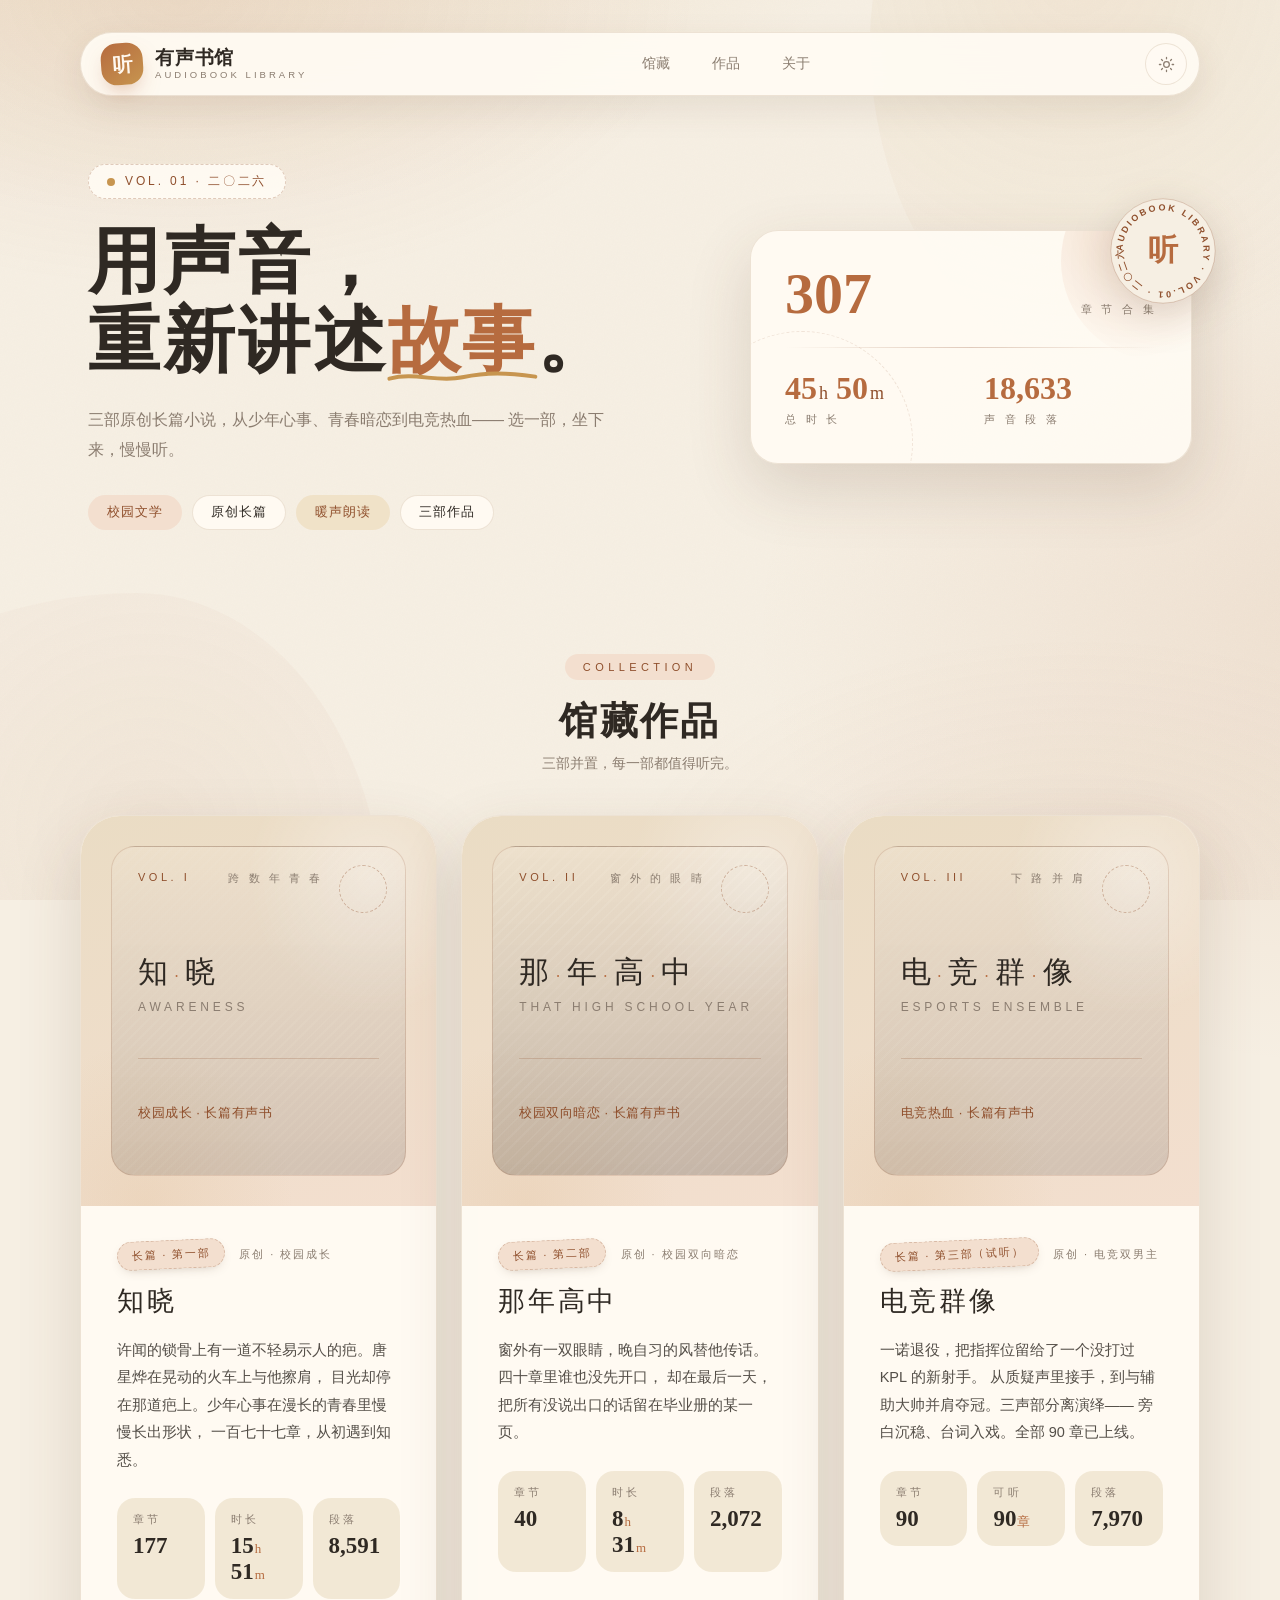
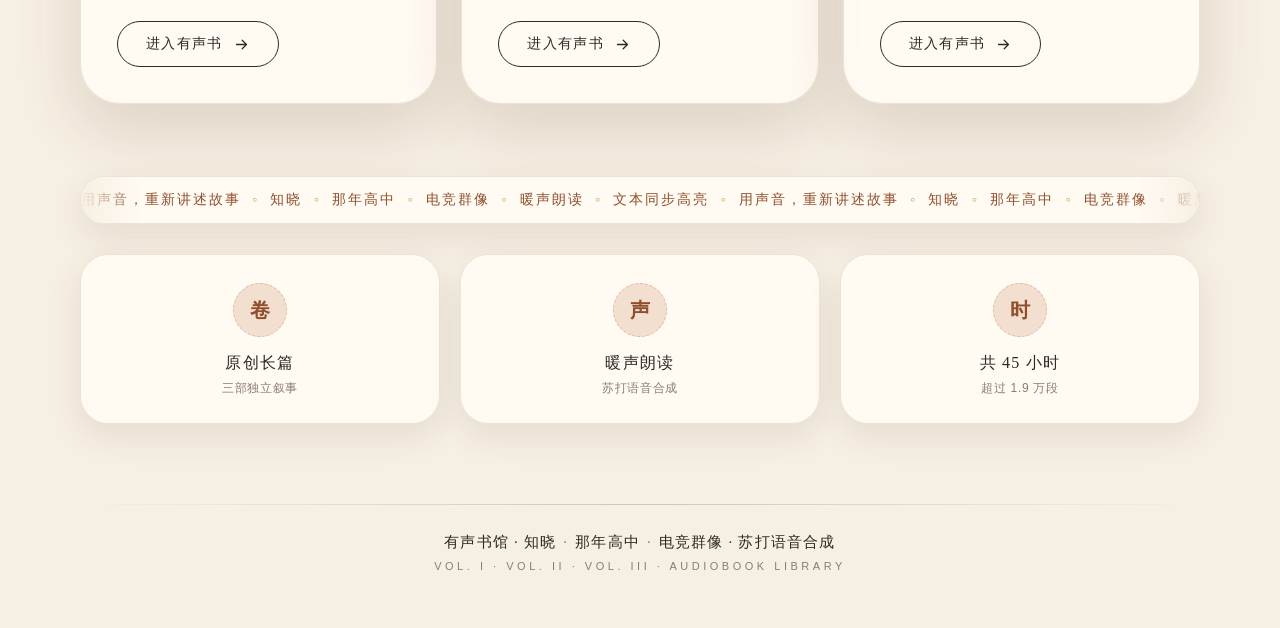
==== index.html @ 6465bcf2 "chore(publish): 自动同步站点镜像 更新 83 个文件（dianjing×82, index.html）；删除 0 个文件（无）。 来源：site-dist（gen_* + sync_s" ====
<!DOCTYPE html>
<html lang="zh-CN" class="light">
<head>
    <meta charset="UTF-8">
    <meta name="viewport" content="width=device-width, initial-scale=1.0, viewport-fit=cover">
    <meta name="description" content="有声书馆 - 免费收听原创长篇有声书，支持文本同步高亮、倍速播放、定时关闭与离线缓存。">
    <meta name="keywords" content="有声书,有声小说,校园文学,原创长篇,电竞,知晓,那年高中,电竞群像">
    <meta name="author" content="有声书馆">
    <meta name="theme-color" content="#b66b3f">

    <!-- Open Graph / Facebook -->
    <meta property="og:type" content="website">
    <meta property="og:url" content="https://audiobook-hub.site/">
    <meta property="og:title" content="有声书馆 - 用声音，重新讲述故事">
    <meta property="og:description" content="免费有声书收听平台，支持文本同步高亮、倍速播放、定时关闭">
    <meta property="og:image" content="https://audiobook-hub.site/og-cover.png">
    <meta property="og:image:width" content="1200">
    <meta property="og:image:height" content="630">

    <!-- Twitter -->
    <meta name="twitter:card" content="summary_large_image">
    <meta name="twitter:url" content="https://audiobook-hub.site/">
    <meta name="twitter:title" content="有声书馆 - 用声音，重新讲述故事">
    <meta name="twitter:description" content="免费有声书收听平台，支持文本同步高亮、倍速播放、定时关闭">
    <meta name="twitter:image" content="https://audiobook-hub.site/og-cover.png">

    <title>有声书馆 · 原创长篇有声书</title>
    <script>/* 主题前置初始化：与播放器共用 audiobook-theme 键，深色用户不见浅色闪屏 */
    try{var t=localStorage.getItem('audiobook-theme');if(t==='dark'||(t!=='light'&&window.matchMedia('(prefers-color-scheme: dark)').matches)){document.documentElement.classList.add('dark');document.documentElement.dataset.theme='dark';}}catch(e){}</script>
    <link rel="icon" type="image/svg+xml" href="data:image/svg+xml;utf8,<svg xmlns='http://www.w3.org/2000/svg' viewBox='0 0 100 100'><rect width='100' height='100' rx='30' fill='%23efe2cc'/><text x='50' y='50' text-anchor='middle' dominant-baseline='central' font-size='56' fill='%23b66b3f' font-family='serif' font-weight='600'>听</text></svg>">

    <!-- 结构化数据 -->
    <script type="application/ld+json">
    {
      "@context": "https://schema.org",
      "@type": "WebSite",
      "name": "有声书馆",
      "url": "https://audiobook-hub.site/",
      "description": "免费有声书收听平台，支持文本同步高亮、倍速播放、定时关闭"
    }
    </script>
        <style>
      .no-scrollbar::-webkit-scrollbar { display: none; }
      .no-scrollbar { -ms-overflow-style: none; scrollbar-width: none; }
      [data-icon] {
        display: inline-flex;
        align-items: center;
        justify-content: center;
        -webkit-mask-size: contain;
        mask-size: contain;
        -webkit-mask-repeat: no-repeat;
        mask-repeat: no-repeat;
        -webkit-mask-position: center;
        mask-position: center;
        background-color: currentColor;
      }
    </style>
</head>
<body>
    <main>
        <div class="page-bg" aria-hidden="true">
            <div class="page-bg__glow"></div>
            <div class="page-bg__blob page-bg__blob--a"></div>
            <div class="page-bg__blob page-bg__blob--b"></div>
            <div class="page-bg__grain"></div>
        </div>

        <div class="container">
            <!-- Topbar -->
            <header class="topbar">
                <a class="brand" href="#top">
                    <span class="brand__mark" aria-hidden="true">听</span>
                    <span class="brand__text">
                        <span class="brand__title">有声书馆</span>
                        <span class="brand__sub">AUDIOBOOK LIBRARY</span>
                    </span>
                </a>
                <nav class="topbar__nav" aria-label="主导航">
                    <a href="#hero">馆藏</a>
                    <a href="#books">作品</a>
                    <a href="#about">关于</a>
                </nav>
                <div class="topbar__actions">
                    <button id="themeToggle" type="button" class="theme-toggle" aria-label="切换主题" aria-pressed="false">
                        <svg class="theme-toggle__sun" width="17" height="17" viewBox="0 0 24 24" fill="none" stroke="currentColor" stroke-width="1.8" stroke-linecap="round" stroke-linejoin="round" aria-hidden="true"><circle cx="12" cy="12" r="4"/><path d="M12 2v2M12 20v2M4.93 4.93l1.41 1.41M17.66 17.66l1.41 1.41M2 12h2M20 12h2M4.93 19.07l1.41-1.41M17.66 6.34l1.41-1.41"/></svg>
                        <svg class="theme-toggle__moon" width="17" height="17" viewBox="0 0 24 24" fill="none" stroke="currentColor" stroke-width="1.8" stroke-linecap="round" stroke-linejoin="round" aria-hidden="true"><path d="M21 12.79A9 9 0 1 1 11.21 3 7 7 0 0 0 21 12.79z"/></svg>
                    </button>
                </div>
            </header>

            <!-- Hero -->
            <section id="hero" class="hero">
                <div class="hero__inner">
                    <div class="hero__eyebrow">
                        <span class="hero__dot"></span>
                        <span>VOL. 01 · 二〇二六</span>
                    </div>
                    <h1 class="hero__title">
                        用声音，<br>重新讲述<span class="hero__accent">故事<svg class="hero__squiggle" viewBox="0 0 220 26" preserveAspectRatio="none" aria-hidden="true"><path d="M5 16 C 42 6, 74 22, 110 14 S 174 7, 215 13"/></svg></span>。
                    </h1>
                    <p class="hero__lede">
                        三部原创长篇小说，从少年心事、青春暗恋到电竞热血——
                        选一部，坐下来，慢慢听。
                    </p>
                    <ul class="hero__tags" aria-label="作品标签">
                        <li class="hero__tag hero__tag--warm">校园文学</li>
                        <li class="hero__tag">原创长篇</li>
                        <li class="hero__tag hero__tag--gold">暖声朗读</li>
                        <li class="hero__tag">三部作品</li>
                    </ul>
                </div>
                <aside class="hero__plate" aria-hidden="true">
                    <div class="hero__plate-deco" aria-hidden="true"></div>
                    <div class="stamp" aria-hidden="true">
                        <svg class="stamp__ring" viewBox="0 0 120 120">
                            <defs>
                                <path id="stamp__path" d="M60,60 m-45,0 a45,45 0 1,1 90,0 a45,45 0 1,1 -90,0"/>
                            </defs>
                            <circle class="stamp__face" cx="60" cy="60" r="58"/>
                            <text class="stamp__text"><textPath href="#stamp__path" startOffset="0">AUDIOBOOK LIBRARY · VOL.01 · 二〇二六 ·</textPath></text>
                        </svg>
                        <span class="stamp__core">听</span>
                    </div>
                    <div class="hero__plate-inner">
                        <div class="hero__plate-row">
                            <span class="hero__plate-num"><!--s:plate-chapters-->307<!--/s--></span>
                            <span class="hero__plate-label">章 节 合 集</span>
                        </div>
                        <div class="hero__plate-divider"></div>
                        <div class="hero__plate-grid">
                            <div class="hero__plate-item">
                                <span class="hero__plate-num hero__plate-num--sm"><!--s:plate-duration-->45<small>h</small> 50<small>m</small><!--/s--></span>
                                <span class="hero__plate-label">总 时 长</span>
                            </div>
                            <div class="hero__plate-item">
                                <span class="hero__plate-num hero__plate-num--sm"><!--s:plate-segments-->18,633<!--/s--></span>
                                <span class="hero__plate-label">声 音 段 落</span>
                            </div>
                        </div>
                    </div>
                </aside>
            </section>

            <!-- Books -->
            <section id="books" class="books">
                <div class="section-head">
                    <span class="section-head__kicker">COLLECTION</span>
                    <h2 class="section-head__title">馆藏作品</h2>
                    <p class="section-head__desc">三部并置，每一部都值得听完。</p>
                </div>

                <div class="books__grid">
                    <!-- Book 1: 知晓 -->
                    <article class="book-card" aria-label="知晓">
                        <div class="book-card__cover" aria-hidden="true">
                            <div class="book-cover">
                                <span class="book-cover__plate">VOL. I</span>
                                <span class="book-cover__title">知<small>·</small>晓</span>
                                <span class="book-cover__sub">AWARENESS</span>
                                <span class="book-cover__year">跨 数 年 青 春</span>
                                <span class="book-cover__rule"></span>
                                <span class="book-cover__tag">校园成长 · 长篇有声书</span>
                            </div>
                        </div>
                        <div class="book-card__body">
                            <div class="book-card__meta">
                                <span class="book-card__badge book-card__badge--sticker">长篇 · 第一部</span>
                                <span class="book-card__author">原创 · 校园成长</span>
                            </div>
                            <h3 class="book-card__title">知晓</h3>
                            <p class="book-card__desc">
                                许闻的锁骨上有一道不轻易示人的疤。唐星烨在晃动的火车上与他擦肩，
                                目光却停在那道疤上。少年心事在漫长的青春里慢慢长出形状，
                                一百七十七章，从初遇到知悉。
                            </p>
                            <dl class="book-card__stats">
                                <div class="book-card__stat">
                                    <dt>章节</dt>
                                    <dd><!--s:zhixiao-ch-->177<!--/s--></dd>
                                </div>
                                <div class="book-card__stat">
                                    <dt>时长</dt>
                                    <dd><!--s:zhixiao-dur-->15<small>h</small> 51<small>m</small><!--/s--></dd>
                                </div>
                                <div class="book-card__stat">
                                    <dt>段落</dt>
                                    <dd><!--s:zhixiao-segs-->8,591<!--/s--></dd>
                                </div>
                            </dl>
                            <a class="book-card__cta" href="zhixiao/index.html">
                                <span>进入有声书</span>
                                <svg class="cta-arrow" width="17" height="17" viewBox="0 0 24 24" fill="none" stroke="currentColor" stroke-width="1.8" stroke-linecap="round" stroke-linejoin="round" aria-hidden="true"><path d="M5 12h14M13 6l6 6-6 6"/></svg>
                            </a>
                        </div>
                    </article>

                    <!-- Book 2: 那年高中 -->
                    <article class="book-card" aria-label="那年高中">
                        <div class="book-card__cover" aria-hidden="true">
                            <div class="book-cover book-cover--alt">
                                <span class="book-cover__plate">VOL. II</span>
                                <span class="book-cover__title">那<small>·</small>年<small>·</small>高<small>·</small>中</span>
                                <span class="book-cover__sub">THAT HIGH SCHOOL YEAR</span>
                                <span class="book-cover__year">窗 外 的 眼 睛</span>
                                <span class="book-cover__rule"></span>
                                <span class="book-cover__tag">校园双向暗恋 · 长篇有声书</span>
                            </div>
                        </div>
                        <div class="book-card__body">
                            <div class="book-card__meta">
                                <span class="book-card__badge book-card__badge--sticker">长篇 · 第二部</span>
                                <span class="book-card__author">原创 · 校园双向暗恋</span>
                            </div>
                            <h3 class="book-card__title">那年高中</h3>
                            <p class="book-card__desc">
                                窗外有一双眼睛，晚自习的风替他传话。四十章里谁也没先开口，
                                却在最后一天，把所有没说出口的话留在毕业册的某一页。
                            </p>
                            <dl class="book-card__stats">
                                <div class="book-card__stat">
                                    <dt>章节</dt>
                                    <dd><!--s:nanian-ch-->40<!--/s--></dd>
                                </div>
                                <div class="book-card__stat">
                                    <dt>时长</dt>
                                    <dd><!--s:nanian-dur-->8<small>h</small> 31<small>m</small><!--/s--></dd>
                                </div>
                                <div class="book-card__stat">
                                    <dt>段落</dt>
                                    <dd><!--s:nanian-segs-->2,072<!--/s--></dd>
                                </div>
                            </dl>
                            <a class="book-card__cta" href="nanian/index.html">
                                <span>进入有声书</span>
                                <svg class="cta-arrow" width="17" height="17" viewBox="0 0 24 24" fill="none" stroke="currentColor" stroke-width="1.8" stroke-linecap="round" stroke-linejoin="round" aria-hidden="true"><path d="M5 12h14M13 6l6 6-6 6"/></svg>
                            </a>
                        </div>
                    </article>

                    <!-- Book 3: 电竞群像 -->
                    <article class="book-card" aria-label="电竞群像">
                        <div class="book-card__cover" aria-hidden="true">
                            <div class="book-cover">
                                <span class="book-cover__plate">VOL. III</span>
                                <span class="book-cover__title">电<small>·</small>竞<small>·</small>群<small>·</small>像</span>
                                <span class="book-cover__sub">ESPORTS ENSEMBLE</span>
                                <span class="book-cover__year">下 路 并 肩</span>
                                <span class="book-cover__rule"></span>
                                <span class="book-cover__tag">电竞热血 · 长篇有声书</span>
                            </div>
                        </div>
                        <div class="book-card__body">
                            <div class="book-card__meta">
                                <span class="book-card__badge book-card__badge--sticker">长篇 · 第三部（试听）</span>
                                <span class="book-card__author">原创 · 电竞双男主</span>
                            </div>
                            <h3 class="book-card__title">电竞群像</h3>
                            <p class="book-card__desc">
                                一诺退役，把指挥位留给了一个没打过 KPL 的新射手。
                                从质疑声里接手，到与辅助大帅并肩夺冠。三声部分离演绎——
                                旁白沉稳、台词入戏。<!--s:dianjing-note-->全部 90 章已上线<!--/s-->。
                            </p>
                            <dl class="book-card__stats">
                                <div class="book-card__stat">
                                    <dt>章节</dt>
                                    <dd><!--s:dianjing-ch-->90<!--/s--></dd>
                                </div>
                                <div class="book-card__stat">
                                    <dt>可听</dt>
                                    <dd><!--s:dianjing-avail-->90<small>章</small><!--/s--></dd>
                                </div>
                                <div class="book-card__stat">
                                    <dt>段落</dt>
                                    <dd><!--s:dianjing-segs-->7,970<!--/s--></dd>
                                </div>
                            </dl>
                            <a class="book-card__cta" href="dianjing/index.html">
                                <span>进入有声书</span>
                                <svg class="cta-arrow" width="17" height="17" viewBox="0 0 24 24" fill="none" stroke="currentColor" stroke-width="1.8" stroke-linecap="round" stroke-linejoin="round" aria-hidden="true"><path d="M5 12h14M13 6l6 6-6 6"/></svg>
                            </a>
                        </div>
                    </article>
                </div>
            </section>

            <!-- 继续收听（由 JS 读取本机播放进度填充；无进度时整节隐藏） -->
            <section id="resume" class="resume" hidden>
                <div class="resume__head">
                    <span class="resume__kicker">CONTINUE</span>
                    <h2 class="resume__title">继续收听</h2>
                </div>
                <div class="resume__list" id="resumeList"></div>
            </section>

            <!-- Marquee -->
            <div class="marquee" aria-hidden="true">
                <div class="marquee__track">
                    <span class="marquee__run">用声音，重新讲述故事 <i>◦</i> 知晓 <i>◦</i> 那年高中 <i>◦</i> 电竞群像 <i>◦</i> 暖声朗读 <i>◦</i> 文本同步高亮 <i>◦</i>&nbsp;</span>
                    <span class="marquee__run">用声音，重新讲述故事 <i>◦</i> 知晓 <i>◦</i> 那年高中 <i>◦</i> 电竞群像 <i>◦</i> 暖声朗读 <i>◦</i> 文本同步高亮 <i>◦</i>&nbsp;</span>
                </div>
            </div>

            <!-- About strip -->
            <section id="about" class="about">
                <div class="about__row">
                    <div class="about__cell">
                        <span class="about__dot" aria-hidden="true">卷</span>
                        <span class="about__label">原创长篇</span>
                        <span class="about__hint">三部独立叙事</span>
                    </div>
                    <div class="about__cell">
                        <span class="about__dot" aria-hidden="true">声</span>
                        <span class="about__label">暖声朗读</span>
                        <span class="about__hint">苏打语音合成</span>
                    </div>
                    <div class="about__cell">
                        <span class="about__dot" aria-hidden="true">时</span>
                        <span class="about__label"><!--s:about-duration-->共 45 小时<!--/s--></span>
                        <span class="about__hint"><!--s:about-segments-->超过 1.9 万段<!--/s--></span>
                    </div>
                </div>
            </section>

            <!-- Footer -->
            <footer class="footer">
                <div class="footer__line"></div>
                <p class="footer__text">
                    有声书馆 · 知晓 <span class="footer__amp">·</span> 那年高中 <span class="footer__amp">·</span> 电竞群像 · 苏打语音合成
                </p>
                <p class="footer__sub">VOL. I · VOL. II · VOL. III · AUDIOBOOK LIBRARY</p>
            </footer>
        </div>
    </main>

    <style id="page-style">
        :root {
            --bg: #f6efe3;
            --bg-deep: #eadcc4;
            --panel: rgba(255, 251, 244, 0.92);
            --ink: #2f2923;
            --muted: #8b7d70;
            --line: rgba(143, 100, 60, 0.16);
            --line-strong: rgba(143, 79, 44, 0.28);
            --accent: #b66b3f;
            --accent-deep: #8f4f2c;
            --accent-soft: #f3dfcf;
            --gold: #c7954f;
            --gold-soft: #f0e2c8;
            --shadow: 0 24px 64px rgba(85, 58, 35, 0.16);
            --shadow-soft: 0 12px 34px rgba(85, 58, 35, 0.10);
            --radius: 40px;
            --radius-inner: 28px;
        }
        html.dark {
            --bg: #1a1715;
            --bg-deep: #252220;
            --panel: rgba(40, 35, 32, 0.92);
            --ink: #e8e0d4;
            --muted: #9a9088;
            --line: rgba(216, 173, 104, 0.14);
            --line-strong: rgba(216, 173, 104, 0.3);
            --accent: #c9974a;
            --accent-deep: #dbb06a;
            --accent-soft: rgba(201, 151, 74, 0.16);
            --gold: #d8ad68;
            --gold-soft: rgba(216, 173, 104, 0.14);
            --shadow: 0 24px 64px rgba(0, 0, 0, 0.32);
            --shadow-soft: 0 12px 34px rgba(0, 0, 0, 0.24);
        }

        html {
            -webkit-text-size-adjust: 100%;
            text-size-adjust: 100%;
            -webkit-tap-highlight-color: transparent;
        }

        body {
            background:
                radial-gradient(1100px 560px at 12% -8%, rgba(199, 149, 79, 0.20), transparent 70%),
                radial-gradient(900px 640px at 108% 28%, rgba(182, 107, 63, 0.12), transparent 70%),
                var(--bg);
            color: var(--ink);
            font-family: "PingFang SC", "Microsoft YaHei", sans-serif;
            margin: 0;
            -webkit-font-smoothing: antialiased;
            transition: background 0.4s ease, color 0.4s ease;
        }

        /* ===== Page background layers ===== */
        .page-bg {
            position: fixed;
            inset: 0;
            z-index: 0;
            pointer-events: none;
            overflow: hidden;
            contain: layout style paint;
        }
        .page-bg__glow {
            position: absolute;
            inset: 0;
            background:
                radial-gradient(58% 46% at 14% 0%, rgba(182, 107, 63, 0.10), transparent 70%),
                radial-gradient(52% 42% at 84% 100%, rgba(182, 107, 63, 0.08), transparent 70%);
        }
        html.dark .page-bg__glow {
            background:
                radial-gradient(58% 46% at 14% 0%, rgba(201, 151, 74, 0.10), transparent 70%),
                radial-gradient(52% 42% at 84% 100%, rgba(201, 151, 74, 0.06), transparent 70%);
        }
        /* 漂浮有机圆形光斑 */
        .page-bg__blob {
            position: absolute;
            width: 46vmax;
            height: 46vmax;
            opacity: 0.55;
        }
        .page-bg__blob--a {
            top: -18vmax;
            right: -14vmax;
            background: radial-gradient(circle at 35% 35%, rgba(199, 149, 79, 0.20), rgba(199, 149, 79, 0.05) 62%, transparent 72%);
            border-radius: 42% 58% 62% 38% / 46% 38% 62% 54%;
            animation: blobFloatA 26s ease-in-out infinite;
        }
        .page-bg__blob--b {
            bottom: -22vmax;
            left: -16vmax;
            background: radial-gradient(circle at 60% 40%, rgba(182, 107, 63, 0.14), rgba(182, 107, 63, 0.04) 60%, transparent 72%);
            border-radius: 58% 42% 38% 62% / 42% 56% 44% 58%;
            animation: blobFloatB 32s ease-in-out infinite;
        }
        html.dark .page-bg__blob--a {
            background: radial-gradient(circle at 35% 35%, rgba(201, 151, 74, 0.12), rgba(201, 151, 74, 0.03) 60%, transparent 72%);
        }
        html.dark .page-bg__blob--b {
            background: radial-gradient(circle at 60% 40%, rgba(220, 153, 104, 0.09), rgba(220, 153, 104, 0.02) 60%, transparent 72%);
        }
        @keyframes blobFloatA {
            0%, 100% { transform: translate(0, 0) rotate(0deg) scale(1); }
            50%      { transform: translate(-4vmax, 3vmax) rotate(24deg) scale(1.08); }
        }
        @keyframes blobFloatB {
            0%, 100% { transform: translate(0, 0) rotate(0deg) scale(1); }
            50%      { transform: translate(3vmax, -3.5vmax) rotate(-20deg) scale(1.06); }
        }
        /* 纸张颗粒 */
        .page-bg__grain {
            position: absolute;
            inset: -50%;
            background-image: url("data:image/svg+xml,%3Csvg xmlns='http://www.w3.org/2000/svg' width='160' height='160'%3E%3Cfilter id='n'%3E%3CfeTurbulence type='fractalNoise' baseFrequency='0.9' numOctaves='2' stitchTiles='stitch'/%3E%3C/filter%3E%3Crect width='160' height='160' filter='url(%23n)' opacity='0.5'/%3E%3C/svg%3E");
            opacity: 0.05;
        }
        html.dark .page-bg__grain { opacity: 0.07; }

        .container {
            position: relative;
            z-index: 1;
            max-width: 1120px;
            margin: 0 auto;
            padding: 32px 28px 56px;
            contain: layout style;
        }

        /* ===== Topbar：胶囊浮岛 ===== */
        .topbar {
            display: flex;
            align-items: center;
            justify-content: space-between;
            gap: 20px;
            padding: 10px 12px 10px 20px;
            background: var(--panel);
            border: 1px solid var(--line);
            border-radius: 999px;
            box-shadow: var(--shadow-soft);
            backdrop-filter: blur(14px);
            -webkit-backdrop-filter: blur(14px);
        }
        .brand {
            display: inline-flex;
            align-items: center;
            gap: 12px;
            text-decoration: none;
            color: var(--ink);
        }
        .brand__mark {
            width: 42px;
            height: 42px;
            display: grid;
            place-items: center;
            border-radius: 16px;
            font-family: "Noto Serif SC", "Source Han Serif SC", "Songti SC", SimSun, serif;
            font-size: 20px;
            font-weight: 700;
            color: #fff8ef;
            background: linear-gradient(145deg, var(--accent), var(--gold));
            box-shadow: 0 10px 22px -8px rgba(182, 107, 63, 0.55);
            transform: rotate(-4deg);
            transition: transform 0.35s cubic-bezier(.22,.61,.36,1);
        }
        .brand:hover .brand__mark { transform: rotate(4deg) scale(1.05); }
        .brand__text { display: inline-flex; flex-direction: column; line-height: 1.05; }
        .brand__title {
            font-family: "Noto Serif SC", "Source Han Serif SC", "Songti SC", SimSun, serif;
            font-size: 19px;
            font-weight: 700;
            letter-spacing: 0.04em;
        }
        .brand__sub {
            font-size: 9.5px;
            letter-spacing: 0.32em;
            color: var(--muted);
            margin-top: 3px;
        }
        .topbar__nav {
            display: flex;
            gap: 6px;
            font-size: 14px;
        }
        .topbar__nav a {
            color: var(--muted);
            text-decoration: none;
            padding: 8px 18px;
            border-radius: 999px;
            transition: color 0.25s, background 0.25s, transform 0.25s cubic-bezier(.22,.61,.36,1);
        }
        .topbar__nav a:hover {
            color: var(--accent-deep);
            background: var(--accent-soft);
            transform: translateY(-1px);
        }

        .theme-toggle {
            position: relative;
            width: 42px;
            height: 42px;
            border: 1px solid var(--line);
            border-radius: 999px;
            background: var(--panel);
            cursor: pointer;
            display: inline-flex;
            align-items: center;
            justify-content: center;
            color: var(--muted);
            transition: color 0.25s, border-color 0.25s, transform 0.3s cubic-bezier(.22,.61,.36,1), box-shadow 0.25s;
        }
        .theme-toggle:hover {
            color: var(--accent);
            border-color: var(--line-strong);
            transform: rotate(18deg) scale(1.05);
            box-shadow: 0 8px 18px -10px rgba(182, 107, 63, 0.5);
        }
        .theme-toggle__sun, .theme-toggle__moon {
            width: 17px;
            height: 17px;
        }
        .theme-toggle__moon { display: none; }
        html.dark .theme-toggle__sun { display: none; }
        html.dark .theme-toggle__moon { display: inline-block; color: var(--gold); }

        /* ===== Hero ===== */
        .hero {
            display: grid;
            grid-template-columns: 1.25fr 0.9fr;
            gap: 48px;
            align-items: center;
            padding: 68px 8px 60px;
        }
        .hero__inner { max-width: 640px; }
        .hero__eyebrow {
            display: inline-flex;
            align-items: center;
            gap: 10px;
            font-size: 12px;
            letter-spacing: 0.24em;
            color: var(--accent-deep);
            margin-bottom: 24px;
            padding: 8px 18px;
            border-radius: 999px;
            border: 1px dashed var(--line-strong);
            background: var(--panel);
        }
        .hero__dot {
            width: 8px;
            height: 8px;
            border-radius: 999px;
            background: var(--gold);
            box-shadow: 0 0 0 0 rgba(199, 149, 79, 0.5);
            animation: dotPulse 2.4s ease-out infinite;
        }
        @keyframes dotPulse {
            0%   { box-shadow: 0 0 0 0 rgba(199, 149, 79, 0.55); }
            70%  { box-shadow: 0 0 0 9px rgba(199, 149, 79, 0); }
            100% { box-shadow: 0 0 0 0 rgba(199, 149, 79, 0); }
        }
        .hero__title {
            font-family: "Noto Serif SC", "Source Han Serif SC", "Songti SC", SimSun, serif;
            font-size: clamp(40px, 6.4vw, 72px);
            line-height: 1.1;
            letter-spacing: 0.04em;
            font-weight: 600;
            margin: 0 0 24px;
            color: var(--ink);
        }
        .hero__accent {
            position: relative;
            display: inline-block;
            color: var(--accent);
        }
        .hero__squiggle {
            position: absolute;
            left: -1%;
            bottom: -0.06em;
            width: 102%;
            height: 0.24em;
            color: var(--gold);
            overflow: visible;
        }
        .hero__squiggle path {
            fill: none;
            stroke: currentColor;
            stroke-width: 6;
            stroke-linecap: round;
            stroke-dasharray: 260;
            stroke-dashoffset: 260;
            animation: squiggleDraw 1.1s 0.55s cubic-bezier(.22,.61,.36,1) forwards;
        }
        @keyframes squiggleDraw {
            to { stroke-dashoffset: 0; }
        }
        .hero__lede {
            font-size: 16px;
            line-height: 1.85;
            color: var(--muted);
            margin: 0 0 30px;
            max-width: 520px;
        }
        .hero__tags {
            list-style: none;
            margin: 0; padding: 0;
            display: flex; flex-wrap: wrap; gap: 10px;
        }
        .hero__tag {
            font-size: 12.5px;
            letter-spacing: 0.08em;
            padding: 8px 18px;
            border: 1px solid var(--line);
            border-radius: 999px;
            color: var(--ink);
            background: var(--panel);
            transition: transform 0.3s cubic-bezier(.22,.61,.36,1), background 0.3s;
        }
        .hero__tag:hover { transform: translateY(-2px); }
        .hero__tag--warm { background: var(--accent-soft); border-color: transparent; color: var(--accent-deep); }
        .hero__tag--gold { background: var(--gold-soft); border-color: transparent; color: var(--accent-deep); }
        html.dark .hero__tag--warm, html.dark .hero__tag--gold { color: var(--gold); }

        /* ===== Hero 数据牌：大圆角卡片 + 旋转印章 ===== */
        .hero__plate {
            position: relative;
            padding: 34px 34px 36px;
            background: var(--panel);
            border: 1px solid var(--line);
            border-radius: var(--radius-inner);
            box-shadow: var(--shadow);
            backdrop-filter: blur(12px);
            -webkit-backdrop-filter: blur(12px);
        }
        .hero__plate-deco {
            position: absolute;
            inset: 0;
            border-radius: inherit;
            overflow: hidden;
            pointer-events: none;
        }
        .hero__plate-deco::before {
            content: "";
            position: absolute;
            top: -70px;
            right: -70px;
            width: 200px;
            height: 200px;
            border-radius: 999px;
            background: radial-gradient(circle at 35% 35%, var(--accent-soft), transparent 70%);
        }
        .hero__plate-deco::after {
            content: "";
            position: absolute;
            bottom: -90px;
            left: -60px;
            width: 220px;
            height: 220px;
            border-radius: 999px;
            border: 1.5px dashed var(--line-strong);
            opacity: 0.5;
        }
        .hero__plate-inner { position: relative; z-index: 1; }
        .hero__plate-grid {
            display: grid;
            grid-template-columns: 1fr 1fr;
            gap: 26px;
        }
        .hero__plate-item {
            display: flex;
            flex-direction: column;
            gap: 8px;
        }
        .hero__plate-row {
            display: flex;
            align-items: baseline;
            justify-content: space-between;
            gap: 12px;
        }
        .hero__plate-num {
            font-family: "Noto Serif SC", "Source Han Serif SC", "Songti SC", SimSun, serif;
            font-size: 58px;
            font-weight: 700;
            color: var(--accent);
            line-height: 1;
        }
        .hero__plate-num small {
            font-size: 18px;
            font-weight: 500;
            margin-left: 2px;
            color: var(--accent-deep);
        }
        .hero__plate-num--sm {
            font-size: 32px;
            display: block;
            line-height: 1;
        }
        .hero__plate-label {
            font-size: 11px;
            letter-spacing: 0.3em;
            color: var(--muted);
        }
        .hero__plate-divider {
            height: 1px;
            background: linear-gradient(90deg, transparent, var(--line-strong), transparent);
            margin: 24px 0;
        }

        /* 旋转印章 */
        .stamp {
            position: absolute;
            top: -34px;
            right: -26px;
            width: 108px;
            height: 108px;
            z-index: 2;
            filter: drop-shadow(0 10px 20px rgba(85, 58, 35, 0.18));
        }
        .stamp__ring { width: 100%; height: 100%; display: block; }
        .stamp__ring { animation: spin 28s linear infinite; }
        @keyframes spin { to { transform: rotate(360deg); } }
        .stamp__face {
            fill: var(--bg);
            stroke: var(--line-strong);
            stroke-width: 1;
        }
        .stamp__text {
            font-family: var(--font-sans, sans-serif);
            font-size: 10px;
            font-weight: 700;
            letter-spacing: 2.6px;
            fill: var(--accent-deep);
        }
        .stamp__core {
            position: absolute;
            inset: 0;
            display: grid;
            place-items: center;
            font-family: "Noto Serif SC", "Source Han Serif SC", "Songti SC", SimSun, serif;
            font-size: 30px;
            font-weight: 700;
            color: var(--accent);
        }

        /* ===== Section head ===== */
        .section-head {
            text-align: center;
            margin: 64px 0 42px;
        }
        .section-head__kicker {
            display: inline-block;
            font-size: 11px;
            letter-spacing: 0.4em;
            color: var(--accent-deep);
            padding: 7px 18px;
            border-radius: 999px;
            background: var(--accent-soft);
        }
        .section-head__title {
            font-family: "Noto Serif SC", "Source Han Serif SC", "Songti SC", SimSun, serif;
            font-size: clamp(28px, 3.4vw, 38px);
            margin: 16px 0 8px;
            letter-spacing: 0.06em;
            color: var(--ink);
        }
        .section-head__desc {
            font-size: 14px;
            color: var(--muted);
            margin: 0;
        }

        /* ===== Books ===== */
        /* 三部作品：窄屏单列纵排，≥960px 三列并置（避免 2 列网格出现 1 张孤卡） */
        .books__grid {
            display: grid;
            grid-template-columns: 1fr;
            grid-auto-rows: 1fr;
            align-items: stretch;
            gap: 30px;
        }
        @media (min-width: 960px) {
            .books__grid { grid-template-columns: repeat(3, 1fr); gap: 24px; }
            .book-cover { min-height: 240px; padding: 20px 22px; }
            .book-card__body { padding: 28px 26px 30px; }
            .book-card__stat { padding: 12px 12px; }
            .book-card__stat dd { font-size: 20px; }
        }
        .book-card {
            display: grid;
            grid-template-rows: auto 1fr;
            background: var(--panel);
            border: 1px solid var(--line);
            border-radius: var(--radius);
            overflow: hidden;
            box-shadow: var(--shadow);
            transition: transform 0.4s cubic-bezier(.22,.61,.36,1), box-shadow 0.4s ease;
        }
        .book-card:hover {
            transform: translateY(-8px) rotate(-0.4deg);
            box-shadow: 0 34px 80px rgba(85, 58, 35, 0.20);
        }
        html.dark .book-card:hover {
            box-shadow: 0 34px 80px rgba(0, 0, 0, 0.44);
        }

        .book-card__cover {
            position: relative;
            padding: 30px;
            background: linear-gradient(160deg, var(--bg-deep), var(--accent-soft));
            color: var(--ink);
            overflow: hidden;
            isolation: isolate;
        }
        .book-card__cover::before {
            content: "";
            position: absolute;
            inset: 0;
            z-index: -1;
            background:
                radial-gradient(50% 50% at 82% 16%, rgba(255, 255, 255, 0.35), transparent 70%),
                radial-gradient(60% 60% at 18% 100%, rgba(199, 149, 79, 0.12), transparent 70%);
            pointer-events: none;
        }
        .book-cover {
            position: relative;
            display: grid;
            grid-template-areas:
                "plate year"
                "title title"
                "sub sub"
                "rule rule"
                "tag tag";
            gap: 12px;
            padding: 24px 26px;
            min-height: 280px;
            border: 1px solid rgba(143, 79, 44, 0.18);
            border-radius: 24px;
            background:
                repeating-linear-gradient(135deg, rgba(255, 255, 255, 0.04) 0 2px, transparent 2px 7px),
                linear-gradient(180deg, rgba(255, 255, 255, 0.10), rgba(0, 0, 0, 0.12));
            transition: transform 0.45s cubic-bezier(.22,.61,.36,1);
        }
        .book-card:hover .book-cover { transform: translateY(-4px) rotate(0.5deg); }
        .book-cover::after {
            content: "";
            position: absolute;
            top: 18px;
            right: 18px;
            width: 46px;
            height: 46px;
            border-radius: 999px;
            border: 1.5px dashed rgba(143, 79, 44, 0.35);
            pointer-events: none;
        }
        .book-cover--alt {
            background:
                repeating-linear-gradient(135deg, rgba(255, 255, 255, 0.05) 0 2px, transparent 2px 8px),
                linear-gradient(180deg, rgba(255, 255, 255, 0.12), rgba(0, 0, 0, 0.18));
        }
        .book-cover__plate {
            grid-area: plate;
            font-size: 11px;
            letter-spacing: 0.32em;
            color: var(--accent-deep);
            align-self: start;
        }
        .book-cover__year {
            grid-area: year;
            font-size: 11px;
            letter-spacing: 0.28em;
            color: var(--muted);
            text-align: right;
            margin-right: 56px;
        }
        .book-cover__title {
            grid-area: title;
            font-family: "Noto Serif SC", "Source Han Serif SC", "Songti SC", SimSun, serif;
            font-size: clamp(28px, 3.6vw, 40px);
            font-weight: 500;
            letter-spacing: 0.18em;
            line-height: 1.1;
            color: var(--ink);
            align-self: end;
        }
        .book-cover__title small {
            font-size: 0.55em;
            margin: 0 3px;
            color: var(--accent);
            font-weight: 400;
        }
        .book-cover__sub {
            grid-area: sub;
            font-size: 12px;
            letter-spacing: 0.32em;
            color: var(--muted);
        }
        .book-cover__rule {
            grid-area: rule;
            height: 1px;
            background: rgba(143, 79, 44, 0.22);
            margin: 4px 0;
        }
        .book-cover__tag {
            grid-area: tag;
            font-size: 13px;
            letter-spacing: 0.04em;
            color: var(--accent-deep);
        }

        .book-card__body {
            padding: 34px 36px 36px;
            display: flex;
            flex-direction: column;
            gap: 14px;
        }
        .book-card__meta {
            display: flex;
            align-items: center;
            gap: 14px;
            font-size: 11px;
            letter-spacing: 0.18em;
            color: var(--muted);
            text-transform: uppercase;
        }
        .book-card__badge {
            padding: 6px 14px;
            border-radius: 999px;
            background: var(--accent-soft);
            color: var(--accent-deep);
            letter-spacing: 0.16em;
        }
        .book-card__badge--sticker {
            transform: rotate(-2.5deg);
            border: 1px dashed var(--line-strong);
            box-shadow: 0 4px 12px -6px rgba(85, 58, 35, 0.35);
            transition: transform 0.3s cubic-bezier(.22,.61,.36,1);
        }
        .book-card:hover .book-card__badge--sticker { transform: rotate(2deg) scale(1.04); }
        html.dark .book-card__badge {
            color: var(--gold);
            background: var(--accent-soft);
        }
        .book-card__title {
            font-family: "Noto Serif SC", "Source Han Serif SC", "Songti SC", SimSun, serif;
            font-size: 27px;
            font-weight: 500;
            letter-spacing: 0.1em;
            margin: 0;
            color: var(--ink);
        }
        .book-card__desc {
            margin: 4px 0 6px;
            font-size: 14.5px;
            line-height: 1.9;
            color: var(--ink);
            opacity: 0.82;
        }
        .book-card__stats {
            margin: 4px 0 8px;
            display: grid;
            grid-template-columns: repeat(3, 1fr);
            gap: 10px;
        }
        .book-card__stat {
            background: color-mix(in srgb, var(--bg-deep) 60%, transparent);
            border-radius: 18px;
            padding: 14px 16px;
            transition: transform 0.3s cubic-bezier(.22,.61,.36,1);
        }
        .book-card:hover .book-card__stat { transform: translateY(-2px); }
        .book-card__stat dt {
            font-size: 11px;
            letter-spacing: 0.28em;
            color: var(--muted);
            margin-bottom: 6px;
        }
        .book-card__stat dd {
            margin: 0;
            font-family: "Noto Serif SC", "Source Han Serif SC", "Songti SC", SimSun, serif;
            font-size: 23px;
            font-weight: 700;
            color: var(--ink);
        }
        .book-card__stat dd small {
            font-size: 13px;
            font-weight: 500;
            margin: 0 1px;
            color: var(--accent);
        }
        .book-card__cta {
            align-self: flex-start;
            margin-top: auto;
            box-sizing: border-box;
            display: inline-flex;
            align-items: center;
            gap: 10px;
            padding: 13px 28px;
            border-radius: 999px;
            background: transparent;
            border: 1.5px solid var(--ink);
            color: var(--ink);
            text-decoration: none;
            font-size: 13.5px;
            letter-spacing: 0.1em;
            transition: background 0.3s ease, color 0.3s ease, border-color 0.3s ease, transform 0.3s cubic-bezier(.22,.61,.36,1), box-shadow 0.3s ease;
        }
        .book-card__cta .cta-arrow { transition: transform 0.3s ease; }
        .book-card__cta:hover {
            background: var(--ink);
            color: var(--bg);
            border-color: var(--ink);
            transform: translateY(-2px);
            box-shadow: 0 14px 28px -14px rgba(85, 58, 35, 0.55);
        }
        .book-card__cta:hover .cta-arrow { transform: translateX(6px); }
        .book-card__cta:active { transform: translateY(0) scale(0.97); }

        /* ===== 继续收听 ===== */
        .resume { margin-top: 64px; }
        .resume__head { display: flex; align-items: baseline; gap: 14px; margin-bottom: 18px; }
        .resume__kicker { font-size: 11px; letter-spacing: 0.4em; color: var(--accent-deep); }
        .resume__title {
            font-family: "Noto Serif SC", "Source Han Serif SC", "Songti SC", SimSun, serif;
            font-size: 24px; letter-spacing: 0.08em; margin: 0; color: var(--ink);
        }
        .resume__list { display: grid; gap: 12px; }
        .resume__row {
            display: flex; align-items: center; gap: 16px;
            padding: 16px 22px; border: 1px solid var(--line); border-radius: 18px;
            background: var(--panel); box-shadow: var(--shadow-soft);
            text-decoration: none; color: var(--ink);
            transition: transform .3s cubic-bezier(.22,.61,.36,1), box-shadow .3s ease, border-color .3s ease;
        }
        .resume__row:hover { transform: translateY(-2px); border-color: var(--line-strong); box-shadow: var(--shadow); }
        .resume__row:active { transform: scale(.99); }
        .resume__dot {
            width: 40px; height: 40px; border-radius: 12px; flex-shrink: 0;
            display: grid; place-items: center;
            font-family: "Noto Serif SC", "Source Han Serif SC", SimSun, serif;
            font-weight: 700; font-size: 17px; color: #fff8ef;
            background: linear-gradient(145deg, var(--accent), var(--gold));
        }
        .resume__meta { flex: 1; min-width: 0; display: flex; flex-direction: column; gap: 3px; }
        .resume__book {
            font-family: "Noto Serif SC", "Source Han Serif SC", SimSun, serif;
            font-size: 16px; letter-spacing: 0.06em;
        }
        .resume__info { font-size: 12.5px; color: var(--muted); }
        .resume__time { font-size: 11.5px; letter-spacing: 0.12em; color: var(--muted); flex-shrink: 0; }
        .resume__go {
            width: 34px; height: 34px; border-radius: 999px; flex-shrink: 0;
            border: 1.5px solid var(--ink); display: grid; place-items: center; color: var(--ink);
            transition: background .25s ease, color .25s ease;
        }
        .resume__row:hover .resume__go { background: var(--ink); color: var(--bg); }
        @media (max-width: 720px) {
            .resume { margin-top: 44px; }
            .resume__time { display: none; }
        }

        /* ===== Marquee 滚动带 ===== */
        .marquee {
            margin-top: 72px;
            border: 1px solid var(--line);
            border-radius: 999px;
            background: var(--panel);
            box-shadow: var(--shadow-soft);
            overflow: hidden;
            position: relative;
        }
        .marquee::before, .marquee::after {
            content: "";
            position: absolute;
            top: 0;
            bottom: 0;
            width: 60px;
            z-index: 1;
            pointer-events: none;
        }
        .marquee::before { left: 0; background: linear-gradient(90deg, var(--bg), transparent); border-radius: 999px 0 0 999px; }
        .marquee::after { right: 0; background: linear-gradient(-90deg, var(--bg), transparent); border-radius: 0 999px 999px 0; }
        .marquee__track {
            display: flex;
            width: max-content;
            padding: 14px 0;
            animation: marqueeSlide 30s linear infinite;
        }
        .marquee:hover .marquee__track { animation-play-state: paused; }
        .marquee__run {
            font-family: "Noto Serif SC", "Source Han Serif SC", "Songti SC", SimSun, serif;
            font-size: 14px;
            letter-spacing: 0.14em;
            color: var(--accent-deep);
            white-space: nowrap;
        }
        .marquee__run i {
            font-style: normal;
            color: var(--gold);
            margin: 0 6px;
        }
        @keyframes marqueeSlide {
            from { transform: translateX(0); }
            to   { transform: translateX(-50%); }
        }

        /* ===== About ===== */
        .about {
            margin-top: 30px;
        }
        .about__row {
            display: grid;
            grid-template-columns: repeat(3, 1fr);
            gap: 20px;
        }
        .about__cell {
            display: flex;
            flex-direction: column;
            align-items: center;
            text-align: center;
            gap: 6px;
            padding: 28px 18px 26px;
            background: var(--panel);
            border: 1px solid var(--line);
            border-radius: var(--radius-inner);
            box-shadow: var(--shadow-soft);
            transition: transform 0.35s cubic-bezier(.22,.61,.36,1), box-shadow 0.35s ease;
        }
        .about__cell:hover {
            transform: translateY(-4px);
            box-shadow: var(--shadow);
        }
        .about__dot {
            width: 52px;
            height: 52px;
            display: grid;
            place-items: center;
            margin-bottom: 10px;
            border-radius: 999px;
            font-family: "Noto Serif SC", "Source Han Serif SC", "Songti SC", SimSun, serif;
            font-size: 20px;
            font-weight: 700;
            color: var(--accent-deep);
            background: var(--accent-soft);
            border: 1px dashed var(--line-strong);
        }
        html.dark .about__dot { color: var(--gold); }
        .about__label {
            font-family: "Noto Serif SC", "Source Han Serif SC", "Songti SC", SimSun, serif;
            font-size: 16px;
            color: var(--ink);
            letter-spacing: 0.08em;
        }
        .about__hint {
            font-size: 12px;
            color: var(--muted);
            letter-spacing: 0.06em;
        }

        /* ===== Footer ===== */
        .footer {
            margin-top: 80px;
            text-align: center;
        }
        .footer__line {
            height: 1px;
            background: linear-gradient(90deg, transparent, var(--line-strong), transparent);
            margin-bottom: 28px;
        }
        .footer__text {
            font-family: "Noto Serif SC", "Source Han Serif SC", "Songti SC", SimSun, serif;
            font-size: 15px;
            color: var(--ink);
            letter-spacing: 0.08em;
            margin: 0 0 8px;
        }
        .footer__amp {
            color: var(--muted);
            margin: 0 2px;
        }
        .footer__sub {
            font-size: 11px;
            letter-spacing: 0.32em;
            color: var(--muted);
            margin: 0;
        }

        /* ===== Loading Animation ===== */
        @keyframes fadeInUp {
            from {
                opacity: 0;
                transform: translateY(30px);
            }
            to {
                opacity: 1;
                transform: translateY(0);
            }
        }

        @keyframes pulse {
            0%, 100% {
                opacity: 1;
            }
            50% {
                opacity: 0.5;
            }
        }

        .loading {
            animation: pulse 1.5s ease-in-out infinite;
        }

        .fade-in-up {
            animation: fadeInUp 0.6s ease-out forwards;
        }

        /* ===== Reduced Motion ===== */
        @media (prefers-reduced-motion: reduce) {
            *, *::before, *::after {
                animation-duration: 0.01ms !important;
                animation-iteration-count: 1 !important;
                transition-duration: 0.01ms !important;
                scroll-behavior: auto !important;
            }
            .hero__squiggle path { stroke-dashoffset: 0; }
        }

        /* ===== Focus Visible ===== */
        *:focus-visible {
            outline: 2px solid var(--accent);
            outline-offset: 2px;
        }

        /* ===== Selection ===== */
        ::selection {
            background: var(--accent);
            color: var(--bg);
        }

        /* ===== Scrollbar ===== */
        ::-webkit-scrollbar {
            width: 10px;
            height: 10px;
        }
        ::-webkit-scrollbar-track {
            background: transparent;
        }
        ::-webkit-scrollbar-thumb {
            background: color-mix(in srgb, var(--accent) 55%, var(--bg-deep));
            border-radius: 999px;
            border: 2px solid var(--bg);
        }
        ::-webkit-scrollbar-thumb:hover {
            background: var(--accent-deep);
        }

        /* ===== Responsive ===== */
        @media (max-width: 960px) {
            .hero {
                grid-template-columns: 1fr;
                gap: 32px;
                padding: 52px 0 44px;
            }
            .hero__plate { max-width: 520px; }
        }
        @media (max-width: 720px) {
            .container { padding: 18px 16px 40px; }
            .topbar {
                flex-wrap: wrap;
                border-radius: 28px;
                padding: 12px 14px;
                gap: 10px;
            }
            .topbar__nav {
                order: 3;
                width: 100%;
                justify-content: space-around;
                gap: 0;
                font-size: 13px;
            }
            .hero { padding: 38px 0 34px; }
            .hero__title { font-size: clamp(34px, 9vw, 48px); }
            .hero__lede { font-size: 15px; }
            .stamp { width: 88px; height: 88px; top: -24px; right: -14px; }
            .stamp__core { font-size: 24px; }
            .book-card__body { padding: 24px 22px 26px; }
            .book-card__title { font-size: 25px; }
            .book-card__stats { gap: 8px; }
            .book-card__stat { border-radius: 16px; padding: 12px 12px; }
            .book-card__stat dd { font-size: 19px; }
            .book-card__cta { width: 100%; justify-content: center; padding: 14px 20px; }
            /* About：移动端保持三列紧凑（缩小圆点/字号，避免三级堆叠拉长页面） */
            .about__row { grid-template-columns: repeat(3, 1fr); gap: 10px; }
            .about__cell { padding: 18px 8px 16px; gap: 5px; border-radius: 20px; }
            .about__dot { width: 40px; height: 40px; font-size: 16px; margin-bottom: 8px; }
            .about__label { font-size: 13.5px; }
            .about__hint { font-size: 10.5px; }
            /* 内容节奏收紧 */
            .books__grid { gap: 20px; }
            .section-head { margin: 44px 0 32px; }
            .hero__tags { gap: 8px; }
            .hero__tag { padding: 7px 15px; font-size: 12px; }
            .marquee { margin-top: 44px; }
            /* 移动端性能：背景光斑静止化 + 降透明度，毛玻璃降档 */
            .page-bg__blob { animation: none; opacity: 0.35; }
            .topbar, .hero__plate, .marquee, .about__cell {
                backdrop-filter: blur(10px);
                -webkit-backdrop-filter: blur(10px);
            }
            .marquee { border-radius: 24px; }
            .marquee::before, .marquee::after { border-radius: 24px 0 0 24px; }
            .marquee::after { border-radius: 0 24px 24px 0; }
        }
        @media (max-width: 420px) {
            .hero__plate { padding: 26px 22px 28px; border-radius: 22px; }
            .hero__plate-num { font-size: 44px; }
            .hero__plate-num--sm { font-size: 22px; }
            .hero__plate-num small { font-size: 14px; }
            .stamp { display: none; }
            .book-cover { padding: 18px; min-height: 180px; border-radius: 18px; }
            .book-cover__title { font-size: 34px; }
            .book-cover__sub { font-size: 10px; }
            .book-card__stat dd { font-size: 17px; }
        }
        @media (max-width: 360px) {
            /* 小屏顶栏：隐藏英文副标，避免品牌区挤压导航 */
            .brand__sub { display: none; }
            /* 统计数字缩小，杜绝 "15h 51m" 折行 */
            .book-card__stat { padding: 10px 8px; border-radius: 14px; }
            .book-card__stat dd { font-size: 16px; }
            .book-card__stat dd small { font-size: 11px; }
            .book-card__cta { padding: 13px 16px; }
            .about__cell { padding: 14px 6px 14px; }
            .about__dot { width: 34px; height: 34px; font-size: 14px; }
            .about__label { font-size: 12px; letter-spacing: 0.02em; }
            .about__hint { font-size: 9.5px; }
        }

        /* ── 触摸设备优化 ── */
        @media (hover: none) and (pointer: coarse) {
            .book-card:hover { transform: none; box-shadow: var(--shadow); }
            .book-card:active { transform: scale(0.98); transition: transform .1s; }
            .book-card:hover .book-cover { transform: none; }
            .book-card__cta:hover { background: transparent; color: var(--ink); border-color: var(--ink); transform: none; box-shadow: none; }
            .book-card__cta:hover .cta-arrow { transform: none; }
            .book-card__cta:active { background: var(--ink); color: var(--bg); }
            .topbar__nav a:hover { color: var(--muted); background: transparent; transform: none; }
            .topbar__nav a:active { color: var(--accent); background: var(--accent-soft); }
            .theme-toggle:hover { color: var(--muted); transform: none; box-shadow: none; }
            .about__cell:hover { transform: none; box-shadow: var(--shadow-soft); }
            .marquee:hover .marquee__track { animation-play-state: running; }
        }

        /* ── 安全区域适配（刘海屏/底部横条） ── */
        @supports (padding-bottom: env(safe-area-inset-bottom)) {
            .container { padding-top: calc(32px + env(safe-area-inset-top)); padding-bottom: calc(56px + env(safe-area-inset-bottom)); }
            .footer { padding-bottom: env(safe-area-inset-bottom); }
        }

        /* ── 三列窄卡：书封标题缩小，保证四字标题不折行（置于基础规则之后以生效） ── */
        @media (min-width: 960px) {
            .book-cover__title { font-size: clamp(24px, 2.4vw, 30px); letter-spacing: 0.12em; }
        }
    </style>

    <script>
        // 主题切换
        (function () {
            'use strict';
            var root = document.documentElement;
            var btn = document.getElementById('themeToggle');

            // 错误处理
            function safeGetStorage(key) {
                try {
                    return localStorage.getItem(key);
                } catch (e) {
                    console.error('LocalStorage read error:', e);
                    return null;
                }
            }

            function safeSetStorage(key, value) {
                try {
                    localStorage.setItem(key, value);
                    return true;
                } catch (e) {
                    console.error('LocalStorage write error:', e);
                    return false;
                }
            }

            // 初始化主题
            try {
                var saved = safeGetStorage('audiobook-theme');
                var prefersDark = window.matchMedia('(prefers-color-scheme: dark)').matches;
                var theme = saved || (prefersDark ? 'dark' : 'light');

                if (theme === 'dark') {
                    root.classList.remove('light');
                    root.classList.add('dark');
                    root.dataset.theme = 'dark';
                    if (btn) btn.setAttribute('aria-pressed', 'true');
                }
            } catch (e) {
                console.error('Theme initialization error:', e);
            }

            // 主题切换事件
            if (btn) {
                btn.addEventListener('click', function () {
                    try {
                        var isDark = root.classList.toggle('dark');
                        root.classList.toggle('light', !isDark);
                        root.dataset.theme = isDark ? 'dark' : 'light';
                        btn.setAttribute('aria-pressed', isDark ? 'true' : 'false');
                        safeSetStorage('audiobook-theme', isDark ? 'dark' : 'light');

                        // 添加切换动画
                        btn.style.transform = 'rotate(360deg)';
                        setTimeout(function() {
                            btn.style.transform = '';
                        }, 300);
                    } catch (e) {
                        console.error('Theme toggle error:', e);
                    }
                });
            }
        })();

        // 继续收听：读取本机播放进度（与播放器同源共享 localStorage，30 天内有效）
        (function () {
            'use strict';
            var BOOKS = [
                { id: 'zhixiao', title: '知晓', mark: '知', href: 'zhixiao/index.html' },
                { id: 'nanian', title: '那年高中', mark: '那', href: 'nanian/index.html' },
                { id: 'dianjing', title: '电竞群像', mark: '竞', href: 'dianjing/index.html' }
            ];
            var DAY = 24 * 60 * 60 * 1000;
            var rows = [];
            BOOKS.forEach(function (b) {
                try {
                    var raw = localStorage.getItem('audiobook-progress-' + b.id);
                    if (!raw) return;
                    var prog = JSON.parse(raw);
                    if (!prog || !Number.isInteger(prog.chapterId) || !prog.timestamp) return;
                    if (Date.now() - prog.timestamp > 30 * DAY) return;
                    rows.push({ book: b, prog: prog });
                } catch (e) { /* 忽略损坏的进度数据 */ }
            });
            if (!rows.length) return;
            rows.sort(function (a, b2) { return b2.prog.timestamp - a.prog.timestamp; });
            function fmt(sec) {
                sec = Math.max(0, Math.floor(Number(sec) || 0));
                return Math.floor(sec / 60) + ':' + String(sec % 60).padStart(2, '0');
            }
            function rel(t) {
                var d = Math.floor((Date.now() - t) / DAY);
                if (d <= 0) return '今天'; if (d === 1) return '昨天'; return d + ' 天前';
            }
            var list = document.getElementById('resumeList');
            rows.forEach(function (r) {
                var a = document.createElement('a');
                a.className = 'resume__row';
                a.href = r.book.href + '#chapter=' + (r.prog.chapterId + 1);
                var dot = document.createElement('span');
                dot.className = 'resume__dot'; dot.textContent = r.book.mark;
                var meta = document.createElement('span'); meta.className = 'resume__meta';
                var book = document.createElement('span');
                book.className = 'resume__book'; book.textContent = r.book.title;
                var info = document.createElement('span');
                info.className = 'resume__info';
                info.textContent = '第 ' + (r.prog.chapterId + 1) + ' 章 · ' + fmt(r.prog.currentTime);
                meta.appendChild(book); meta.appendChild(info);
                var time = document.createElement('span');
                time.className = 'resume__time'; time.textContent = rel(r.prog.timestamp);
                var go = document.createElement('span'); go.className = 'resume__go';
                go.innerHTML = '<svg width="15" height="15" viewBox="0 0 24 24" fill="none" stroke="currentColor" stroke-width="1.8" stroke-linecap="round" stroke-linejoin="round" aria-hidden="true"><path d="M5 12h14M13 6l6 6-6 6"/></svg>';
                a.appendChild(dot); a.appendChild(meta); a.appendChild(time); a.appendChild(go);
                list.appendChild(a);
            });
            document.getElementById('resume').hidden = false;
        })();

        // 页面加载完成后添加动画
        document.addEventListener('DOMContentLoaded', function() {
            // 为主要元素添加淡入动画（topbar → hero → 卡片 → 滚动带 → about 依次进入）
            var elements = document.querySelectorAll('.topbar, .hero, .book-card, .marquee, .about');
            elements.forEach(function(el, index) {
                setTimeout(function() {
                    el.classList.add('fade-in-up');
                }, index * 110);
            });
        });

        // 错误边界
        window.addEventListener('error', function(e) {
            console.error('Global error:', e.error);
        });

        // 未处理的Promise拒绝
        window.addEventListener('unhandledrejection', function(e) {
            console.error('Unhandled promise rejection:', e.reason);
        });
    </script>
</body>
</html>
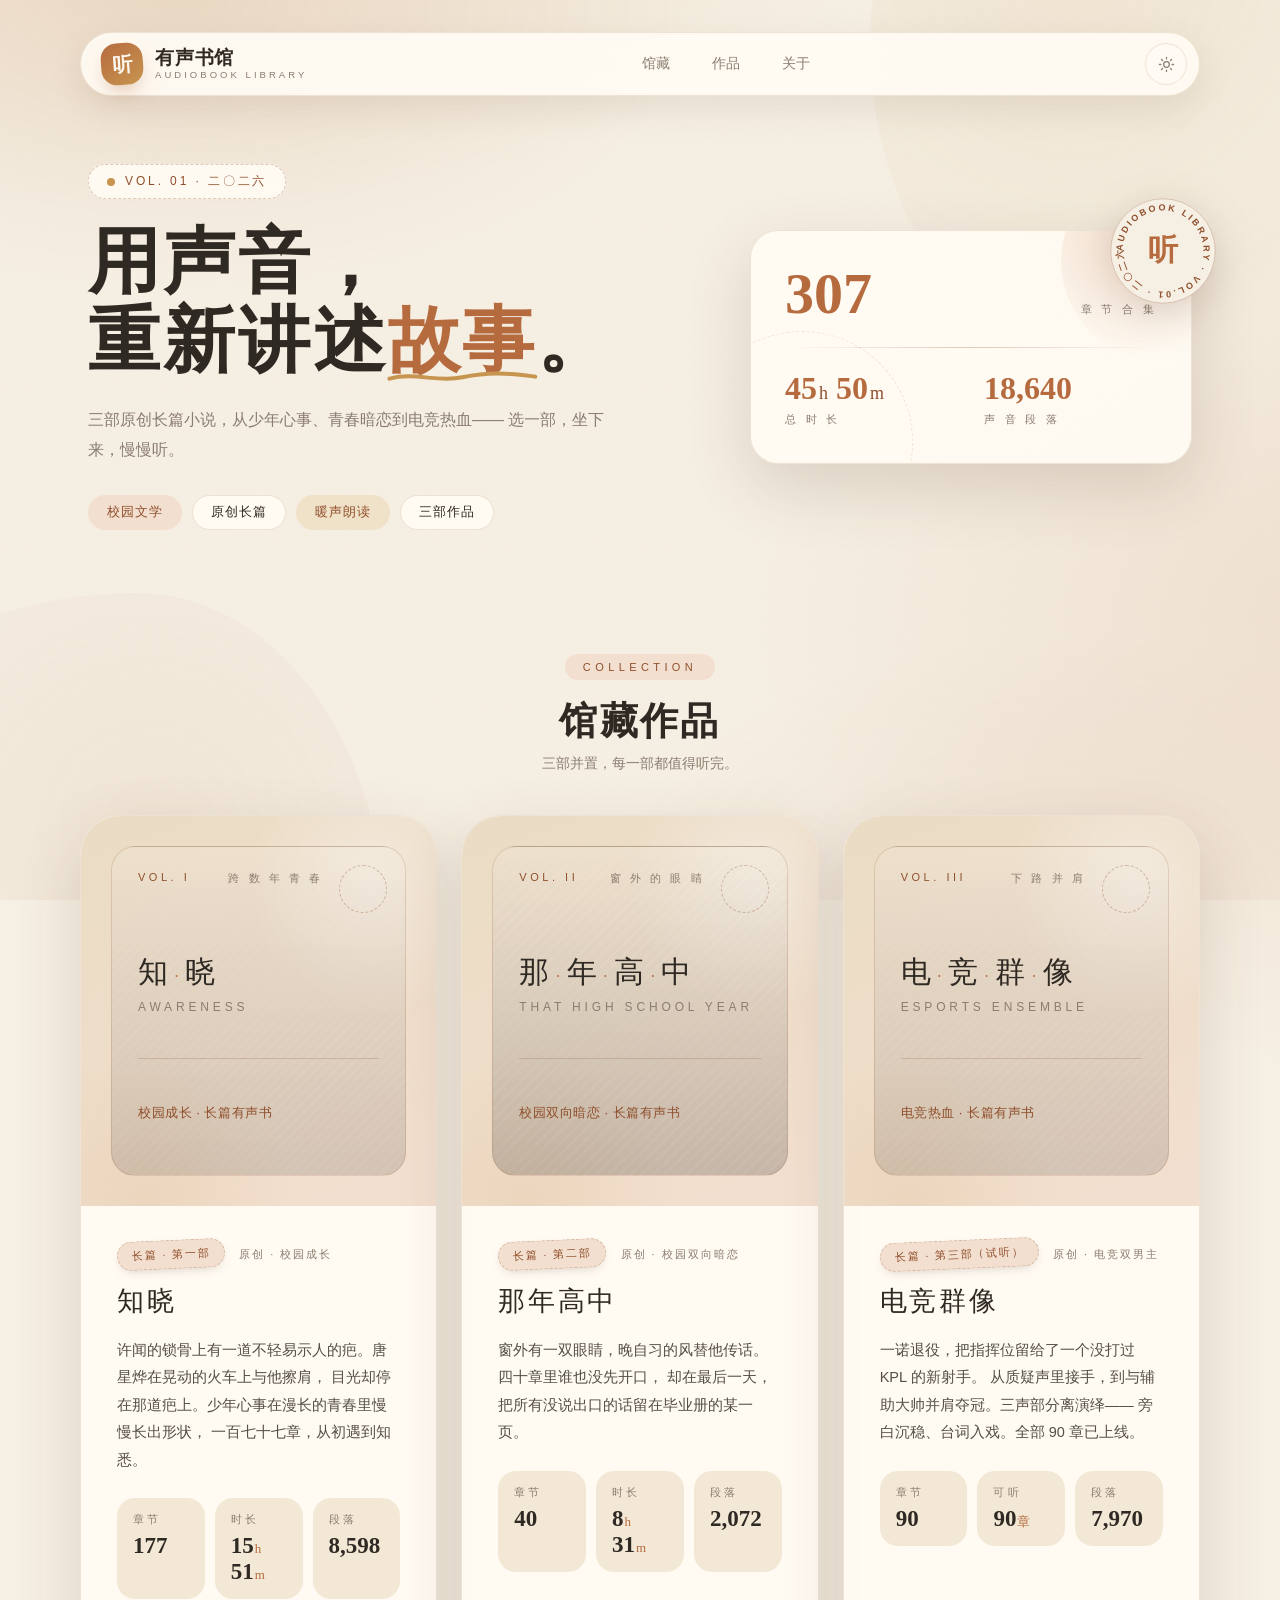
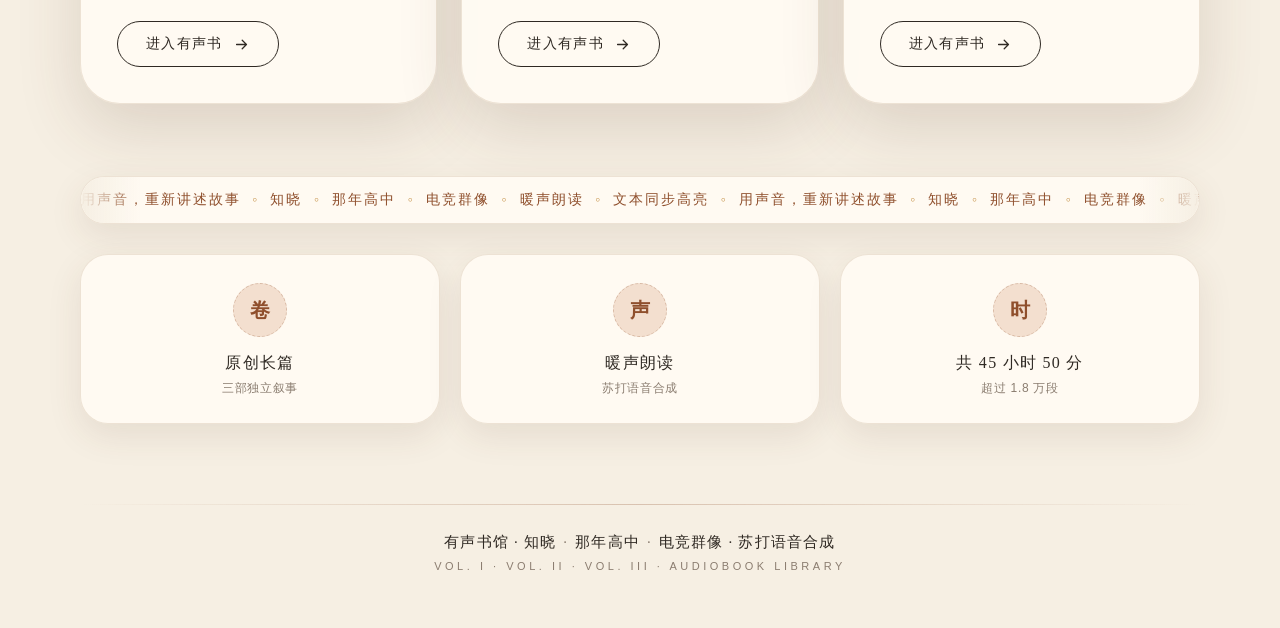
==== commit 5a0f6d04: "chore(publish): 自动同步站点镜像 更新 10 个文件（404.html, _shared, dianjing×2, index.html, nanian×2, zhixiao×3）；删" ====
--- a/index.html
+++ b/index.html
@@ -133,7 +133,7 @@
                                 <span class="hero__plate-label">总 时 长</span>
                             </div>
                             <div class="hero__plate-item">
-                                <span class="hero__plate-num hero__plate-num--sm"><!--s:plate-segments-->18,633<!--/s--></span>
+                                <span class="hero__plate-num hero__plate-num--sm"><!--s:plate-segments-->18,640<!--/s--></span>
                                 <span class="hero__plate-label">声 音 段 落</span>
                             </div>
                         </div>
@@ -184,7 +184,7 @@
                                 </div>
                                 <div class="book-card__stat">
                                     <dt>段落</dt>
-                                    <dd><!--s:zhixiao-segs-->8,591<!--/s--></dd>
+                                    <dd><!--s:zhixiao-segs-->8,598<!--/s--></dd>
                                 </div>
                             </dl>
                             <a class="book-card__cta" href="zhixiao/index.html">
@@ -315,8 +315,8 @@
                     </div>
                     <div class="about__cell">
                         <span class="about__dot" aria-hidden="true">时</span>
-                        <span class="about__label"><!--s:about-duration-->共 45 小时<!--/s--></span>
-                        <span class="about__hint"><!--s:about-segments-->超过 1.9 万段<!--/s--></span>
+                        <span class="about__label"><!--s:about-duration-->共 45 小时 50 分<!--/s--></span>
+                        <span class="about__hint"><!--s:about-segments-->超过 1.8 万段<!--/s--></span>
                     </div>
                 </div>
             </section>
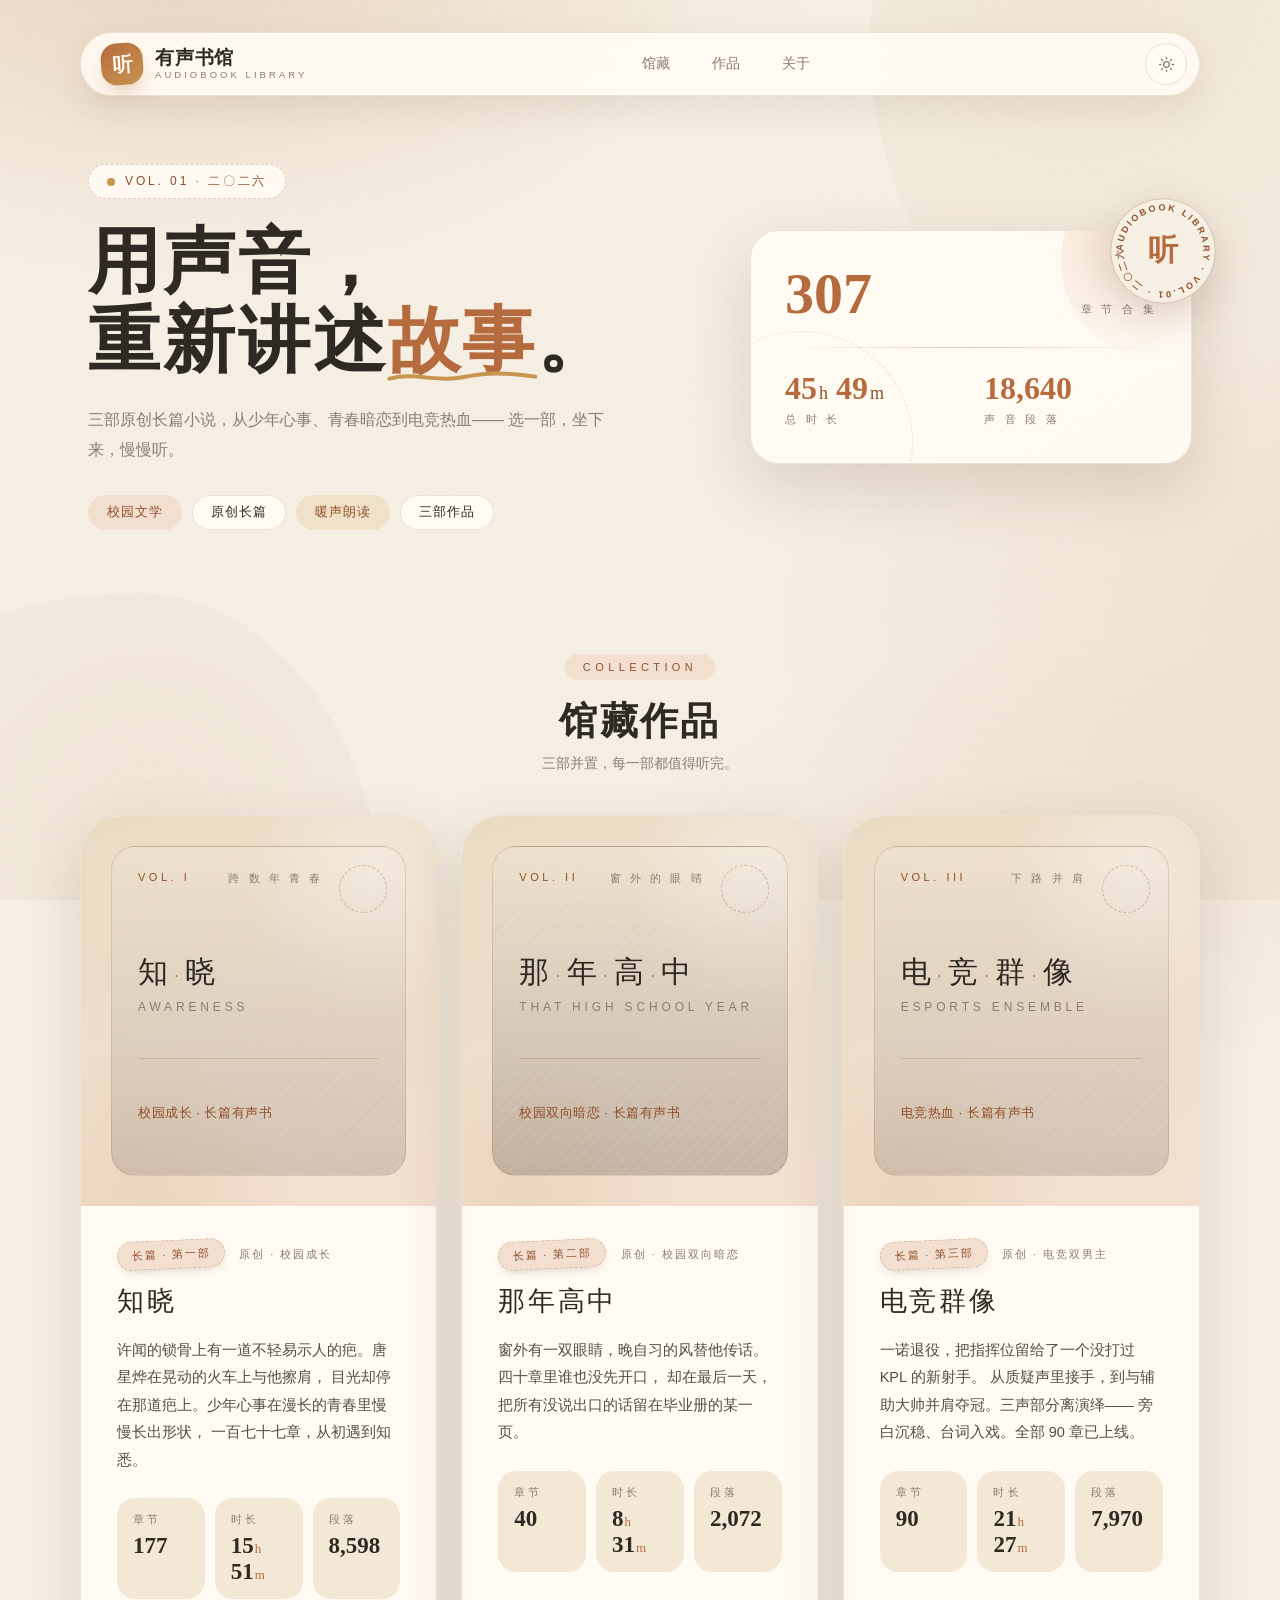
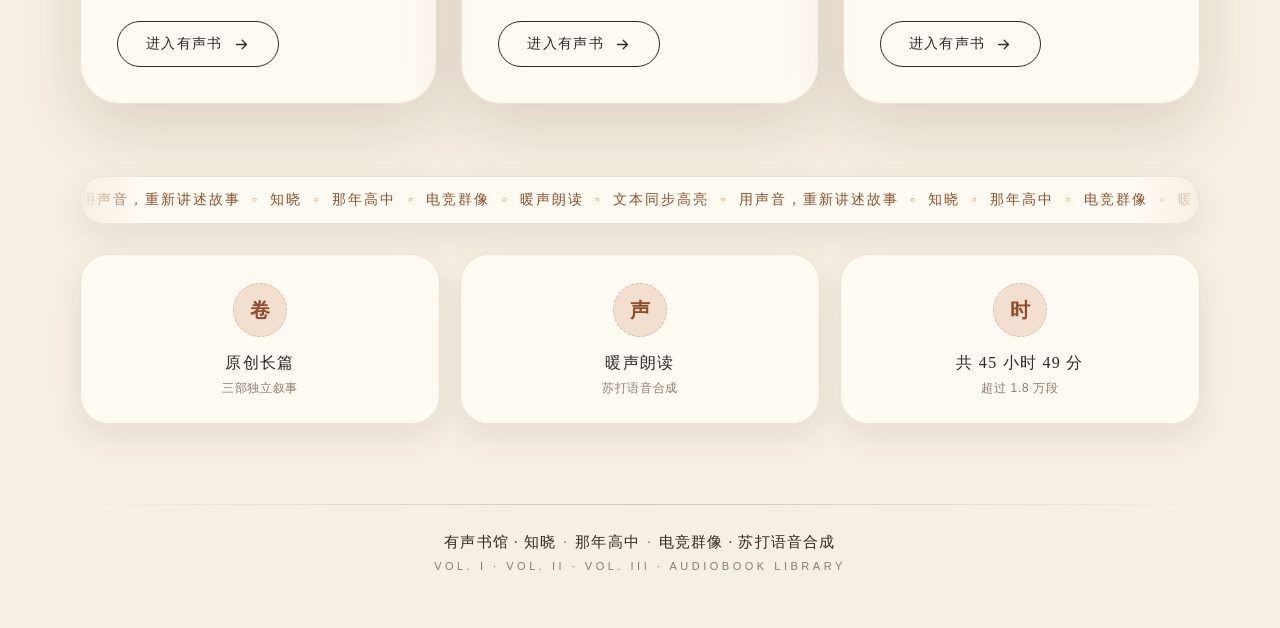
==== commit 221bb3ea: "chore(publish): 自动同步站点镜像 更新 29 个文件（404.html, _shared, dianjing×3, icon-192.png, icon-512.png, index." ====
--- a/index.html
+++ b/index.html
@@ -28,6 +28,13 @@
     <script>/* 主题前置初始化：与播放器共用 audiobook-theme 键，深色用户不见浅色闪屏 */
     try{var t=localStorage.getItem('audiobook-theme');if(t==='dark'||(t!=='light'&&window.matchMedia('(prefers-color-scheme: dark)').matches)){document.documentElement.classList.add('dark');document.documentElement.dataset.theme='dark';}}catch(e){}</script>
     <link rel="icon" type="image/svg+xml" href="data:image/svg+xml;utf8,<svg xmlns='http://www.w3.org/2000/svg' viewBox='0 0 100 100'><rect width='100' height='100' rx='30' fill='%23efe2cc'/><text x='50' y='50' text-anchor='middle' dominant-baseline='central' font-size='56' fill='%23b66b3f' font-family='serif' font-weight='600'>听</text></svg>">
+    <!-- PWA：根 manifest 只在被引用的页面生效，iOS 安装图标必须是 PNG（不接受 SVG data-URI） -->
+    <link rel="manifest" href="manifest.json">
+    <link rel="apple-touch-icon" href="icon-192.png">
+    <meta name="apple-mobile-web-app-capable" content="yes">
+    <meta name="apple-mobile-web-app-status-bar-style" content="default">
+    <meta name="apple-mobile-web-app-title" content="有声书馆">
+    <meta name="application-name" content="有声书馆">
 
     <!-- 结构化数据 -->
     <script type="application/ld+json">
@@ -129,7 +136,7 @@
                         <div class="hero__plate-divider"></div>
                         <div class="hero__plate-grid">
                             <div class="hero__plate-item">
-                                <span class="hero__plate-num hero__plate-num--sm"><!--s:plate-duration-->45<small>h</small> 50<small>m</small><!--/s--></span>
+                                <span class="hero__plate-num hero__plate-num--sm"><!--s:plate-duration-->45<small>h</small> 49<small>m</small><!--/s--></span>
                                 <span class="hero__plate-label">总 时 长</span>
                             </div>
                             <div class="hero__plate-item">
@@ -251,7 +258,7 @@
                         </div>
                         <div class="book-card__body">
                             <div class="book-card__meta">
-                                <span class="book-card__badge book-card__badge--sticker">长篇 · 第三部（试听）</span>
+                                <span class="book-card__badge book-card__badge--sticker">长篇 · 第三部</span>
                                 <span class="book-card__author">原创 · 电竞双男主</span>
                             </div>
                             <h3 class="book-card__title">电竞群像</h3>
@@ -266,8 +273,8 @@
                                     <dd><!--s:dianjing-ch-->90<!--/s--></dd>
                                 </div>
                                 <div class="book-card__stat">
-                                    <dt>可听</dt>
-                                    <dd><!--s:dianjing-avail-->90<small>章</small><!--/s--></dd>
+                                    <dt>时长</dt>
+                                    <dd><!--s:dianjing-dur-->21<small>h</small> 27<small>m</small><!--/s--></dd>
                                 </div>
                                 <div class="book-card__stat">
                                     <dt>段落</dt>
@@ -315,7 +322,7 @@
                     </div>
                     <div class="about__cell">
                         <span class="about__dot" aria-hidden="true">时</span>
-                        <span class="about__label"><!--s:about-duration-->共 45 小时 50 分<!--/s--></span>
+                        <span class="about__label"><!--s:about-duration-->共 45 小时 49 分<!--/s--></span>
                         <span class="about__hint"><!--s:about-segments-->超过 1.8 万段<!--/s--></span>
                     </div>
                 </div>
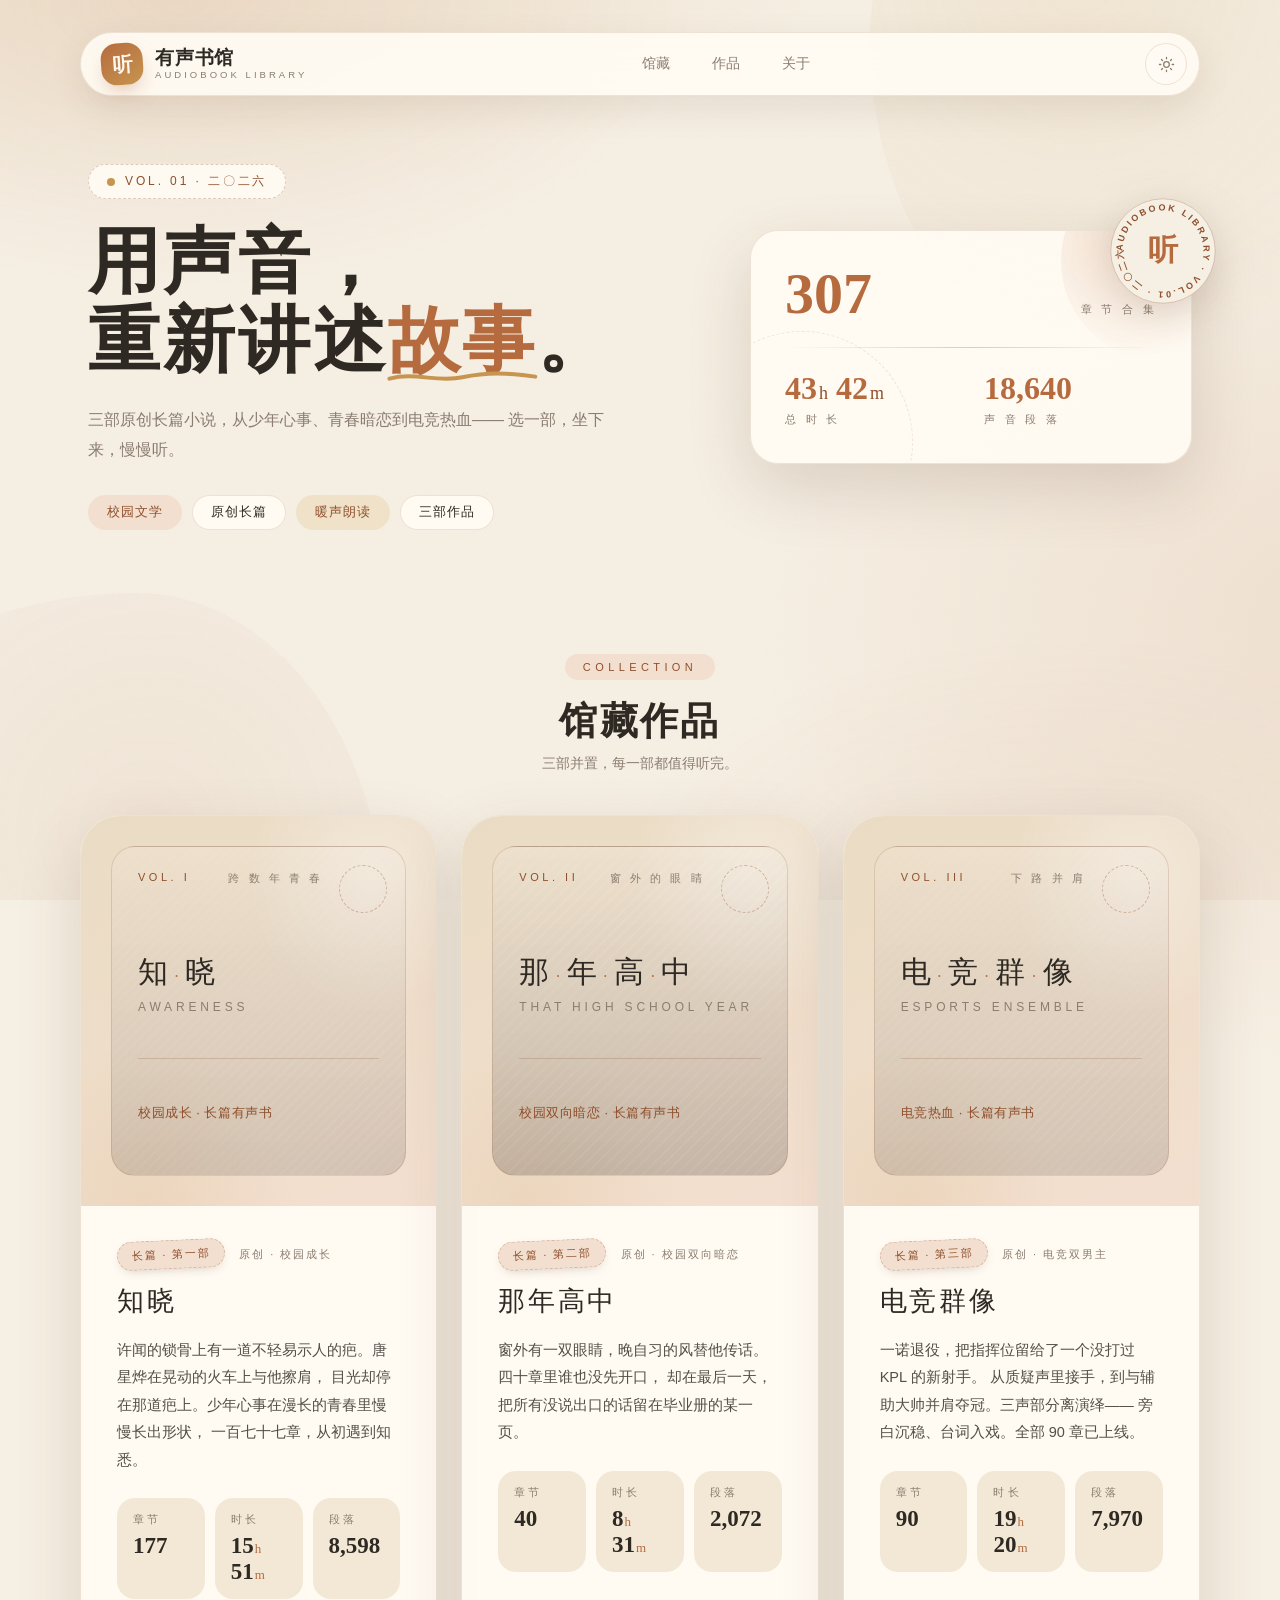
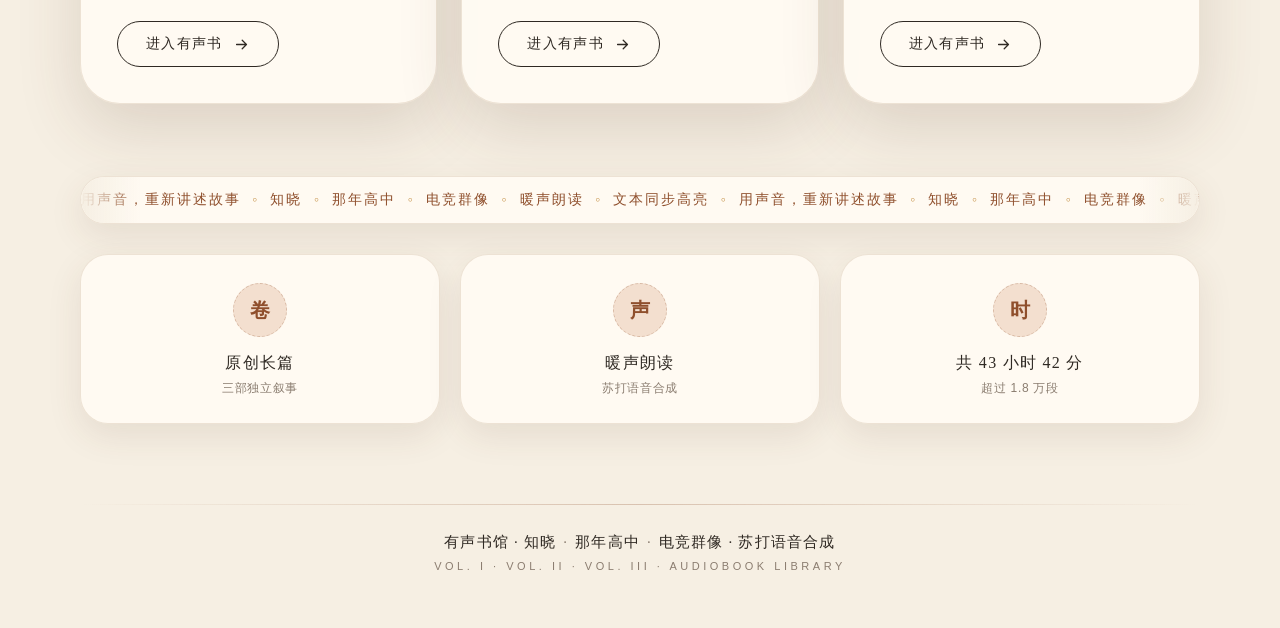
==== commit 8cee4e0b: "chore(publish): 自动同步站点镜像 更新 17 个文件（404.html, _shared, dianjing×9, index.html, manifest.json, nanian×" ====
--- a/index.html
+++ b/index.html
@@ -136,7 +136,7 @@
                         <div class="hero__plate-divider"></div>
                         <div class="hero__plate-grid">
                             <div class="hero__plate-item">
-                                <span class="hero__plate-num hero__plate-num--sm"><!--s:plate-duration-->45<small>h</small> 49<small>m</small><!--/s--></span>
+                                <span class="hero__plate-num hero__plate-num--sm"><!--s:plate-duration-->43<small>h</small> 42<small>m</small><!--/s--></span>
                                 <span class="hero__plate-label">总 时 长</span>
                             </div>
                             <div class="hero__plate-item">
@@ -274,7 +274,7 @@
                                 </div>
                                 <div class="book-card__stat">
                                     <dt>时长</dt>
-                                    <dd><!--s:dianjing-dur-->21<small>h</small> 27<small>m</small><!--/s--></dd>
+                                    <dd><!--s:dianjing-dur-->19<small>h</small> 20<small>m</small><!--/s--></dd>
                                 </div>
                                 <div class="book-card__stat">
                                     <dt>段落</dt>
@@ -322,7 +322,7 @@
                     </div>
                     <div class="about__cell">
                         <span class="about__dot" aria-hidden="true">时</span>
-                        <span class="about__label"><!--s:about-duration-->共 45 小时 49 分<!--/s--></span>
+                        <span class="about__label"><!--s:about-duration-->共 43 小时 42 分<!--/s--></span>
                         <span class="about__hint"><!--s:about-segments-->超过 1.8 万段<!--/s--></span>
                     </div>
                 </div>
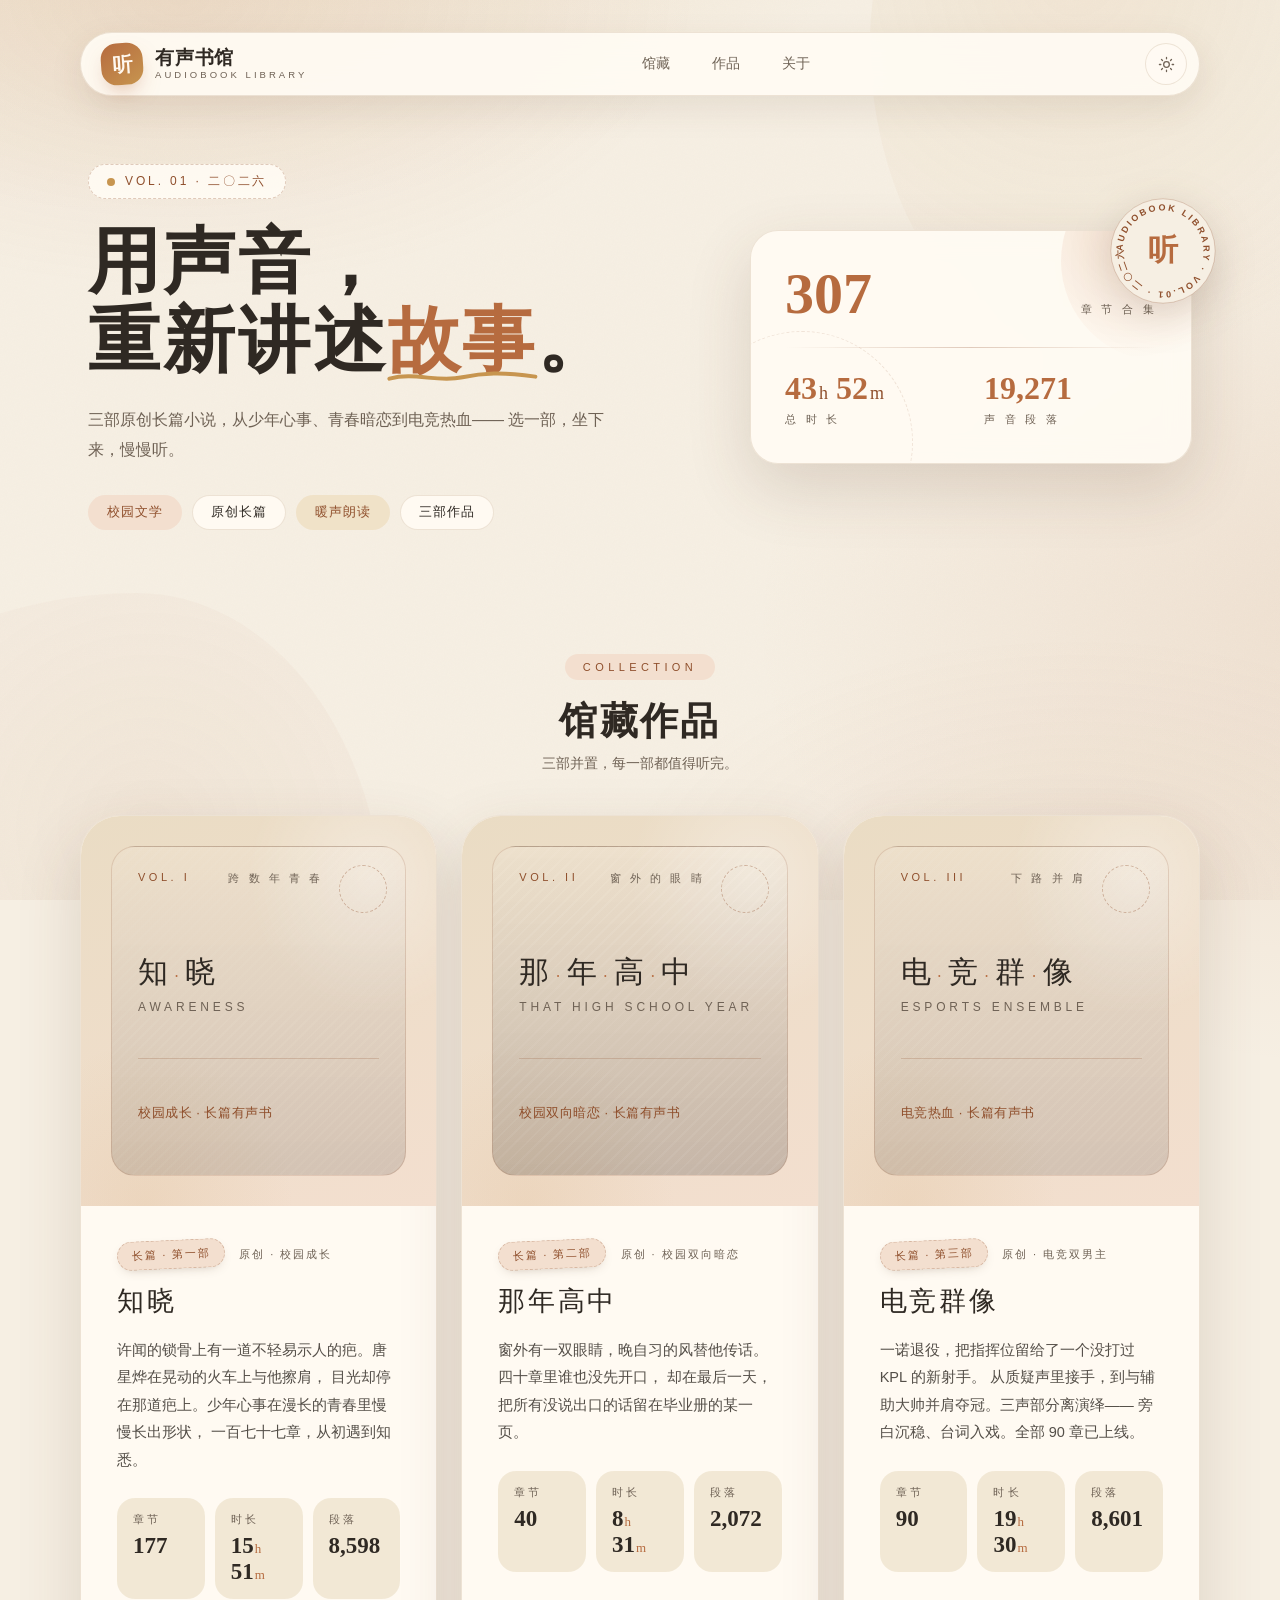
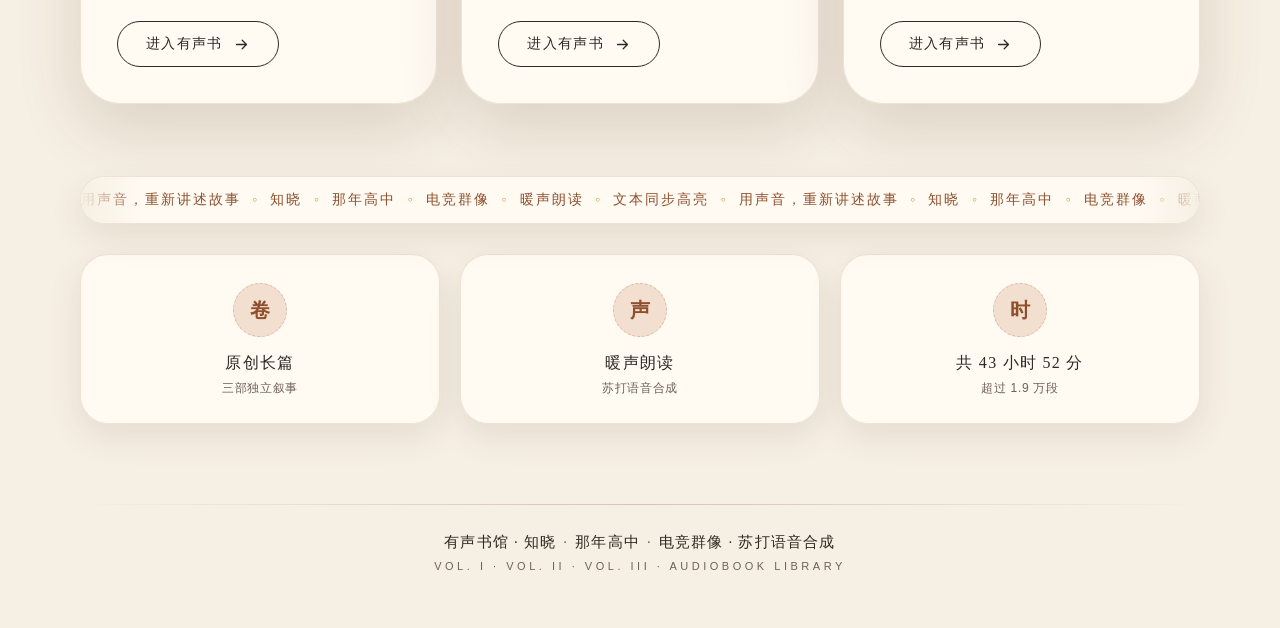
==== commit 090d5616: "chore(publish): 发布第 14~22 轮镜像更新（播放器/a11y/SW + 电竞群像重拼音频） 文本 12 个：共享播放器（common.js/shell.css）、三书书皮与 sw." ====
--- a/index.html
+++ b/index.html
@@ -1,1545 +1,1589 @@
-<!DOCTYPE html>
-<html lang="zh-CN" class="light">
-<head>
-    <meta charset="UTF-8">
-    <meta name="viewport" content="width=device-width, initial-scale=1.0, viewport-fit=cover">
-    <meta name="description" content="有声书馆 - 免费收听原创长篇有声书，支持文本同步高亮、倍速播放、定时关闭与离线缓存。">
-    <meta name="keywords" content="有声书,有声小说,校园文学,原创长篇,电竞,知晓,那年高中,电竞群像">
-    <meta name="author" content="有声书馆">
-    <meta name="theme-color" content="#b66b3f">
-
-    <!-- Open Graph / Facebook -->
-    <meta property="og:type" content="website">
-    <meta property="og:url" content="https://audiobook-hub.site/">
-    <meta property="og:title" content="有声书馆 - 用声音，重新讲述故事">
-    <meta property="og:description" content="免费有声书收听平台，支持文本同步高亮、倍速播放、定时关闭">
-    <meta property="og:image" content="https://audiobook-hub.site/og-cover.png">
-    <meta property="og:image:width" content="1200">
-    <meta property="og:image:height" content="630">
-
-    <!-- Twitter -->
-    <meta name="twitter:card" content="summary_large_image">
-    <meta name="twitter:url" content="https://audiobook-hub.site/">
-    <meta name="twitter:title" content="有声书馆 - 用声音，重新讲述故事">
-    <meta name="twitter:description" content="免费有声书收听平台，支持文本同步高亮、倍速播放、定时关闭">
-    <meta name="twitter:image" content="https://audiobook-hub.site/og-cover.png">
-
-    <title>有声书馆 · 原创长篇有声书</title>
-    <script>/* 主题前置初始化：与播放器共用 audiobook-theme 键，深色用户不见浅色闪屏 */
-    try{var t=localStorage.getItem('audiobook-theme');if(t==='dark'||(t!=='light'&&window.matchMedia('(prefers-color-scheme: dark)').matches)){document.documentElement.classList.add('dark');document.documentElement.dataset.theme='dark';}}catch(e){}</script>
-    <link rel="icon" type="image/svg+xml" href="data:image/svg+xml;utf8,<svg xmlns='http://www.w3.org/2000/svg' viewBox='0 0 100 100'><rect width='100' height='100' rx='30' fill='%23efe2cc'/><text x='50' y='50' text-anchor='middle' dominant-baseline='central' font-size='56' fill='%23b66b3f' font-family='serif' font-weight='600'>听</text></svg>">
-    <!-- PWA：根 manifest 只在被引用的页面生效，iOS 安装图标必须是 PNG（不接受 SVG data-URI） -->
-    <link rel="manifest" href="manifest.json">
-    <link rel="apple-touch-icon" href="icon-192.png">
-    <meta name="apple-mobile-web-app-capable" content="yes">
-    <meta name="apple-mobile-web-app-status-bar-style" content="default">
-    <meta name="apple-mobile-web-app-title" content="有声书馆">
-    <meta name="application-name" content="有声书馆">
-
-    <!-- 结构化数据 -->
-    <script type="application/ld+json">
-    {
-      "@context": "https://schema.org",
-      "@type": "WebSite",
-      "name": "有声书馆",
-      "url": "https://audiobook-hub.site/",
-      "description": "免费有声书收听平台，支持文本同步高亮、倍速播放、定时关闭"
-    }
-    </script>
-        <style>
-      .no-scrollbar::-webkit-scrollbar { display: none; }
-      .no-scrollbar { -ms-overflow-style: none; scrollbar-width: none; }
-      [data-icon] {
-        display: inline-flex;
-        align-items: center;
-        justify-content: center;
-        -webkit-mask-size: contain;
-        mask-size: contain;
-        -webkit-mask-repeat: no-repeat;
-        mask-repeat: no-repeat;
-        -webkit-mask-position: center;
-        mask-position: center;
-        background-color: currentColor;
-      }
-    </style>
-</head>
-<body>
-    <main>
-        <div class="page-bg" aria-hidden="true">
-            <div class="page-bg__glow"></div>
-            <div class="page-bg__blob page-bg__blob--a"></div>
-            <div class="page-bg__blob page-bg__blob--b"></div>
-            <div class="page-bg__grain"></div>
-        </div>
-
-        <div class="container">
-            <!-- Topbar -->
-            <header class="topbar">
-                <a class="brand" href="#top">
-                    <span class="brand__mark" aria-hidden="true">听</span>
-                    <span class="brand__text">
-                        <span class="brand__title">有声书馆</span>
-                        <span class="brand__sub">AUDIOBOOK LIBRARY</span>
-                    </span>
-                </a>
-                <nav class="topbar__nav" aria-label="主导航">
-                    <a href="#hero">馆藏</a>
-                    <a href="#books">作品</a>
-                    <a href="#about">关于</a>
-                </nav>
-                <div class="topbar__actions">
-                    <button id="themeToggle" type="button" class="theme-toggle" aria-label="切换主题" aria-pressed="false">
-                        <svg class="theme-toggle__sun" width="17" height="17" viewBox="0 0 24 24" fill="none" stroke="currentColor" stroke-width="1.8" stroke-linecap="round" stroke-linejoin="round" aria-hidden="true"><circle cx="12" cy="12" r="4"/><path d="M12 2v2M12 20v2M4.93 4.93l1.41 1.41M17.66 17.66l1.41 1.41M2 12h2M20 12h2M4.93 19.07l1.41-1.41M17.66 6.34l1.41-1.41"/></svg>
-                        <svg class="theme-toggle__moon" width="17" height="17" viewBox="0 0 24 24" fill="none" stroke="currentColor" stroke-width="1.8" stroke-linecap="round" stroke-linejoin="round" aria-hidden="true"><path d="M21 12.79A9 9 0 1 1 11.21 3 7 7 0 0 0 21 12.79z"/></svg>
-                    </button>
-                </div>
-            </header>
-
-            <!-- Hero -->
-            <section id="hero" class="hero">
-                <div class="hero__inner">
-                    <div class="hero__eyebrow">
-                        <span class="hero__dot"></span>
-                        <span>VOL. 01 · 二〇二六</span>
-                    </div>
-                    <h1 class="hero__title">
-                        用声音，<br>重新讲述<span class="hero__accent">故事<svg class="hero__squiggle" viewBox="0 0 220 26" preserveAspectRatio="none" aria-hidden="true"><path d="M5 16 C 42 6, 74 22, 110 14 S 174 7, 215 13"/></svg></span>。
-                    </h1>
-                    <p class="hero__lede">
-                        三部原创长篇小说，从少年心事、青春暗恋到电竞热血——
-                        选一部，坐下来，慢慢听。
-                    </p>
-                    <ul class="hero__tags" aria-label="作品标签">
-                        <li class="hero__tag hero__tag--warm">校园文学</li>
-                        <li class="hero__tag">原创长篇</li>
-                        <li class="hero__tag hero__tag--gold">暖声朗读</li>
-                        <li class="hero__tag">三部作品</li>
-                    </ul>
-                </div>
-                <aside class="hero__plate" aria-hidden="true">
-                    <div class="hero__plate-deco" aria-hidden="true"></div>
-                    <div class="stamp" aria-hidden="true">
-                        <svg class="stamp__ring" viewBox="0 0 120 120">
-                            <defs>
-                                <path id="stamp__path" d="M60,60 m-45,0 a45,45 0 1,1 90,0 a45,45 0 1,1 -90,0"/>
-                            </defs>
-                            <circle class="stamp__face" cx="60" cy="60" r="58"/>
-                            <text class="stamp__text"><textPath href="#stamp__path" startOffset="0">AUDIOBOOK LIBRARY · VOL.01 · 二〇二六 ·</textPath></text>
-                        </svg>
-                        <span class="stamp__core">听</span>
-                    </div>
-                    <div class="hero__plate-inner">
-                        <div class="hero__plate-row">
-                            <span class="hero__plate-num"><!--s:plate-chapters-->307<!--/s--></span>
-                            <span class="hero__plate-label">章 节 合 集</span>
-                        </div>
-                        <div class="hero__plate-divider"></div>
-                        <div class="hero__plate-grid">
-                            <div class="hero__plate-item">
-                                <span class="hero__plate-num hero__plate-num--sm"><!--s:plate-duration-->43<small>h</small> 42<small>m</small><!--/s--></span>
-                                <span class="hero__plate-label">总 时 长</span>
-                            </div>
-                            <div class="hero__plate-item">
-                                <span class="hero__plate-num hero__plate-num--sm"><!--s:plate-segments-->18,640<!--/s--></span>
-                                <span class="hero__plate-label">声 音 段 落</span>
-                            </div>
-                        </div>
-                    </div>
-                </aside>
-            </section>
-
-            <!-- Books -->
-            <section id="books" class="books">
-                <div class="section-head">
-                    <span class="section-head__kicker">COLLECTION</span>
-                    <h2 class="section-head__title">馆藏作品</h2>
-                    <p class="section-head__desc">三部并置，每一部都值得听完。</p>
-                </div>
-
-                <div class="books__grid">
-                    <!-- Book 1: 知晓 -->
-                    <article class="book-card" aria-label="知晓">
-                        <div class="book-card__cover" aria-hidden="true">
-                            <div class="book-cover">
-                                <span class="book-cover__plate">VOL. I</span>
-                                <span class="book-cover__title">知<small>·</small>晓</span>
-                                <span class="book-cover__sub">AWARENESS</span>
-                                <span class="book-cover__year">跨 数 年 青 春</span>
-                                <span class="book-cover__rule"></span>
-                                <span class="book-cover__tag">校园成长 · 长篇有声书</span>
-                            </div>
-                        </div>
-                        <div class="book-card__body">
-                            <div class="book-card__meta">
-                                <span class="book-card__badge book-card__badge--sticker">长篇 · 第一部</span>
-                                <span class="book-card__author">原创 · 校园成长</span>
-                            </div>
-                            <h3 class="book-card__title">知晓</h3>
-                            <p class="book-card__desc">
-                                许闻的锁骨上有一道不轻易示人的疤。唐星烨在晃动的火车上与他擦肩，
-                                目光却停在那道疤上。少年心事在漫长的青春里慢慢长出形状，
-                                一百七十七章，从初遇到知悉。
-                            </p>
-                            <dl class="book-card__stats">
-                                <div class="book-card__stat">
-                                    <dt>章节</dt>
-                                    <dd><!--s:zhixiao-ch-->177<!--/s--></dd>
-                                </div>
-                                <div class="book-card__stat">
-                                    <dt>时长</dt>
-                                    <dd><!--s:zhixiao-dur-->15<small>h</small> 51<small>m</small><!--/s--></dd>
-                                </div>
-                                <div class="book-card__stat">
-                                    <dt>段落</dt>
-                                    <dd><!--s:zhixiao-segs-->8,598<!--/s--></dd>
-                                </div>
-                            </dl>
-                            <a class="book-card__cta" href="zhixiao/index.html">
-                                <span>进入有声书</span>
-                                <svg class="cta-arrow" width="17" height="17" viewBox="0 0 24 24" fill="none" stroke="currentColor" stroke-width="1.8" stroke-linecap="round" stroke-linejoin="round" aria-hidden="true"><path d="M5 12h14M13 6l6 6-6 6"/></svg>
-                            </a>
-                        </div>
-                    </article>
-
-                    <!-- Book 2: 那年高中 -->
-                    <article class="book-card" aria-label="那年高中">
-                        <div class="book-card__cover" aria-hidden="true">
-                            <div class="book-cover book-cover--alt">
-                                <span class="book-cover__plate">VOL. II</span>
-                                <span class="book-cover__title">那<small>·</small>年<small>·</small>高<small>·</small>中</span>
-                                <span class="book-cover__sub">THAT HIGH SCHOOL YEAR</span>
-                                <span class="book-cover__year">窗 外 的 眼 睛</span>
-                                <span class="book-cover__rule"></span>
-                                <span class="book-cover__tag">校园双向暗恋 · 长篇有声书</span>
-                            </div>
-                        </div>
-                        <div class="book-card__body">
-                            <div class="book-card__meta">
-                                <span class="book-card__badge book-card__badge--sticker">长篇 · 第二部</span>
-                                <span class="book-card__author">原创 · 校园双向暗恋</span>
-                            </div>
-                            <h3 class="book-card__title">那年高中</h3>
-                            <p class="book-card__desc">
-                                窗外有一双眼睛，晚自习的风替他传话。四十章里谁也没先开口，
-                                却在最后一天，把所有没说出口的话留在毕业册的某一页。
-                            </p>
-                            <dl class="book-card__stats">
-                                <div class="book-card__stat">
-                                    <dt>章节</dt>
-                                    <dd><!--s:nanian-ch-->40<!--/s--></dd>
-                                </div>
-                                <div class="book-card__stat">
-                                    <dt>时长</dt>
-                                    <dd><!--s:nanian-dur-->8<small>h</small> 31<small>m</small><!--/s--></dd>
-                                </div>
-                                <div class="book-card__stat">
-                                    <dt>段落</dt>
-                                    <dd><!--s:nanian-segs-->2,072<!--/s--></dd>
-                                </div>
-                            </dl>
-                            <a class="book-card__cta" href="nanian/index.html">
-                                <span>进入有声书</span>
-                                <svg class="cta-arrow" width="17" height="17" viewBox="0 0 24 24" fill="none" stroke="currentColor" stroke-width="1.8" stroke-linecap="round" stroke-linejoin="round" aria-hidden="true"><path d="M5 12h14M13 6l6 6-6 6"/></svg>
-                            </a>
-                        </div>
-                    </article>
-
-                    <!-- Book 3: 电竞群像 -->
-                    <article class="book-card" aria-label="电竞群像">
-                        <div class="book-card__cover" aria-hidden="true">
-                            <div class="book-cover">
-                                <span class="book-cover__plate">VOL. III</span>
-                                <span class="book-cover__title">电<small>·</small>竞<small>·</small>群<small>·</small>像</span>
-                                <span class="book-cover__sub">ESPORTS ENSEMBLE</span>
-                                <span class="book-cover__year">下 路 并 肩</span>
-                                <span class="book-cover__rule"></span>
-                                <span class="book-cover__tag">电竞热血 · 长篇有声书</span>
-                            </div>
-                        </div>
-                        <div class="book-card__body">
-                            <div class="book-card__meta">
-                                <span class="book-card__badge book-card__badge--sticker">长篇 · 第三部</span>
-                                <span class="book-card__author">原创 · 电竞双男主</span>
-                            </div>
-                            <h3 class="book-card__title">电竞群像</h3>
-                            <p class="book-card__desc">
-                                一诺退役，把指挥位留给了一个没打过 KPL 的新射手。
-                                从质疑声里接手，到与辅助大帅并肩夺冠。三声部分离演绎——
-                                旁白沉稳、台词入戏。<!--s:dianjing-note-->全部 90 章已上线<!--/s-->。
-                            </p>
-                            <dl class="book-card__stats">
-                                <div class="book-card__stat">
-                                    <dt>章节</dt>
-                                    <dd><!--s:dianjing-ch-->90<!--/s--></dd>
-                                </div>
-                                <div class="book-card__stat">
-                                    <dt>时长</dt>
-                                    <dd><!--s:dianjing-dur-->19<small>h</small> 20<small>m</small><!--/s--></dd>
-                                </div>
-                                <div class="book-card__stat">
-                                    <dt>段落</dt>
-                                    <dd><!--s:dianjing-segs-->7,970<!--/s--></dd>
-                                </div>
-                            </dl>
-                            <a class="book-card__cta" href="dianjing/index.html">
-                                <span>进入有声书</span>
-                                <svg class="cta-arrow" width="17" height="17" viewBox="0 0 24 24" fill="none" stroke="currentColor" stroke-width="1.8" stroke-linecap="round" stroke-linejoin="round" aria-hidden="true"><path d="M5 12h14M13 6l6 6-6 6"/></svg>
-                            </a>
-                        </div>
-                    </article>
-                </div>
-            </section>
-
-            <!-- 继续收听（由 JS 读取本机播放进度填充；无进度时整节隐藏） -->
-            <section id="resume" class="resume" hidden>
-                <div class="resume__head">
-                    <span class="resume__kicker">CONTINUE</span>
-                    <h2 class="resume__title">继续收听</h2>
-                </div>
-                <div class="resume__list" id="resumeList"></div>
-            </section>
-
-            <!-- Marquee -->
-            <div class="marquee" aria-hidden="true">
-                <div class="marquee__track">
-                    <span class="marquee__run">用声音，重新讲述故事 <i>◦</i> 知晓 <i>◦</i> 那年高中 <i>◦</i> 电竞群像 <i>◦</i> 暖声朗读 <i>◦</i> 文本同步高亮 <i>◦</i>&nbsp;</span>
-                    <span class="marquee__run">用声音，重新讲述故事 <i>◦</i> 知晓 <i>◦</i> 那年高中 <i>◦</i> 电竞群像 <i>◦</i> 暖声朗读 <i>◦</i> 文本同步高亮 <i>◦</i>&nbsp;</span>
-                </div>
-            </div>
-
-            <!-- About strip -->
-            <section id="about" class="about">
-                <div class="about__row">
-                    <div class="about__cell">
-                        <span class="about__dot" aria-hidden="true">卷</span>
-                        <span class="about__label">原创长篇</span>
-                        <span class="about__hint">三部独立叙事</span>
-                    </div>
-                    <div class="about__cell">
-                        <span class="about__dot" aria-hidden="true">声</span>
-                        <span class="about__label">暖声朗读</span>
-                        <span class="about__hint">苏打语音合成</span>
-                    </div>
-                    <div class="about__cell">
-                        <span class="about__dot" aria-hidden="true">时</span>
-                        <span class="about__label"><!--s:about-duration-->共 43 小时 42 分<!--/s--></span>
-                        <span class="about__hint"><!--s:about-segments-->超过 1.8 万段<!--/s--></span>
-                    </div>
-                </div>
-            </section>
-
-            <!-- Footer -->
-            <footer class="footer">
-                <div class="footer__line"></div>
-                <p class="footer__text">
-                    有声书馆 · 知晓 <span class="footer__amp">·</span> 那年高中 <span class="footer__amp">·</span> 电竞群像 · 苏打语音合成
-                </p>
-                <p class="footer__sub">VOL. I · VOL. II · VOL. III · AUDIOBOOK LIBRARY</p>
-            </footer>
-        </div>
-    </main>
-
-    <style id="page-style">
-        :root {
-            --bg: #f6efe3;
-            --bg-deep: #eadcc4;
-            --panel: rgba(255, 251, 244, 0.92);
-            --ink: #2f2923;
-            --muted: #8b7d70;
-            --line: rgba(143, 100, 60, 0.16);
-            --line-strong: rgba(143, 79, 44, 0.28);
-            --accent: #b66b3f;
-            --accent-deep: #8f4f2c;
-            --accent-soft: #f3dfcf;
-            --gold: #c7954f;
-            --gold-soft: #f0e2c8;
-            --shadow: 0 24px 64px rgba(85, 58, 35, 0.16);
-            --shadow-soft: 0 12px 34px rgba(85, 58, 35, 0.10);
-            --radius: 40px;
-            --radius-inner: 28px;
-        }
-        html.dark {
-            --bg: #1a1715;
-            --bg-deep: #252220;
-            --panel: rgba(40, 35, 32, 0.92);
-            --ink: #e8e0d4;
-            --muted: #9a9088;
-            --line: rgba(216, 173, 104, 0.14);
-            --line-strong: rgba(216, 173, 104, 0.3);
-            --accent: #c9974a;
-            --accent-deep: #dbb06a;
-            --accent-soft: rgba(201, 151, 74, 0.16);
-            --gold: #d8ad68;
-            --gold-soft: rgba(216, 173, 104, 0.14);
-            --shadow: 0 24px 64px rgba(0, 0, 0, 0.32);
-            --shadow-soft: 0 12px 34px rgba(0, 0, 0, 0.24);
-        }
-
-        html {
-            -webkit-text-size-adjust: 100%;
-            text-size-adjust: 100%;
-            -webkit-tap-highlight-color: transparent;
-        }
-
-        body {
-            background:
-                radial-gradient(1100px 560px at 12% -8%, rgba(199, 149, 79, 0.20), transparent 70%),
-                radial-gradient(900px 640px at 108% 28%, rgba(182, 107, 63, 0.12), transparent 70%),
-                var(--bg);
-            color: var(--ink);
-            font-family: "PingFang SC", "Microsoft YaHei", sans-serif;
-            margin: 0;
-            -webkit-font-smoothing: antialiased;
-            transition: background 0.4s ease, color 0.4s ease;
-        }
-
-        /* ===== Page background layers ===== */
-        .page-bg {
-            position: fixed;
-            inset: 0;
-            z-index: 0;
-            pointer-events: none;
-            overflow: hidden;
-            contain: layout style paint;
-        }
-        .page-bg__glow {
-            position: absolute;
-            inset: 0;
-            background:
-                radial-gradient(58% 46% at 14% 0%, rgba(182, 107, 63, 0.10), transparent 70%),
-                radial-gradient(52% 42% at 84% 100%, rgba(182, 107, 63, 0.08), transparent 70%);
-        }
-        html.dark .page-bg__glow {
-            background:
-                radial-gradient(58% 46% at 14% 0%, rgba(201, 151, 74, 0.10), transparent 70%),
-                radial-gradient(52% 42% at 84% 100%, rgba(201, 151, 74, 0.06), transparent 70%);
-        }
-        /* 漂浮有机圆形光斑 */
-        .page-bg__blob {
-            position: absolute;
-            width: 46vmax;
-            height: 46vmax;
-            opacity: 0.55;
-        }
-        .page-bg__blob--a {
-            top: -18vmax;
-            right: -14vmax;
-            background: radial-gradient(circle at 35% 35%, rgba(199, 149, 79, 0.20), rgba(199, 149, 79, 0.05) 62%, transparent 72%);
-            border-radius: 42% 58% 62% 38% / 46% 38% 62% 54%;
-            animation: blobFloatA 26s ease-in-out infinite;
-        }
-        .page-bg__blob--b {
-            bottom: -22vmax;
-            left: -16vmax;
-            background: radial-gradient(circle at 60% 40%, rgba(182, 107, 63, 0.14), rgba(182, 107, 63, 0.04) 60%, transparent 72%);
-            border-radius: 58% 42% 38% 62% / 42% 56% 44% 58%;
-            animation: blobFloatB 32s ease-in-out infinite;
-        }
-        html.dark .page-bg__blob--a {
-            background: radial-gradient(circle at 35% 35%, rgba(201, 151, 74, 0.12), rgba(201, 151, 74, 0.03) 60%, transparent 72%);
-        }
-        html.dark .page-bg__blob--b {
-            background: radial-gradient(circle at 60% 40%, rgba(220, 153, 104, 0.09), rgba(220, 153, 104, 0.02) 60%, transparent 72%);
-        }
-        @keyframes blobFloatA {
-            0%, 100% { transform: translate(0, 0) rotate(0deg) scale(1); }
-            50%      { transform: translate(-4vmax, 3vmax) rotate(24deg) scale(1.08); }
-        }
-        @keyframes blobFloatB {
-            0%, 100% { transform: translate(0, 0) rotate(0deg) scale(1); }
-            50%      { transform: translate(3vmax, -3.5vmax) rotate(-20deg) scale(1.06); }
-        }
-        /* 纸张颗粒 */
-        .page-bg__grain {
-            position: absolute;
-            inset: -50%;
-            background-image: url("data:image/svg+xml,%3Csvg xmlns='http://www.w3.org/2000/svg' width='160' height='160'%3E%3Cfilter id='n'%3E%3CfeTurbulence type='fractalNoise' baseFrequency='0.9' numOctaves='2' stitchTiles='stitch'/%3E%3C/filter%3E%3Crect width='160' height='160' filter='url(%23n)' opacity='0.5'/%3E%3C/svg%3E");
-            opacity: 0.05;
-        }
-        html.dark .page-bg__grain { opacity: 0.07; }
-
-        .container {
-            position: relative;
-            z-index: 1;
-            max-width: 1120px;
-            margin: 0 auto;
-            padding: 32px 28px 56px;
-            contain: layout style;
-        }
-
-        /* ===== Topbar：胶囊浮岛 ===== */
-        .topbar {
-            display: flex;
-            align-items: center;
-            justify-content: space-between;
-            gap: 20px;
-            padding: 10px 12px 10px 20px;
-            background: var(--panel);
-            border: 1px solid var(--line);
-            border-radius: 999px;
-            box-shadow: var(--shadow-soft);
-            backdrop-filter: blur(14px);
-            -webkit-backdrop-filter: blur(14px);
-        }
-        .brand {
-            display: inline-flex;
-            align-items: center;
-            gap: 12px;
-            text-decoration: none;
-            color: var(--ink);
-        }
-        .brand__mark {
-            width: 42px;
-            height: 42px;
-            display: grid;
-            place-items: center;
-            border-radius: 16px;
-            font-family: "Noto Serif SC", "Source Han Serif SC", "Songti SC", SimSun, serif;
-            font-size: 20px;
-            font-weight: 700;
-            color: #fff8ef;
-            background: linear-gradient(145deg, var(--accent), var(--gold));
-            box-shadow: 0 10px 22px -8px rgba(182, 107, 63, 0.55);
-            transform: rotate(-4deg);
-            transition: transform 0.35s cubic-bezier(.22,.61,.36,1);
-        }
-        .brand:hover .brand__mark { transform: rotate(4deg) scale(1.05); }
-        .brand__text { display: inline-flex; flex-direction: column; line-height: 1.05; }
-        .brand__title {
-            font-family: "Noto Serif SC", "Source Han Serif SC", "Songti SC", SimSun, serif;
-            font-size: 19px;
-            font-weight: 700;
-            letter-spacing: 0.04em;
-        }
-        .brand__sub {
-            font-size: 9.5px;
-            letter-spacing: 0.32em;
-            color: var(--muted);
-            margin-top: 3px;
-        }
-        .topbar__nav {
-            display: flex;
-            gap: 6px;
-            font-size: 14px;
-        }
-        .topbar__nav a {
-            color: var(--muted);
-            text-decoration: none;
-            padding: 8px 18px;
-            border-radius: 999px;
-            transition: color 0.25s, background 0.25s, transform 0.25s cubic-bezier(.22,.61,.36,1);
-        }
-        .topbar__nav a:hover {
-            color: var(--accent-deep);
-            background: var(--accent-soft);
-            transform: translateY(-1px);
-        }
-
-        .theme-toggle {
-            position: relative;
-            width: 42px;
-            height: 42px;
-            border: 1px solid var(--line);
-            border-radius: 999px;
-            background: var(--panel);
-            cursor: pointer;
-            display: inline-flex;
-            align-items: center;
-            justify-content: center;
-            color: var(--muted);
-            transition: color 0.25s, border-color 0.25s, transform 0.3s cubic-bezier(.22,.61,.36,1), box-shadow 0.25s;
-        }
-        .theme-toggle:hover {
-            color: var(--accent);
-            border-color: var(--line-strong);
-            transform: rotate(18deg) scale(1.05);
-            box-shadow: 0 8px 18px -10px rgba(182, 107, 63, 0.5);
-        }
-        .theme-toggle__sun, .theme-toggle__moon {
-            width: 17px;
-            height: 17px;
-        }
-        .theme-toggle__moon { display: none; }
-        html.dark .theme-toggle__sun { display: none; }
-        html.dark .theme-toggle__moon { display: inline-block; color: var(--gold); }
-
-        /* ===== Hero ===== */
-        .hero {
-            display: grid;
-            grid-template-columns: 1.25fr 0.9fr;
-            gap: 48px;
-            align-items: center;
-            padding: 68px 8px 60px;
-        }
-        .hero__inner { max-width: 640px; }
-        .hero__eyebrow {
-            display: inline-flex;
-            align-items: center;
-            gap: 10px;
-            font-size: 12px;
-            letter-spacing: 0.24em;
-            color: var(--accent-deep);
-            margin-bottom: 24px;
-            padding: 8px 18px;
-            border-radius: 999px;
-            border: 1px dashed var(--line-strong);
-            background: var(--panel);
-        }
-        .hero__dot {
-            width: 8px;
-            height: 8px;
-            border-radius: 999px;
-            background: var(--gold);
-            box-shadow: 0 0 0 0 rgba(199, 149, 79, 0.5);
-            animation: dotPulse 2.4s ease-out infinite;
-        }
-        @keyframes dotPulse {
-            0%   { box-shadow: 0 0 0 0 rgba(199, 149, 79, 0.55); }
-            70%  { box-shadow: 0 0 0 9px rgba(199, 149, 79, 0); }
-            100% { box-shadow: 0 0 0 0 rgba(199, 149, 79, 0); }
-        }
-        .hero__title {
-            font-family: "Noto Serif SC", "Source Han Serif SC", "Songti SC", SimSun, serif;
-            font-size: clamp(40px, 6.4vw, 72px);
-            line-height: 1.1;
-            letter-spacing: 0.04em;
-            font-weight: 600;
-            margin: 0 0 24px;
-            color: var(--ink);
-        }
-        .hero__accent {
-            position: relative;
-            display: inline-block;
-            color: var(--accent);
-        }
-        .hero__squiggle {
-            position: absolute;
-            left: -1%;
-            bottom: -0.06em;
-            width: 102%;
-            height: 0.24em;
-            color: var(--gold);
-            overflow: visible;
-        }
-        .hero__squiggle path {
-            fill: none;
-            stroke: currentColor;
-            stroke-width: 6;
-            stroke-linecap: round;
-            stroke-dasharray: 260;
-            stroke-dashoffset: 260;
-            animation: squiggleDraw 1.1s 0.55s cubic-bezier(.22,.61,.36,1) forwards;
-        }
-        @keyframes squiggleDraw {
-            to { stroke-dashoffset: 0; }
-        }
-        .hero__lede {
-            font-size: 16px;
-            line-height: 1.85;
-            color: var(--muted);
-            margin: 0 0 30px;
-            max-width: 520px;
-        }
-        .hero__tags {
-            list-style: none;
-            margin: 0; padding: 0;
-            display: flex; flex-wrap: wrap; gap: 10px;
-        }
-        .hero__tag {
-            font-size: 12.5px;
-            letter-spacing: 0.08em;
-            padding: 8px 18px;
-            border: 1px solid var(--line);
-            border-radius: 999px;
-            color: var(--ink);
-            background: var(--panel);
-            transition: transform 0.3s cubic-bezier(.22,.61,.36,1), background 0.3s;
-        }
-        .hero__tag:hover { transform: translateY(-2px); }
-        .hero__tag--warm { background: var(--accent-soft); border-color: transparent; color: var(--accent-deep); }
-        .hero__tag--gold { background: var(--gold-soft); border-color: transparent; color: var(--accent-deep); }
-        html.dark .hero__tag--warm, html.dark .hero__tag--gold { color: var(--gold); }
-
-        /* ===== Hero 数据牌：大圆角卡片 + 旋转印章 ===== */
-        .hero__plate {
-            position: relative;
-            padding: 34px 34px 36px;
-            background: var(--panel);
-            border: 1px solid var(--line);
-            border-radius: var(--radius-inner);
-            box-shadow: var(--shadow);
-            backdrop-filter: blur(12px);
-            -webkit-backdrop-filter: blur(12px);
-        }
-        .hero__plate-deco {
-            position: absolute;
-            inset: 0;
-            border-radius: inherit;
-            overflow: hidden;
-            pointer-events: none;
-        }
-        .hero__plate-deco::before {
-            content: "";
-            position: absolute;
-            top: -70px;
-            right: -70px;
-            width: 200px;
-            height: 200px;
-            border-radius: 999px;
-            background: radial-gradient(circle at 35% 35%, var(--accent-soft), transparent 70%);
-        }
-        .hero__plate-deco::after {
-            content: "";
-            position: absolute;
-            bottom: -90px;
-            left: -60px;
-            width: 220px;
-            height: 220px;
-            border-radius: 999px;
-            border: 1.5px dashed var(--line-strong);
-            opacity: 0.5;
-        }
-        .hero__plate-inner { position: relative; z-index: 1; }
-        .hero__plate-grid {
-            display: grid;
-            grid-template-columns: 1fr 1fr;
-            gap: 26px;
-        }
-        .hero__plate-item {
-            display: flex;
-            flex-direction: column;
-            gap: 8px;
-        }
-        .hero__plate-row {
-            display: flex;
-            align-items: baseline;
-            justify-content: space-between;
-            gap: 12px;
-        }
-        .hero__plate-num {
-            font-family: "Noto Serif SC", "Source Han Serif SC", "Songti SC", SimSun, serif;
-            font-size: 58px;
-            font-weight: 700;
-            color: var(--accent);
-            line-height: 1;
-        }
-        .hero__plate-num small {
-            font-size: 18px;
-            font-weight: 500;
-            margin-left: 2px;
-            color: var(--accent-deep);
-        }
-        .hero__plate-num--sm {
-            font-size: 32px;
-            display: block;
-            line-height: 1;
-        }
-        .hero__plate-label {
-            font-size: 11px;
-            letter-spacing: 0.3em;
-            color: var(--muted);
-        }
-        .hero__plate-divider {
-            height: 1px;
-            background: linear-gradient(90deg, transparent, var(--line-strong), transparent);
-            margin: 24px 0;
-        }
-
-        /* 旋转印章 */
-        .stamp {
-            position: absolute;
-            top: -34px;
-            right: -26px;
-            width: 108px;
-            height: 108px;
-            z-index: 2;
-            filter: drop-shadow(0 10px 20px rgba(85, 58, 35, 0.18));
-        }
-        .stamp__ring { width: 100%; height: 100%; display: block; }
-        .stamp__ring { animation: spin 28s linear infinite; }
-        @keyframes spin { to { transform: rotate(360deg); } }
-        .stamp__face {
-            fill: var(--bg);
-            stroke: var(--line-strong);
-            stroke-width: 1;
-        }
-        .stamp__text {
-            font-family: var(--font-sans, sans-serif);
-            font-size: 10px;
-            font-weight: 700;
-            letter-spacing: 2.6px;
-            fill: var(--accent-deep);
-        }
-        .stamp__core {
-            position: absolute;
-            inset: 0;
-            display: grid;
-            place-items: center;
-            font-family: "Noto Serif SC", "Source Han Serif SC", "Songti SC", SimSun, serif;
-            font-size: 30px;
-            font-weight: 700;
-            color: var(--accent);
-        }
-
-        /* ===== Section head ===== */
-        .section-head {
-            text-align: center;
-            margin: 64px 0 42px;
-        }
-        .section-head__kicker {
-            display: inline-block;
-            font-size: 11px;
-            letter-spacing: 0.4em;
-            color: var(--accent-deep);
-            padding: 7px 18px;
-            border-radius: 999px;
-            background: var(--accent-soft);
-        }
-        .section-head__title {
-            font-family: "Noto Serif SC", "Source Han Serif SC", "Songti SC", SimSun, serif;
-            font-size: clamp(28px, 3.4vw, 38px);
-            margin: 16px 0 8px;
-            letter-spacing: 0.06em;
-            color: var(--ink);
-        }
-        .section-head__desc {
-            font-size: 14px;
-            color: var(--muted);
-            margin: 0;
-        }
-
-        /* ===== Books ===== */
-        /* 三部作品：窄屏单列纵排，≥960px 三列并置（避免 2 列网格出现 1 张孤卡） */
-        .books__grid {
-            display: grid;
-            grid-template-columns: 1fr;
-            grid-auto-rows: 1fr;
-            align-items: stretch;
-            gap: 30px;
-        }
-        @media (min-width: 960px) {
-            .books__grid { grid-template-columns: repeat(3, 1fr); gap: 24px; }
-            .book-cover { min-height: 240px; padding: 20px 22px; }
-            .book-card__body { padding: 28px 26px 30px; }
-            .book-card__stat { padding: 12px 12px; }
-            .book-card__stat dd { font-size: 20px; }
-        }
-        .book-card {
-            display: grid;
-            grid-template-rows: auto 1fr;
-            background: var(--panel);
-            border: 1px solid var(--line);
-            border-radius: var(--radius);
-            overflow: hidden;
-            box-shadow: var(--shadow);
-            transition: transform 0.4s cubic-bezier(.22,.61,.36,1), box-shadow 0.4s ease;
-        }
-        .book-card:hover {
-            transform: translateY(-8px) rotate(-0.4deg);
-            box-shadow: 0 34px 80px rgba(85, 58, 35, 0.20);
-        }
-        html.dark .book-card:hover {
-            box-shadow: 0 34px 80px rgba(0, 0, 0, 0.44);
-        }
-
-        .book-card__cover {
-            position: relative;
-            padding: 30px;
-            background: linear-gradient(160deg, var(--bg-deep), var(--accent-soft));
-            color: var(--ink);
-            overflow: hidden;
-            isolation: isolate;
-        }
-        .book-card__cover::before {
-            content: "";
-            position: absolute;
-            inset: 0;
-            z-index: -1;
-            background:
-                radial-gradient(50% 50% at 82% 16%, rgba(255, 255, 255, 0.35), transparent 70%),
-                radial-gradient(60% 60% at 18% 100%, rgba(199, 149, 79, 0.12), transparent 70%);
-            pointer-events: none;
-        }
-        .book-cover {
-            position: relative;
-            display: grid;
-            grid-template-areas:
-                "plate year"
-                "title title"
-                "sub sub"
-                "rule rule"
-                "tag tag";
-            gap: 12px;
-            padding: 24px 26px;
-            min-height: 280px;
-            border: 1px solid rgba(143, 79, 44, 0.18);
-            border-radius: 24px;
-            background:
-                repeating-linear-gradient(135deg, rgba(255, 255, 255, 0.04) 0 2px, transparent 2px 7px),
-                linear-gradient(180deg, rgba(255, 255, 255, 0.10), rgba(0, 0, 0, 0.12));
-            transition: transform 0.45s cubic-bezier(.22,.61,.36,1);
-        }
-        .book-card:hover .book-cover { transform: translateY(-4px) rotate(0.5deg); }
-        .book-cover::after {
-            content: "";
-            position: absolute;
-            top: 18px;
-            right: 18px;
-            width: 46px;
-            height: 46px;
-            border-radius: 999px;
-            border: 1.5px dashed rgba(143, 79, 44, 0.35);
-            pointer-events: none;
-        }
-        .book-cover--alt {
-            background:
-                repeating-linear-gradient(135deg, rgba(255, 255, 255, 0.05) 0 2px, transparent 2px 8px),
-                linear-gradient(180deg, rgba(255, 255, 255, 0.12), rgba(0, 0, 0, 0.18));
-        }
-        .book-cover__plate {
-            grid-area: plate;
-            font-size: 11px;
-            letter-spacing: 0.32em;
-            color: var(--accent-deep);
-            align-self: start;
-        }
-        .book-cover__year {
-            grid-area: year;
-            font-size: 11px;
-            letter-spacing: 0.28em;
-            color: var(--muted);
-            text-align: right;
-            margin-right: 56px;
-        }
-        .book-cover__title {
-            grid-area: title;
-            font-family: "Noto Serif SC", "Source Han Serif SC", "Songti SC", SimSun, serif;
-            font-size: clamp(28px, 3.6vw, 40px);
-            font-weight: 500;
-            letter-spacing: 0.18em;
-            line-height: 1.1;
-            color: var(--ink);
-            align-self: end;
-        }
-        .book-cover__title small {
-            font-size: 0.55em;
-            margin: 0 3px;
-            color: var(--accent);
-            font-weight: 400;
-        }
-        .book-cover__sub {
-            grid-area: sub;
-            font-size: 12px;
-            letter-spacing: 0.32em;
-            color: var(--muted);
-        }
-        .book-cover__rule {
-            grid-area: rule;
-            height: 1px;
-            background: rgba(143, 79, 44, 0.22);
-            margin: 4px 0;
-        }
-        .book-cover__tag {
-            grid-area: tag;
-            font-size: 13px;
-            letter-spacing: 0.04em;
-            color: var(--accent-deep);
-        }
-
-        .book-card__body {
-            padding: 34px 36px 36px;
-            display: flex;
-            flex-direction: column;
-            gap: 14px;
-        }
-        .book-card__meta {
-            display: flex;
-            align-items: center;
-            gap: 14px;
-            font-size: 11px;
-            letter-spacing: 0.18em;
-            color: var(--muted);
-            text-transform: uppercase;
-        }
-        .book-card__badge {
-            padding: 6px 14px;
-            border-radius: 999px;
-            background: var(--accent-soft);
-            color: var(--accent-deep);
-            letter-spacing: 0.16em;
-        }
-        .book-card__badge--sticker {
-            transform: rotate(-2.5deg);
-            border: 1px dashed var(--line-strong);
-            box-shadow: 0 4px 12px -6px rgba(85, 58, 35, 0.35);
-            transition: transform 0.3s cubic-bezier(.22,.61,.36,1);
-        }
-        .book-card:hover .book-card__badge--sticker { transform: rotate(2deg) scale(1.04); }
-        html.dark .book-card__badge {
-            color: var(--gold);
-            background: var(--accent-soft);
-        }
-        .book-card__title {
-            font-family: "Noto Serif SC", "Source Han Serif SC", "Songti SC", SimSun, serif;
-            font-size: 27px;
-            font-weight: 500;
-            letter-spacing: 0.1em;
-            margin: 0;
-            color: var(--ink);
-        }
-        .book-card__desc {
-            margin: 4px 0 6px;
-            font-size: 14.5px;
-            line-height: 1.9;
-            color: var(--ink);
-            opacity: 0.82;
-        }
-        .book-card__stats {
-            margin: 4px 0 8px;
-            display: grid;
-            grid-template-columns: repeat(3, 1fr);
-            gap: 10px;
-        }
-        .book-card__stat {
-            background: color-mix(in srgb, var(--bg-deep) 60%, transparent);
-            border-radius: 18px;
-            padding: 14px 16px;
-            transition: transform 0.3s cubic-bezier(.22,.61,.36,1);
-        }
-        .book-card:hover .book-card__stat { transform: translateY(-2px); }
-        .book-card__stat dt {
-            font-size: 11px;
-            letter-spacing: 0.28em;
-            color: var(--muted);
-            margin-bottom: 6px;
-        }
-        .book-card__stat dd {
-            margin: 0;
-            font-family: "Noto Serif SC", "Source Han Serif SC", "Songti SC", SimSun, serif;
-            font-size: 23px;
-            font-weight: 700;
-            color: var(--ink);
-        }
-        .book-card__stat dd small {
-            font-size: 13px;
-            font-weight: 500;
-            margin: 0 1px;
-            color: var(--accent);
-        }
-        .book-card__cta {
-            align-self: flex-start;
-            margin-top: auto;
-            box-sizing: border-box;
-            display: inline-flex;
-            align-items: center;
-            gap: 10px;
-            padding: 13px 28px;
-            border-radius: 999px;
-            background: transparent;
-            border: 1.5px solid var(--ink);
-            color: var(--ink);
-            text-decoration: none;
-            font-size: 13.5px;
-            letter-spacing: 0.1em;
-            transition: background 0.3s ease, color 0.3s ease, border-color 0.3s ease, transform 0.3s cubic-bezier(.22,.61,.36,1), box-shadow 0.3s ease;
-        }
-        .book-card__cta .cta-arrow { transition: transform 0.3s ease; }
-        .book-card__cta:hover {
-            background: var(--ink);
-            color: var(--bg);
-            border-color: var(--ink);
-            transform: translateY(-2px);
-            box-shadow: 0 14px 28px -14px rgba(85, 58, 35, 0.55);
-        }
-        .book-card__cta:hover .cta-arrow { transform: translateX(6px); }
-        .book-card__cta:active { transform: translateY(0) scale(0.97); }
-
-        /* ===== 继续收听 ===== */
-        .resume { margin-top: 64px; }
-        .resume__head { display: flex; align-items: baseline; gap: 14px; margin-bottom: 18px; }
-        .resume__kicker { font-size: 11px; letter-spacing: 0.4em; color: var(--accent-deep); }
-        .resume__title {
-            font-family: "Noto Serif SC", "Source Han Serif SC", "Songti SC", SimSun, serif;
-            font-size: 24px; letter-spacing: 0.08em; margin: 0; color: var(--ink);
-        }
-        .resume__list { display: grid; gap: 12px; }
-        .resume__row {
-            display: flex; align-items: center; gap: 16px;
-            padding: 16px 22px; border: 1px solid var(--line); border-radius: 18px;
-            background: var(--panel); box-shadow: var(--shadow-soft);
-            text-decoration: none; color: var(--ink);
-            transition: transform .3s cubic-bezier(.22,.61,.36,1), box-shadow .3s ease, border-color .3s ease;
-        }
-        .resume__row:hover { transform: translateY(-2px); border-color: var(--line-strong); box-shadow: var(--shadow); }
-        .resume__row:active { transform: scale(.99); }
-        .resume__dot {
-            width: 40px; height: 40px; border-radius: 12px; flex-shrink: 0;
-            display: grid; place-items: center;
-            font-family: "Noto Serif SC", "Source Han Serif SC", SimSun, serif;
-            font-weight: 700; font-size: 17px; color: #fff8ef;
-            background: linear-gradient(145deg, var(--accent), var(--gold));
-        }
-        .resume__meta { flex: 1; min-width: 0; display: flex; flex-direction: column; gap: 3px; }
-        .resume__book {
-            font-family: "Noto Serif SC", "Source Han Serif SC", SimSun, serif;
-            font-size: 16px; letter-spacing: 0.06em;
-        }
-        .resume__info { font-size: 12.5px; color: var(--muted); }
-        .resume__time { font-size: 11.5px; letter-spacing: 0.12em; color: var(--muted); flex-shrink: 0; }
-        .resume__go {
-            width: 34px; height: 34px; border-radius: 999px; flex-shrink: 0;
-            border: 1.5px solid var(--ink); display: grid; place-items: center; color: var(--ink);
-            transition: background .25s ease, color .25s ease;
-        }
-        .resume__row:hover .resume__go { background: var(--ink); color: var(--bg); }
-        @media (max-width: 720px) {
-            .resume { margin-top: 44px; }
-            .resume__time { display: none; }
-        }
-
-        /* ===== Marquee 滚动带 ===== */
-        .marquee {
-            margin-top: 72px;
-            border: 1px solid var(--line);
-            border-radius: 999px;
-            background: var(--panel);
-            box-shadow: var(--shadow-soft);
-            overflow: hidden;
-            position: relative;
-        }
-        .marquee::before, .marquee::after {
-            content: "";
-            position: absolute;
-            top: 0;
-            bottom: 0;
-            width: 60px;
-            z-index: 1;
-            pointer-events: none;
-        }
-        .marquee::before { left: 0; background: linear-gradient(90deg, var(--bg), transparent); border-radius: 999px 0 0 999px; }
-        .marquee::after { right: 0; background: linear-gradient(-90deg, var(--bg), transparent); border-radius: 0 999px 999px 0; }
-        .marquee__track {
-            display: flex;
-            width: max-content;
-            padding: 14px 0;
-            animation: marqueeSlide 30s linear infinite;
-        }
-        .marquee:hover .marquee__track { animation-play-state: paused; }
-        .marquee__run {
-            font-family: "Noto Serif SC", "Source Han Serif SC", "Songti SC", SimSun, serif;
-            font-size: 14px;
-            letter-spacing: 0.14em;
-            color: var(--accent-deep);
-            white-space: nowrap;
-        }
-        .marquee__run i {
-            font-style: normal;
-            color: var(--gold);
-            margin: 0 6px;
-        }
-        @keyframes marqueeSlide {
-            from { transform: translateX(0); }
-            to   { transform: translateX(-50%); }
-        }
-
-        /* ===== About ===== */
-        .about {
-            margin-top: 30px;
-        }
-        .about__row {
-            display: grid;
-            grid-template-columns: repeat(3, 1fr);
-            gap: 20px;
-        }
-        .about__cell {
-            display: flex;
-            flex-direction: column;
-            align-items: center;
-            text-align: center;
-            gap: 6px;
-            padding: 28px 18px 26px;
-            background: var(--panel);
-            border: 1px solid var(--line);
-            border-radius: var(--radius-inner);
-            box-shadow: var(--shadow-soft);
-            transition: transform 0.35s cubic-bezier(.22,.61,.36,1), box-shadow 0.35s ease;
-        }
-        .about__cell:hover {
-            transform: translateY(-4px);
-            box-shadow: var(--shadow);
-        }
-        .about__dot {
-            width: 52px;
-            height: 52px;
-            display: grid;
-            place-items: center;
-            margin-bottom: 10px;
-            border-radius: 999px;
-            font-family: "Noto Serif SC", "Source Han Serif SC", "Songti SC", SimSun, serif;
-            font-size: 20px;
-            font-weight: 700;
-            color: var(--accent-deep);
-            background: var(--accent-soft);
-            border: 1px dashed var(--line-strong);
-        }
-        html.dark .about__dot { color: var(--gold); }
-        .about__label {
-            font-family: "Noto Serif SC", "Source Han Serif SC", "Songti SC", SimSun, serif;
-            font-size: 16px;
-            color: var(--ink);
-            letter-spacing: 0.08em;
-        }
-        .about__hint {
-            font-size: 12px;
-            color: var(--muted);
-            letter-spacing: 0.06em;
-        }
-
-        /* ===== Footer ===== */
-        .footer {
-            margin-top: 80px;
-            text-align: center;
-        }
-        .footer__line {
-            height: 1px;
-            background: linear-gradient(90deg, transparent, var(--line-strong), transparent);
-            margin-bottom: 28px;
-        }
-        .footer__text {
-            font-family: "Noto Serif SC", "Source Han Serif SC", "Songti SC", SimSun, serif;
-            font-size: 15px;
-            color: var(--ink);
-            letter-spacing: 0.08em;
-            margin: 0 0 8px;
-        }
-        .footer__amp {
-            color: var(--muted);
-            margin: 0 2px;
-        }
-        .footer__sub {
-            font-size: 11px;
-            letter-spacing: 0.32em;
-            color: var(--muted);
-            margin: 0;
-        }
-
-        /* ===== Loading Animation ===== */
-        @keyframes fadeInUp {
-            from {
-                opacity: 0;
-                transform: translateY(30px);
-            }
-            to {
-                opacity: 1;
-                transform: translateY(0);
-            }
-        }
-
-        @keyframes pulse {
-            0%, 100% {
-                opacity: 1;
-            }
-            50% {
-                opacity: 0.5;
-            }
-        }
-
-        .loading {
-            animation: pulse 1.5s ease-in-out infinite;
-        }
-
-        .fade-in-up {
-            animation: fadeInUp 0.6s ease-out forwards;
-        }
-
-        /* ===== Reduced Motion ===== */
-        @media (prefers-reduced-motion: reduce) {
-            *, *::before, *::after {
-                animation-duration: 0.01ms !important;
-                animation-iteration-count: 1 !important;
-                transition-duration: 0.01ms !important;
-                scroll-behavior: auto !important;
-            }
-            .hero__squiggle path { stroke-dashoffset: 0; }
-        }
-
-        /* ===== Focus Visible ===== */
-        *:focus-visible {
-            outline: 2px solid var(--accent);
-            outline-offset: 2px;
-        }
-
-        /* ===== Selection ===== */
-        ::selection {
-            background: var(--accent);
-            color: var(--bg);
-        }
-
-        /* ===== Scrollbar ===== */
-        ::-webkit-scrollbar {
-            width: 10px;
-            height: 10px;
-        }
-        ::-webkit-scrollbar-track {
-            background: transparent;
-        }
-        ::-webkit-scrollbar-thumb {
-            background: color-mix(in srgb, var(--accent) 55%, var(--bg-deep));
-            border-radius: 999px;
-            border: 2px solid var(--bg);
-        }
-        ::-webkit-scrollbar-thumb:hover {
-            background: var(--accent-deep);
-        }
-
-        /* ===== Responsive ===== */
-        @media (max-width: 960px) {
-            .hero {
-                grid-template-columns: 1fr;
-                gap: 32px;
-                padding: 52px 0 44px;
-            }
-            .hero__plate { max-width: 520px; }
-        }
-        @media (max-width: 720px) {
-            .container { padding: 18px 16px 40px; }
-            .topbar {
-                flex-wrap: wrap;
-                border-radius: 28px;
-                padding: 12px 14px;
-                gap: 10px;
-            }
-            .topbar__nav {
-                order: 3;
-                width: 100%;
-                justify-content: space-around;
-                gap: 0;
-                font-size: 13px;
-            }
-            .hero { padding: 38px 0 34px; }
-            .hero__title { font-size: clamp(34px, 9vw, 48px); }
-            .hero__lede { font-size: 15px; }
-            .stamp { width: 88px; height: 88px; top: -24px; right: -14px; }
-            .stamp__core { font-size: 24px; }
-            .book-card__body { padding: 24px 22px 26px; }
-            .book-card__title { font-size: 25px; }
-            .book-card__stats { gap: 8px; }
-            .book-card__stat { border-radius: 16px; padding: 12px 12px; }
-            .book-card__stat dd { font-size: 19px; }
-            .book-card__cta { width: 100%; justify-content: center; padding: 14px 20px; }
-            /* About：移动端保持三列紧凑（缩小圆点/字号，避免三级堆叠拉长页面） */
-            .about__row { grid-template-columns: repeat(3, 1fr); gap: 10px; }
-            .about__cell { padding: 18px 8px 16px; gap: 5px; border-radius: 20px; }
-            .about__dot { width: 40px; height: 40px; font-size: 16px; margin-bottom: 8px; }
-            .about__label { font-size: 13.5px; }
-            .about__hint { font-size: 10.5px; }
-            /* 内容节奏收紧 */
-            .books__grid { gap: 20px; }
-            .section-head { margin: 44px 0 32px; }
-            .hero__tags { gap: 8px; }
-            .hero__tag { padding: 7px 15px; font-size: 12px; }
-            .marquee { margin-top: 44px; }
-            /* 移动端性能：背景光斑静止化 + 降透明度，毛玻璃降档 */
-            .page-bg__blob { animation: none; opacity: 0.35; }
-            .topbar, .hero__plate, .marquee, .about__cell {
-                backdrop-filter: blur(10px);
-                -webkit-backdrop-filter: blur(10px);
-            }
-            .marquee { border-radius: 24px; }
-            .marquee::before, .marquee::after { border-radius: 24px 0 0 24px; }
-            .marquee::after { border-radius: 0 24px 24px 0; }
-        }
-        @media (max-width: 420px) {
-            .hero__plate { padding: 26px 22px 28px; border-radius: 22px; }
-            .hero__plate-num { font-size: 44px; }
-            .hero__plate-num--sm { font-size: 22px; }
-            .hero__plate-num small { font-size: 14px; }
-            .stamp { display: none; }
-            .book-cover { padding: 18px; min-height: 180px; border-radius: 18px; }
-            .book-cover__title { font-size: 34px; }
-            .book-cover__sub { font-size: 10px; }
-            .book-card__stat dd { font-size: 17px; }
-        }
-        @media (max-width: 360px) {
-            /* 小屏顶栏：隐藏英文副标，避免品牌区挤压导航 */
-            .brand__sub { display: none; }
-            /* 统计数字缩小，杜绝 "15h 51m" 折行 */
-            .book-card__stat { padding: 10px 8px; border-radius: 14px; }
-            .book-card__stat dd { font-size: 16px; }
-            .book-card__stat dd small { font-size: 11px; }
-            .book-card__cta { padding: 13px 16px; }
-            .about__cell { padding: 14px 6px 14px; }
-            .about__dot { width: 34px; height: 34px; font-size: 14px; }
-            .about__label { font-size: 12px; letter-spacing: 0.02em; }
-            .about__hint { font-size: 9.5px; }
-        }
-
-        /* ── 触摸设备优化 ── */
-        @media (hover: none) and (pointer: coarse) {
-            .book-card:hover { transform: none; box-shadow: var(--shadow); }
-            .book-card:active { transform: scale(0.98); transition: transform .1s; }
-            .book-card:hover .book-cover { transform: none; }
-            .book-card__cta:hover { background: transparent; color: var(--ink); border-color: var(--ink); transform: none; box-shadow: none; }
-            .book-card__cta:hover .cta-arrow { transform: none; }
-            .book-card__cta:active { background: var(--ink); color: var(--bg); }
-            .topbar__nav a:hover { color: var(--muted); background: transparent; transform: none; }
-            .topbar__nav a:active { color: var(--accent); background: var(--accent-soft); }
-            .theme-toggle:hover { color: var(--muted); transform: none; box-shadow: none; }
-            .about__cell:hover { transform: none; box-shadow: var(--shadow-soft); }
-            .marquee:hover .marquee__track { animation-play-state: running; }
-        }
-
-        /* ── 安全区域适配（刘海屏/底部横条） ── */
-        @supports (padding-bottom: env(safe-area-inset-bottom)) {
-            .container { padding-top: calc(32px + env(safe-area-inset-top)); padding-bottom: calc(56px + env(safe-area-inset-bottom)); }
-            .footer { padding-bottom: env(safe-area-inset-bottom); }
-        }
-
-        /* ── 三列窄卡：书封标题缩小，保证四字标题不折行（置于基础规则之后以生效） ── */
-        @media (min-width: 960px) {
-            .book-cover__title { font-size: clamp(24px, 2.4vw, 30px); letter-spacing: 0.12em; }
-        }
-    </style>
-
-    <script>
-        // 主题切换
-        (function () {
-            'use strict';
-            var root = document.documentElement;
-            var btn = document.getElementById('themeToggle');
-
-            // 错误处理
-            function safeGetStorage(key) {
-                try {
-                    return localStorage.getItem(key);
-                } catch (e) {
-                    console.error('LocalStorage read error:', e);
-                    return null;
-                }
-            }
-
-            function safeSetStorage(key, value) {
-                try {
-                    localStorage.setItem(key, value);
-                    return true;
-                } catch (e) {
-                    console.error('LocalStorage write error:', e);
-                    return false;
-                }
-            }
-
-            // 初始化主题
-            try {
-                var saved = safeGetStorage('audiobook-theme');
-                var prefersDark = window.matchMedia('(prefers-color-scheme: dark)').matches;
-                var theme = saved || (prefersDark ? 'dark' : 'light');
-
-                if (theme === 'dark') {
-                    root.classList.remove('light');
-                    root.classList.add('dark');
-                    root.dataset.theme = 'dark';
-                    if (btn) btn.setAttribute('aria-pressed', 'true');
-                }
-            } catch (e) {
-                console.error('Theme initialization error:', e);
-            }
-
-            // 主题切换事件
-            if (btn) {
-                btn.addEventListener('click', function () {
-                    try {
-                        var isDark = root.classList.toggle('dark');
-                        root.classList.toggle('light', !isDark);
-                        root.dataset.theme = isDark ? 'dark' : 'light';
-                        btn.setAttribute('aria-pressed', isDark ? 'true' : 'false');
-                        safeSetStorage('audiobook-theme', isDark ? 'dark' : 'light');
-
-                        // 添加切换动画
-                        btn.style.transform = 'rotate(360deg)';
-                        setTimeout(function() {
-                            btn.style.transform = '';
-                        }, 300);
-                    } catch (e) {
-                        console.error('Theme toggle error:', e);
-                    }
-                });
-            }
-        })();
-
-        // 继续收听：读取本机播放进度（与播放器同源共享 localStorage，30 天内有效）
-        (function () {
-            'use strict';
-            var BOOKS = [
-                { id: 'zhixiao', title: '知晓', mark: '知', href: 'zhixiao/index.html' },
-                { id: 'nanian', title: '那年高中', mark: '那', href: 'nanian/index.html' },
-                { id: 'dianjing', title: '电竞群像', mark: '竞', href: 'dianjing/index.html' }
-            ];
-            var DAY = 24 * 60 * 60 * 1000;
-            var rows = [];
-            BOOKS.forEach(function (b) {
-                try {
-                    var raw = localStorage.getItem('audiobook-progress-' + b.id);
-                    if (!raw) return;
-                    var prog = JSON.parse(raw);
-                    if (!prog || !Number.isInteger(prog.chapterId) || !prog.timestamp) return;
-                    if (Date.now() - prog.timestamp > 30 * DAY) return;
-                    rows.push({ book: b, prog: prog });
-                } catch (e) { /* 忽略损坏的进度数据 */ }
-            });
-            if (!rows.length) return;
-            rows.sort(function (a, b2) { return b2.prog.timestamp - a.prog.timestamp; });
-            function fmt(sec) {
-                sec = Math.max(0, Math.floor(Number(sec) || 0));
-                return Math.floor(sec / 60) + ':' + String(sec % 60).padStart(2, '0');
-            }
-            function rel(t) {
-                var d = Math.floor((Date.now() - t) / DAY);
-                if (d <= 0) return '今天'; if (d === 1) return '昨天'; return d + ' 天前';
-            }
-            var list = document.getElementById('resumeList');
-            rows.forEach(function (r) {
-                var a = document.createElement('a');
-                a.className = 'resume__row';
-                a.href = r.book.href + '#chapter=' + (r.prog.chapterId + 1);
-                var dot = document.createElement('span');
-                dot.className = 'resume__dot'; dot.textContent = r.book.mark;
-                var meta = document.createElement('span'); meta.className = 'resume__meta';
-                var book = document.createElement('span');
-                book.className = 'resume__book'; book.textContent = r.book.title;
-                var info = document.createElement('span');
-                info.className = 'resume__info';
-                info.textContent = '第 ' + (r.prog.chapterId + 1) + ' 章 · ' + fmt(r.prog.currentTime);
-                meta.appendChild(book); meta.appendChild(info);
-                var time = document.createElement('span');
-                time.className = 'resume__time'; time.textContent = rel(r.prog.timestamp);
-                var go = document.createElement('span'); go.className = 'resume__go';
-                go.innerHTML = '<svg width="15" height="15" viewBox="0 0 24 24" fill="none" stroke="currentColor" stroke-width="1.8" stroke-linecap="round" stroke-linejoin="round" aria-hidden="true"><path d="M5 12h14M13 6l6 6-6 6"/></svg>';
-                a.appendChild(dot); a.appendChild(meta); a.appendChild(time); a.appendChild(go);
-                list.appendChild(a);
-            });
-            document.getElementById('resume').hidden = false;
-        })();
-
-        // 页面加载完成后添加动画
-        document.addEventListener('DOMContentLoaded', function() {
-            // 为主要元素添加淡入动画（topbar → hero → 卡片 → 滚动带 → about 依次进入）
-            var elements = document.querySelectorAll('.topbar, .hero, .book-card, .marquee, .about');
-            elements.forEach(function(el, index) {
-                setTimeout(function() {
-                    el.classList.add('fade-in-up');
-                }, index * 110);
-            });
-        });
-
-        // 错误边界
-        window.addEventListener('error', function(e) {
-            console.error('Global error:', e.error);
-        });
-
-        // 未处理的Promise拒绝
-        window.addEventListener('unhandledrejection', function(e) {
-            console.error('Unhandled promise rejection:', e.reason);
-        });
-    </script>
-</body>
-</html>
+<!DOCTYPE html>
+<html lang="zh-CN" class="light">
+<head>
+    <meta charset="UTF-8">
+    <meta name="viewport" content="width=device-width, initial-scale=1.0, viewport-fit=cover">
+    <meta name="description" content="有声书馆 - 免费收听原创长篇有声书，支持文本同步高亮、倍速播放、定时关闭与离线缓存。">
+    <meta name="keywords" content="有声书,有声小说,校园文学,原创长篇,电竞,知晓,那年高中,电竞群像">
+    <meta name="author" content="有声书馆">
+    <meta name="theme-color" content="#b66b3f">
+
+    <!-- Open Graph / Facebook -->
+    <meta property="og:type" content="website">
+    <meta property="og:url" content="https://audiobook-hub.site/">
+    <meta property="og:title" content="有声书馆 - 用声音，重新讲述故事">
+    <meta property="og:description" content="免费有声书收听平台，支持文本同步高亮、倍速播放、定时关闭">
+    <meta property="og:image" content="https://audiobook-hub.site/og-cover.png">
+    <meta property="og:image:width" content="1200">
+    <meta property="og:image:height" content="630">
+
+    <!-- Twitter -->
+    <meta name="twitter:card" content="summary_large_image">
+    <meta name="twitter:url" content="https://audiobook-hub.site/">
+    <meta name="twitter:title" content="有声书馆 - 用声音，重新讲述故事">
+    <meta name="twitter:description" content="免费有声书收听平台，支持文本同步高亮、倍速播放、定时关闭">
+    <meta name="twitter:image" content="https://audiobook-hub.site/og-cover.png">
+
+    <title>有声书馆 · 原创长篇有声书</title>
+    <script>/* 主题前置初始化：与播放器共用 audiobook-theme 键，深色用户不见浅色闪屏 */
+    try{var t=localStorage.getItem('audiobook-theme');if(t==='dark'||(t!=='light'&&window.matchMedia('(prefers-color-scheme: dark)').matches)){document.documentElement.classList.add('dark');document.documentElement.classList.remove('light');document.documentElement.dataset.theme='dark';}}catch(e){}</script>
+    <link rel="icon" type="image/svg+xml" href="data:image/svg+xml;utf8,<svg xmlns='http://www.w3.org/2000/svg' viewBox='0 0 100 100'><rect width='100' height='100' rx='30' fill='%23efe2cc'/><text x='50' y='50' text-anchor='middle' dominant-baseline='central' font-size='56' fill='%23b66b3f' font-family='serif' font-weight='600'>听</text></svg>">
+    <!-- PWA：根 manifest 只在被引用的页面生效，iOS 安装图标必须是 PNG（不接受 SVG data-URI） -->
+    <link rel="manifest" href="manifest.json">
+    <link rel="apple-touch-icon" href="icon-192.png">
+    <meta name="apple-mobile-web-app-capable" content="yes">
+    <meta name="mobile-web-app-capable" content="yes">
+    <meta name="apple-mobile-web-app-status-bar-style" content="default">
+    <meta name="apple-mobile-web-app-title" content="有声书馆">
+    <meta name="application-name" content="有声书馆">
+
+    <!-- 结构化数据 -->
+    <script type="application/ld+json">
+    {
+      "@context": "https://schema.org",
+      "@type": "WebSite",
+      "name": "有声书馆",
+      "url": "https://audiobook-hub.site/",
+      "description": "免费有声书收听平台，支持文本同步高亮、倍速播放、定时关闭"
+    }
+    </script>
+        <style>
+      .no-scrollbar::-webkit-scrollbar { display: none; }
+      .no-scrollbar { -ms-overflow-style: none; scrollbar-width: none; }
+      [data-icon] {
+        display: inline-flex;
+        align-items: center;
+        justify-content: center;
+        -webkit-mask-size: contain;
+        mask-size: contain;
+        -webkit-mask-repeat: no-repeat;
+        mask-repeat: no-repeat;
+        -webkit-mask-position: center;
+        mask-position: center;
+        background-color: currentColor;
+      }
+    </style>
+</head>
+<body>
+    <main>
+        <div class="page-bg" aria-hidden="true">
+            <div class="page-bg__glow"></div>
+            <div class="page-bg__blob page-bg__blob--a"></div>
+            <div class="page-bg__blob page-bg__blob--b"></div>
+            <div class="page-bg__grain"></div>
+        </div>
+
+        <div class="container">
+            <!-- 跳过导航：键盘/读屏用户不必先 Tab 过品牌链接与三个导航才到正文（与 404 页一致） -->
+            <a class="skip-link" href="#hero">跳转到正文</a>
+            <!-- Topbar -->
+            <header class="topbar">
+                <a class="brand" href="#top">
+                    <span class="brand__mark" aria-hidden="true">听</span>
+                    <span class="brand__text">
+                        <span class="brand__title">有声书馆</span>
+                        <span class="brand__sub">AUDIOBOOK LIBRARY</span>
+                    </span>
+                </a>
+                <nav class="topbar__nav" aria-label="主导航">
+                    <a href="#hero">馆藏</a>
+                    <a href="#books">作品</a>
+                    <a href="#about">关于</a>
+                </nav>
+                <div class="topbar__actions">
+                    <button id="themeToggle" type="button" class="theme-toggle" aria-label="切换主题" aria-pressed="false">
+                        <svg class="theme-toggle__sun" width="17" height="17" viewBox="0 0 24 24" fill="none" stroke="currentColor" stroke-width="1.8" stroke-linecap="round" stroke-linejoin="round" aria-hidden="true"><circle cx="12" cy="12" r="4"/><path d="M12 2v2M12 20v2M4.93 4.93l1.41 1.41M17.66 17.66l1.41 1.41M2 12h2M20 12h2M4.93 19.07l1.41-1.41M17.66 6.34l1.41-1.41"/></svg>
+                        <svg class="theme-toggle__moon" width="17" height="17" viewBox="0 0 24 24" fill="none" stroke="currentColor" stroke-width="1.8" stroke-linecap="round" stroke-linejoin="round" aria-hidden="true"><path d="M21 12.79A9 9 0 1 1 11.21 3 7 7 0 0 0 21 12.79z"/></svg>
+                    </button>
+                </div>
+            </header>
+
+            <!-- Hero -->
+            <section id="hero" class="hero">
+                <div class="hero__inner">
+                    <div class="hero__eyebrow">
+                        <span class="hero__dot"></span>
+                        <span>VOL. 01 · 二〇二六</span>
+                    </div>
+                    <h1 class="hero__title">
+                        用声音，<br>重新讲述<span class="hero__accent">故事<svg class="hero__squiggle" viewBox="0 0 220 26" preserveAspectRatio="none" aria-hidden="true"><path d="M5 16 C 42 6, 74 22, 110 14 S 174 7, 215 13"/></svg></span>。
+                    </h1>
+                    <p class="hero__lede">
+                        三部原创长篇小说，从少年心事、青春暗恋到电竞热血——
+                        选一部，坐下来，慢慢听。
+                    </p>
+                    <ul class="hero__tags" aria-label="作品标签">
+                        <li class="hero__tag hero__tag--warm">校园文学</li>
+                        <li class="hero__tag">原创长篇</li>
+                        <li class="hero__tag hero__tag--gold">暖声朗读</li>
+                        <li class="hero__tag">三部作品</li>
+                    </ul>
+                </div>
+                <aside class="hero__plate" aria-hidden="true">
+                    <div class="hero__plate-deco" aria-hidden="true"></div>
+                    <div class="stamp" aria-hidden="true">
+                        <svg class="stamp__ring" viewBox="0 0 120 120">
+                            <defs>
+                                <path id="stamp__path" d="M60,60 m-45,0 a45,45 0 1,1 90,0 a45,45 0 1,1 -90,0"/>
+                            </defs>
+                            <circle class="stamp__face" cx="60" cy="60" r="58"/>
+                            <text class="stamp__text"><textPath href="#stamp__path" startOffset="0">AUDIOBOOK LIBRARY · VOL.01 · 二〇二六 ·</textPath></text>
+                        </svg>
+                        <span class="stamp__core">听</span>
+                    </div>
+                    <div class="hero__plate-inner">
+                        <div class="hero__plate-row">
+                            <span class="hero__plate-num"><!--s:plate-chapters-->307<!--/s--></span>
+                            <span class="hero__plate-label">章 节 合 集</span>
+                        </div>
+                        <div class="hero__plate-divider"></div>
+                        <div class="hero__plate-grid">
+                            <div class="hero__plate-item">
+                                <span class="hero__plate-num hero__plate-num--sm"><!--s:plate-duration-->43<small>h</small> 52<small>m</small><!--/s--></span>
+                                <span class="hero__plate-label">总 时 长</span>
+                            </div>
+                            <div class="hero__plate-item">
+                                <span class="hero__plate-num hero__plate-num--sm"><!--s:plate-segments-->19,271<!--/s--></span>
+                                <span class="hero__plate-label">声 音 段 落</span>
+                            </div>
+                        </div>
+                    </div>
+                </aside>
+            </section>
+
+            <!-- Books -->
+            <section id="books" class="books">
+                <div class="section-head">
+                    <span class="section-head__kicker">COLLECTION</span>
+                    <h2 class="section-head__title">馆藏作品</h2>
+                    <p class="section-head__desc">三部并置，每一部都值得听完。</p>
+                </div>
+
+                <div class="books__grid">
+                    <!-- Book 1: 知晓 -->
+                    <article class="book-card" aria-label="知晓">
+                        <div class="book-card__cover" aria-hidden="true">
+                            <div class="book-cover">
+                                <span class="book-cover__plate">VOL. I</span>
+                                <span class="book-cover__title">知<small>·</small>晓</span>
+                                <span class="book-cover__sub">AWARENESS</span>
+                                <span class="book-cover__year">跨 数 年 青 春</span>
+                                <span class="book-cover__rule"></span>
+                                <span class="book-cover__tag">校园成长 · 长篇有声书</span>
+                            </div>
+                        </div>
+                        <div class="book-card__body">
+                            <div class="book-card__meta">
+                                <span class="book-card__badge book-card__badge--sticker">长篇 · 第一部</span>
+                                <span class="book-card__author">原创 · 校园成长</span>
+                            </div>
+                            <h3 class="book-card__title">知晓</h3>
+                            <p class="book-card__desc">
+                                许闻的锁骨上有一道不轻易示人的疤。唐星烨在晃动的火车上与他擦肩，
+                                目光却停在那道疤上。少年心事在漫长的青春里慢慢长出形状，
+                                一百七十七章，从初遇到知悉。
+                            </p>
+                            <dl class="book-card__stats">
+                                <div class="book-card__stat">
+                                    <dt>章节</dt>
+                                    <dd><!--s:zhixiao-ch-->177<!--/s--></dd>
+                                </div>
+                                <div class="book-card__stat">
+                                    <dt>时长</dt>
+                                    <dd><!--s:zhixiao-dur-->15<small>h</small> 51<small>m</small><!--/s--></dd>
+                                </div>
+                                <div class="book-card__stat">
+                                    <dt>段落</dt>
+                                    <dd><!--s:zhixiao-segs-->8,598<!--/s--></dd>
+                                </div>
+                            </dl>
+                            <a class="book-card__cta" href="zhixiao/index.html">
+                                <span>进入有声书</span>
+                                <svg class="cta-arrow" width="17" height="17" viewBox="0 0 24 24" fill="none" stroke="currentColor" stroke-width="1.8" stroke-linecap="round" stroke-linejoin="round" aria-hidden="true"><path d="M5 12h14M13 6l6 6-6 6"/></svg>
+                            </a>
+                        </div>
+                    </article>
+
+                    <!-- Book 2: 那年高中 -->
+                    <article class="book-card" aria-label="那年高中">
+                        <div class="book-card__cover" aria-hidden="true">
+                            <div class="book-cover book-cover--alt">
+                                <span class="book-cover__plate">VOL. II</span>
+                                <span class="book-cover__title">那<small>·</small>年<small>·</small>高<small>·</small>中</span>
+                                <span class="book-cover__sub">THAT HIGH SCHOOL YEAR</span>
+                                <span class="book-cover__year">窗 外 的 眼 睛</span>
+                                <span class="book-cover__rule"></span>
+                                <span class="book-cover__tag">校园双向暗恋 · 长篇有声书</span>
+                            </div>
+                        </div>
+                        <div class="book-card__body">
+                            <div class="book-card__meta">
+                                <span class="book-card__badge book-card__badge--sticker">长篇 · 第二部</span>
+                                <span class="book-card__author">原创 · 校园双向暗恋</span>
+                            </div>
+                            <h3 class="book-card__title">那年高中</h3>
+                            <p class="book-card__desc">
+                                窗外有一双眼睛，晚自习的风替他传话。四十章里谁也没先开口，
+                                却在最后一天，把所有没说出口的话留在毕业册的某一页。
+                            </p>
+                            <dl class="book-card__stats">
+                                <div class="book-card__stat">
+                                    <dt>章节</dt>
+                                    <dd><!--s:nanian-ch-->40<!--/s--></dd>
+                                </div>
+                                <div class="book-card__stat">
+                                    <dt>时长</dt>
+                                    <dd><!--s:nanian-dur-->8<small>h</small> 31<small>m</small><!--/s--></dd>
+                                </div>
+                                <div class="book-card__stat">
+                                    <dt>段落</dt>
+                                    <dd><!--s:nanian-segs-->2,072<!--/s--></dd>
+                                </div>
+                            </dl>
+                            <a class="book-card__cta" href="nanian/index.html">
+                                <span>进入有声书</span>
+                                <svg class="cta-arrow" width="17" height="17" viewBox="0 0 24 24" fill="none" stroke="currentColor" stroke-width="1.8" stroke-linecap="round" stroke-linejoin="round" aria-hidden="true"><path d="M5 12h14M13 6l6 6-6 6"/></svg>
+                            </a>
+                        </div>
+                    </article>
+
+                    <!-- Book 3: 电竞群像 -->
+                    <article class="book-card" aria-label="电竞群像">
+                        <div class="book-card__cover" aria-hidden="true">
+                            <div class="book-cover">
+                                <span class="book-cover__plate">VOL. III</span>
+                                <span class="book-cover__title">电<small>·</small>竞<small>·</small>群<small>·</small>像</span>
+                                <span class="book-cover__sub">ESPORTS ENSEMBLE</span>
+                                <span class="book-cover__year">下 路 并 肩</span>
+                                <span class="book-cover__rule"></span>
+                                <span class="book-cover__tag">电竞热血 · 长篇有声书</span>
+                            </div>
+                        </div>
+                        <div class="book-card__body">
+                            <div class="book-card__meta">
+                                <span class="book-card__badge book-card__badge--sticker">长篇 · 第三部</span>
+                                <span class="book-card__author">原创 · 电竞双男主</span>
+                            </div>
+                            <h3 class="book-card__title">电竞群像</h3>
+                            <p class="book-card__desc">
+                                一诺退役，把指挥位留给了一个没打过 KPL 的新射手。
+                                从质疑声里接手，到与辅助大帅并肩夺冠。三声部分离演绎——
+                                旁白沉稳、台词入戏。<!--s:dianjing-note-->全部 90 章已上线<!--/s-->。
+                            </p>
+                            <dl class="book-card__stats">
+                                <div class="book-card__stat">
+                                    <dt>章节</dt>
+                                    <dd><!--s:dianjing-ch-->90<!--/s--></dd>
+                                </div>
+                                <div class="book-card__stat">
+                                    <dt>时长</dt>
+                                    <dd><!--s:dianjing-dur-->19<small>h</small> 30<small>m</small><!--/s--></dd>
+                                </div>
+                                <div class="book-card__stat">
+                                    <dt>段落</dt>
+                                    <dd><!--s:dianjing-segs-->8,601<!--/s--></dd>
+                                </div>
+                            </dl>
+                            <a class="book-card__cta" href="dianjing/index.html">
+                                <span>进入有声书</span>
+                                <svg class="cta-arrow" width="17" height="17" viewBox="0 0 24 24" fill="none" stroke="currentColor" stroke-width="1.8" stroke-linecap="round" stroke-linejoin="round" aria-hidden="true"><path d="M5 12h14M13 6l6 6-6 6"/></svg>
+                            </a>
+                        </div>
+                    </article>
+                </div>
+            </section>
+
+            <!-- 继续收听（由 JS 读取本机播放进度填充；无进度时整节隐藏） -->
+            <section id="resume" class="resume" hidden>
+                <div class="resume__head">
+                    <span class="resume__kicker">CONTINUE</span>
+                    <h2 class="resume__title">继续收听</h2>
+                </div>
+                <div class="resume__list" id="resumeList"></div>
+            </section>
+
+            <!-- Marquee -->
+            <div class="marquee" aria-hidden="true">
+                <div class="marquee__track">
+                    <span class="marquee__run">用声音，重新讲述故事 <i>◦</i> 知晓 <i>◦</i> 那年高中 <i>◦</i> 电竞群像 <i>◦</i> 暖声朗读 <i>◦</i> 文本同步高亮 <i>◦</i>&nbsp;</span>
+                    <span class="marquee__run">用声音，重新讲述故事 <i>◦</i> 知晓 <i>◦</i> 那年高中 <i>◦</i> 电竞群像 <i>◦</i> 暖声朗读 <i>◦</i> 文本同步高亮 <i>◦</i>&nbsp;</span>
+                </div>
+            </div>
+
+            <!-- About strip -->
+            <section id="about" class="about">
+                <h2 class="sr-only">关于本站</h2>
+                <div class="about__row">
+                    <div class="about__cell">
+                        <span class="about__dot" aria-hidden="true">卷</span>
+                        <span class="about__label">原创长篇</span>
+                        <span class="about__hint">三部独立叙事</span>
+                    </div>
+                    <div class="about__cell">
+                        <span class="about__dot" aria-hidden="true">声</span>
+                        <span class="about__label">暖声朗读</span>
+                        <span class="about__hint">苏打语音合成</span>
+                    </div>
+                    <div class="about__cell">
+                        <span class="about__dot" aria-hidden="true">时</span>
+                        <span class="about__label"><!--s:about-duration-->共 43 小时 52 分<!--/s--></span>
+                        <span class="about__hint"><!--s:about-segments-->超过 1.9 万段<!--/s--></span>
+                    </div>
+                </div>
+            </section>
+
+            <!-- Footer -->
+            <footer class="footer">
+                <div class="footer__line"></div>
+                <p class="footer__text">
+                    有声书馆 · 知晓 <span class="footer__amp">·</span> 那年高中 <span class="footer__amp">·</span> 电竞群像 · 苏打语音合成
+                </p>
+                <p class="footer__sub">VOL. I · VOL. II · VOL. III · AUDIOBOOK LIBRARY</p>
+            </footer>
+        </div>
+    </main>
+
+    <style id="page-style">
+        :root {
+            --bg: #f6efe3;
+            --bg-deep: #eadcc4;
+            --panel: rgba(255, 251, 244, 0.92);
+            --ink: #2f2923;
+            --muted: #6f6255;             /* 次要文本：对 --bg 达 5.17:1（WCAG AA 4.5:1）；与播放器 --text-dim 同值，跨页观感一致 */
+            --line: rgba(143, 100, 60, 0.16);
+            --line-strong: rgba(143, 79, 44, 0.28);
+            --accent: #b66b3f;
+            --accent-deep: #8f4f2c;
+            --accent-soft: #f3dfcf;
+            --gold: #c7954f;
+            --gold-soft: #f0e2c8;
+            --shadow: 0 24px 64px rgba(85, 58, 35, 0.16);
+            --shadow-soft: 0 12px 34px rgba(85, 58, 35, 0.10);
+            --radius: 40px;
+            --radius-inner: 28px;
+        }
+        html.dark {
+            --bg: #1a1715;
+            --bg-deep: #252220;
+            --panel: rgba(40, 35, 32, 0.92);
+            --ink: #e8e0d4;
+            --muted: #9a9088;
+            --line: rgba(216, 173, 104, 0.14);
+            --line-strong: rgba(216, 173, 104, 0.3);
+            --accent: #c9974a;
+            --accent-deep: #dbb06a;
+            --accent-soft: rgba(201, 151, 74, 0.16);
+            --gold: #d8ad68;
+            --gold-soft: rgba(216, 173, 104, 0.14);
+            --shadow: 0 24px 64px rgba(0, 0, 0, 0.32);
+            --shadow-soft: 0 12px 34px rgba(0, 0, 0, 0.24);
+        }
+
+        html {
+            -webkit-text-size-adjust: 100%;
+            text-size-adjust: 100%;
+            -webkit-tap-highlight-color: transparent;
+        }
+
+        body {
+            background:
+                radial-gradient(1100px 560px at 12% -8%, rgba(199, 149, 79, 0.20), transparent 70%),
+                radial-gradient(900px 640px at 108% 28%, rgba(182, 107, 63, 0.12), transparent 70%),
+                var(--bg);
+            color: var(--ink);
+            font-family: "PingFang SC", "Microsoft YaHei", sans-serif;
+            margin: 0;
+            -webkit-font-smoothing: antialiased;
+            transition: background 0.4s ease, color 0.4s ease;
+        }
+
+        /* ===== Page background layers ===== */
+        .page-bg {
+            position: fixed;
+            inset: 0;
+            z-index: 0;
+            pointer-events: none;
+            overflow: hidden;
+            contain: layout style paint;
+        }
+        .page-bg__glow {
+            position: absolute;
+            inset: 0;
+            background:
+                radial-gradient(58% 46% at 14% 0%, rgba(182, 107, 63, 0.10), transparent 70%),
+                radial-gradient(52% 42% at 84% 100%, rgba(182, 107, 63, 0.08), transparent 70%);
+        }
+        html.dark .page-bg__glow {
+            background:
+                radial-gradient(58% 46% at 14% 0%, rgba(201, 151, 74, 0.10), transparent 70%),
+                radial-gradient(52% 42% at 84% 100%, rgba(201, 151, 74, 0.06), transparent 70%);
+        }
+        /* 漂浮有机圆形光斑 */
+        .page-bg__blob {
+            position: absolute;
+            width: 46vmax;
+            height: 46vmax;
+            opacity: 0.55;
+        }
+        .page-bg__blob--a {
+            top: -18vmax;
+            right: -14vmax;
+            background: radial-gradient(circle at 35% 35%, rgba(199, 149, 79, 0.20), rgba(199, 149, 79, 0.05) 62%, transparent 72%);
+            border-radius: 42% 58% 62% 38% / 46% 38% 62% 54%;
+            animation: blobFloatA 26s ease-in-out infinite;
+        }
+        .page-bg__blob--b {
+            bottom: -22vmax;
+            left: -16vmax;
+            background: radial-gradient(circle at 60% 40%, rgba(182, 107, 63, 0.14), rgba(182, 107, 63, 0.04) 60%, transparent 72%);
+            border-radius: 58% 42% 38% 62% / 42% 56% 44% 58%;
+            animation: blobFloatB 32s ease-in-out infinite;
+        }
+        html.dark .page-bg__blob--a {
+            background: radial-gradient(circle at 35% 35%, rgba(201, 151, 74, 0.12), rgba(201, 151, 74, 0.03) 60%, transparent 72%);
+        }
+        html.dark .page-bg__blob--b {
+            background: radial-gradient(circle at 60% 40%, rgba(220, 153, 104, 0.09), rgba(220, 153, 104, 0.02) 60%, transparent 72%);
+        }
+        @keyframes blobFloatA {
+            0%, 100% { transform: translate(0, 0) rotate(0deg) scale(1); }
+            50%      { transform: translate(-4vmax, 3vmax) rotate(24deg) scale(1.08); }
+        }
+        @keyframes blobFloatB {
+            0%, 100% { transform: translate(0, 0) rotate(0deg) scale(1); }
+            50%      { transform: translate(3vmax, -3.5vmax) rotate(-20deg) scale(1.06); }
+        }
+        /* 纸张颗粒 */
+        .page-bg__grain {
+            position: absolute;
+            inset: -50%;
+            background-image: url("data:image/svg+xml,%3Csvg xmlns='http://www.w3.org/2000/svg' width='160' height='160'%3E%3Cfilter id='n'%3E%3CfeTurbulence type='fractalNoise' baseFrequency='0.9' numOctaves='2' stitchTiles='stitch'/%3E%3C/filter%3E%3Crect width='160' height='160' filter='url(%23n)' opacity='0.5'/%3E%3C/svg%3E");
+            opacity: 0.05;
+        }
+        html.dark .page-bg__grain { opacity: 0.07; }
+
+        .container {
+            position: relative;
+            z-index: 1;
+            max-width: 1120px;
+            margin: 0 auto;
+            padding: 32px 28px 56px;
+            /* 水平内边距走变量：安全区横屏补白要在各断点的实际值上叠加（见文件末尾 @supports） */
+            --container-pad-x: 28px;
+            contain: layout style;
+        }
+
+        /* ===== Topbar：胶囊浮岛 ===== */
+        .topbar {
+            display: flex;
+            align-items: center;
+            justify-content: space-between;
+            gap: 20px;
+            padding: 10px 12px 10px 20px;
+            background: var(--panel);
+            border: 1px solid var(--line);
+            border-radius: 999px;
+            box-shadow: var(--shadow-soft);
+            backdrop-filter: blur(14px);
+            -webkit-backdrop-filter: blur(14px);
+        }
+        .brand {
+            display: inline-flex;
+            align-items: center;
+            gap: 12px;
+            text-decoration: none;
+            color: var(--ink);
+        }
+        .brand__mark {
+            width: 42px;
+            height: 42px;
+            display: grid;
+            place-items: center;
+            border-radius: 16px;
+            font-family: "Noto Serif SC", "Source Han Serif SC", "Songti SC", SimSun, serif;
+            font-size: 20px;
+            font-weight: 700;
+            color: #fff8ef;
+            background: linear-gradient(145deg, var(--accent), var(--gold));
+            box-shadow: 0 10px 22px -8px rgba(182, 107, 63, 0.55);
+            transform: rotate(-4deg);
+            transition: transform 0.35s cubic-bezier(.22,.61,.36,1);
+        }
+        .brand:hover .brand__mark { transform: rotate(4deg) scale(1.05); }
+        .brand__text { display: inline-flex; flex-direction: column; line-height: 1.05; }
+        .brand__title {
+            font-family: "Noto Serif SC", "Source Han Serif SC", "Songti SC", SimSun, serif;
+            font-size: 19px;
+            font-weight: 700;
+            letter-spacing: 0.04em;
+        }
+        .brand__sub {
+            font-size: 9.5px;
+            letter-spacing: 0.32em;
+            color: var(--muted);
+            margin-top: 3px;
+        }
+        .topbar__nav {
+            display: flex;
+            gap: 6px;
+            font-size: 14px;
+        }
+        .topbar__nav a {
+            color: var(--muted);
+            text-decoration: none;
+            padding: 8px 18px;
+            border-radius: 999px;
+            transition: color 0.25s, background 0.25s, transform 0.25s cubic-bezier(.22,.61,.36,1);
+        }
+        .topbar__nav a:hover {
+            color: var(--accent-deep);
+            background: var(--accent-soft);
+            transform: translateY(-1px);
+        }
+
+        .theme-toggle {
+            position: relative;
+            width: 42px;
+            height: 42px;
+            border: 1px solid var(--line);
+            border-radius: 999px;
+            background: var(--panel);
+            cursor: pointer;
+            display: inline-flex;
+            align-items: center;
+            justify-content: center;
+            color: var(--muted);
+            transition: color 0.25s, border-color 0.25s, transform 0.3s cubic-bezier(.22,.61,.36,1), box-shadow 0.25s;
+        }
+        .theme-toggle:hover {
+            color: var(--accent);
+            border-color: var(--line-strong);
+            transform: rotate(18deg) scale(1.05);
+            box-shadow: 0 8px 18px -10px rgba(182, 107, 63, 0.5);
+        }
+        .theme-toggle__sun, .theme-toggle__moon {
+            width: 17px;
+            height: 17px;
+        }
+        .theme-toggle__moon { display: none; }
+        html.dark .theme-toggle__sun { display: none; }
+        html.dark .theme-toggle__moon { display: inline-block; color: var(--gold); }
+
+        /* ===== Hero ===== */
+        .hero {
+            display: grid;
+            grid-template-columns: 1.25fr 0.9fr;
+            gap: 48px;
+            align-items: center;
+            padding: 68px 8px 60px;
+        }
+        .hero__inner { max-width: 640px; }
+        .hero__eyebrow {
+            display: inline-flex;
+            align-items: center;
+            gap: 10px;
+            font-size: 12px;
+            letter-spacing: 0.24em;
+            color: var(--accent-deep);
+            margin-bottom: 24px;
+            padding: 8px 18px;
+            border-radius: 999px;
+            border: 1px dashed var(--line-strong);
+            background: var(--panel);
+        }
+        .hero__dot {
+            width: 8px;
+            height: 8px;
+            border-radius: 999px;
+            background: var(--gold);
+            box-shadow: 0 0 0 0 rgba(199, 149, 79, 0.5);
+            animation: dotPulse 2.4s ease-out infinite;
+        }
+        @keyframes dotPulse {
+            0%   { box-shadow: 0 0 0 0 rgba(199, 149, 79, 0.55); }
+            70%  { box-shadow: 0 0 0 9px rgba(199, 149, 79, 0); }
+            100% { box-shadow: 0 0 0 0 rgba(199, 149, 79, 0); }
+        }
+        .hero__title {
+            font-family: "Noto Serif SC", "Source Han Serif SC", "Songti SC", SimSun, serif;
+            font-size: clamp(40px, 6.4vw, 72px);
+            line-height: 1.1;
+            letter-spacing: 0.04em;
+            font-weight: 600;
+            margin: 0 0 24px;
+            color: var(--ink);
+        }
+        .hero__accent {
+            position: relative;
+            display: inline-block;
+            color: var(--accent);
+        }
+        .hero__squiggle {
+            position: absolute;
+            left: -1%;
+            bottom: -0.06em;
+            width: 102%;
+            height: 0.24em;
+            color: var(--gold);
+            overflow: visible;
+        }
+        .hero__squiggle path {
+            fill: none;
+            stroke: currentColor;
+            stroke-width: 6;
+            stroke-linecap: round;
+            stroke-dasharray: 260;
+            stroke-dashoffset: 260;
+            animation: squiggleDraw 1.1s 0.55s cubic-bezier(.22,.61,.36,1) forwards;
+        }
+        @keyframes squiggleDraw {
+            to { stroke-dashoffset: 0; }
+        }
+        .hero__lede {
+            font-size: 16px;
+            line-height: 1.85;
+            color: var(--muted);
+            margin: 0 0 30px;
+            max-width: 520px;
+        }
+        .hero__tags {
+            list-style: none;
+            margin: 0; padding: 0;
+            display: flex; flex-wrap: wrap; gap: 10px;
+        }
+        .hero__tag {
+            font-size: 12.5px;
+            letter-spacing: 0.08em;
+            padding: 8px 18px;
+            border: 1px solid var(--line);
+            border-radius: 999px;
+            color: var(--ink);
+            background: var(--panel);
+            transition: transform 0.3s cubic-bezier(.22,.61,.36,1), background 0.3s;
+        }
+        .hero__tag:hover { transform: translateY(-2px); }
+        .hero__tag--warm { background: var(--accent-soft); border-color: transparent; color: var(--accent-deep); }
+        .hero__tag--gold { background: var(--gold-soft); border-color: transparent; color: var(--accent-deep); }
+        html.dark .hero__tag--warm, html.dark .hero__tag--gold { color: var(--gold); }
+
+        /* ===== Hero 数据牌：大圆角卡片 + 旋转印章 ===== */
+        .hero__plate {
+            position: relative;
+            padding: 34px 34px 36px;
+            background: var(--panel);
+            border: 1px solid var(--line);
+            border-radius: var(--radius-inner);
+            box-shadow: var(--shadow);
+            backdrop-filter: blur(12px);
+            -webkit-backdrop-filter: blur(12px);
+        }
+        .hero__plate-deco {
+            position: absolute;
+            inset: 0;
+            border-radius: inherit;
+            overflow: hidden;
+            pointer-events: none;
+        }
+        .hero__plate-deco::before {
+            content: "";
+            position: absolute;
+            top: -70px;
+            right: -70px;
+            width: 200px;
+            height: 200px;
+            border-radius: 999px;
+            background: radial-gradient(circle at 35% 35%, var(--accent-soft), transparent 70%);
+        }
+        .hero__plate-deco::after {
+            content: "";
+            position: absolute;
+            bottom: -90px;
+            left: -60px;
+            width: 220px;
+            height: 220px;
+            border-radius: 999px;
+            border: 1.5px dashed var(--line-strong);
+            opacity: 0.5;
+        }
+        .hero__plate-inner { position: relative; z-index: 1; }
+        .hero__plate-grid {
+            display: grid;
+            grid-template-columns: 1fr 1fr;
+            gap: 26px;
+        }
+        .hero__plate-item {
+            display: flex;
+            flex-direction: column;
+            gap: 8px;
+        }
+        .hero__plate-row {
+            display: flex;
+            align-items: baseline;
+            justify-content: space-between;
+            gap: 12px;
+        }
+        .hero__plate-num {
+            font-family: "Noto Serif SC", "Source Han Serif SC", "Songti SC", SimSun, serif;
+            font-size: 58px;
+            font-weight: 700;
+            color: var(--accent);
+            line-height: 1;
+        }
+        .hero__plate-num small {
+            font-size: 18px;
+            font-weight: 500;
+            margin-left: 2px;
+            color: var(--accent-deep);
+        }
+        .hero__plate-num--sm {
+            font-size: 32px;
+            display: block;
+            line-height: 1;
+        }
+        .hero__plate-label {
+            font-size: 11px;
+            letter-spacing: 0.3em;
+            color: var(--muted);
+        }
+        .hero__plate-divider {
+            height: 1px;
+            background: linear-gradient(90deg, transparent, var(--line-strong), transparent);
+            margin: 24px 0;
+        }
+
+        /* 旋转印章 */
+        .stamp {
+            position: absolute;
+            top: -34px;
+            right: -26px;
+            width: 108px;
+            height: 108px;
+            z-index: 2;
+            filter: drop-shadow(0 10px 20px rgba(85, 58, 35, 0.18));
+        }
+        .stamp__ring { width: 100%; height: 100%; display: block; }
+        .stamp__ring { animation: spin 28s linear infinite; }
+        @keyframes spin { to { transform: rotate(360deg); } }
+        .stamp__face {
+            fill: var(--bg);
+            stroke: var(--line-strong);
+            stroke-width: 1;
+        }
+        .stamp__text {
+            font-family: var(--font-sans, sans-serif);
+            font-size: 10px;
+            font-weight: 700;
+            letter-spacing: 2.6px;
+            fill: var(--accent-deep);
+        }
+        .stamp__core {
+            position: absolute;
+            inset: 0;
+            display: grid;
+            place-items: center;
+            font-family: "Noto Serif SC", "Source Han Serif SC", "Songti SC", SimSun, serif;
+            font-size: 30px;
+            font-weight: 700;
+            color: var(--accent);
+        }
+
+        /* ===== Section head ===== */
+        .section-head {
+            text-align: center;
+            margin: 64px 0 42px;
+        }
+        .section-head__kicker {
+            display: inline-block;
+            font-size: 11px;
+            letter-spacing: 0.4em;
+            color: var(--accent-deep);
+            padding: 7px 18px;
+            border-radius: 999px;
+            background: var(--accent-soft);
+        }
+        .section-head__title {
+            font-family: "Noto Serif SC", "Source Han Serif SC", "Songti SC", SimSun, serif;
+            font-size: clamp(28px, 3.4vw, 38px);
+            margin: 16px 0 8px;
+            letter-spacing: 0.06em;
+            color: var(--ink);
+        }
+        .section-head__desc {
+            font-size: 14px;
+            color: var(--muted);
+            margin: 0;
+        }
+
+        /* ===== Books ===== */
+        /* 三部作品：窄屏单列纵排，≥960px 三列并置（避免 2 列网格出现 1 张孤卡） */
+        .books__grid {
+            display: grid;
+            grid-template-columns: 1fr;
+            grid-auto-rows: 1fr;
+            align-items: stretch;
+            gap: 30px;
+        }
+        @media (min-width: 960px) {
+            .books__grid { grid-template-columns: repeat(3, 1fr); gap: 24px; }
+            .book-cover { min-height: 240px; padding: 20px 22px; }
+            .book-card__body { padding: 28px 26px 30px; }
+            .book-card__stat { padding: 12px 12px; }
+            .book-card__stat dd { font-size: 20px; }
+        }
+        .book-card {
+            display: grid;
+            grid-template-rows: auto 1fr;
+            background: var(--panel);
+            border: 1px solid var(--line);
+            border-radius: var(--radius);
+            overflow: hidden;
+            box-shadow: var(--shadow);
+            transition: transform 0.4s cubic-bezier(.22,.61,.36,1), box-shadow 0.4s ease;
+        }
+        .book-card:hover {
+            transform: translateY(-8px) rotate(-0.4deg);
+            box-shadow: 0 34px 80px rgba(85, 58, 35, 0.20);
+        }
+        html.dark .book-card:hover {
+            box-shadow: 0 34px 80px rgba(0, 0, 0, 0.44);
+        }
+
+        .book-card__cover {
+            position: relative;
+            padding: 30px;
+            background: linear-gradient(160deg, var(--bg-deep), var(--accent-soft));
+            color: var(--ink);
+            overflow: hidden;
+            isolation: isolate;
+        }
+        .book-card__cover::before {
+            content: "";
+            position: absolute;
+            inset: 0;
+            z-index: -1;
+            background:
+                radial-gradient(50% 50% at 82% 16%, rgba(255, 255, 255, 0.35), transparent 70%),
+                radial-gradient(60% 60% at 18% 100%, rgba(199, 149, 79, 0.12), transparent 70%);
+            pointer-events: none;
+        }
+        .book-cover {
+            position: relative;
+            display: grid;
+            grid-template-areas:
+                "plate year"
+                "title title"
+                "sub sub"
+                "rule rule"
+                "tag tag";
+            gap: 12px;
+            padding: 24px 26px;
+            min-height: 280px;
+            border: 1px solid rgba(143, 79, 44, 0.18);
+            border-radius: 24px;
+            background:
+                repeating-linear-gradient(135deg, rgba(255, 255, 255, 0.04) 0 2px, transparent 2px 7px),
+                linear-gradient(180deg, rgba(255, 255, 255, 0.10), rgba(0, 0, 0, 0.12));
+            transition: transform 0.45s cubic-bezier(.22,.61,.36,1);
+        }
+        .book-card:hover .book-cover { transform: translateY(-4px) rotate(0.5deg); }
+        .book-cover::after {
+            content: "";
+            position: absolute;
+            top: 18px;
+            right: 18px;
+            width: 46px;
+            height: 46px;
+            border-radius: 999px;
+            border: 1.5px dashed rgba(143, 79, 44, 0.35);
+            pointer-events: none;
+        }
+        .book-cover--alt {
+            background:
+                repeating-linear-gradient(135deg, rgba(255, 255, 255, 0.05) 0 2px, transparent 2px 8px),
+                linear-gradient(180deg, rgba(255, 255, 255, 0.12), rgba(0, 0, 0, 0.18));
+        }
+        .book-cover__plate {
+            grid-area: plate;
+            font-size: 11px;
+            letter-spacing: 0.32em;
+            color: var(--accent-deep);
+            align-self: start;
+        }
+        .book-cover__year {
+            grid-area: year;
+            font-size: 11px;
+            letter-spacing: 0.28em;
+            color: var(--muted);
+            text-align: right;
+            margin-right: 56px;
+        }
+        .book-cover__title {
+            grid-area: title;
+            font-family: "Noto Serif SC", "Source Han Serif SC", "Songti SC", SimSun, serif;
+            font-size: clamp(28px, 3.6vw, 40px);
+            font-weight: 500;
+            letter-spacing: 0.18em;
+            line-height: 1.1;
+            color: var(--ink);
+            align-self: end;
+        }
+        .book-cover__title small {
+            font-size: 0.55em;
+            margin: 0 3px;
+            color: var(--accent);
+            font-weight: 400;
+        }
+        .book-cover__sub {
+            grid-area: sub;
+            font-size: 12px;
+            letter-spacing: 0.32em;
+            color: var(--muted);
+        }
+        .book-cover__rule {
+            grid-area: rule;
+            height: 1px;
+            background: rgba(143, 79, 44, 0.22);
+            margin: 4px 0;
+        }
+        .book-cover__tag {
+            grid-area: tag;
+            font-size: 13px;
+            letter-spacing: 0.04em;
+            color: var(--accent-deep);
+        }
+
+        .book-card__body {
+            padding: 34px 36px 36px;
+            display: flex;
+            flex-direction: column;
+            gap: 14px;
+        }
+        .book-card__meta {
+            display: flex;
+            align-items: center;
+            gap: 14px;
+            font-size: 11px;
+            letter-spacing: 0.18em;
+            color: var(--muted);
+            text-transform: uppercase;
+        }
+        .book-card__badge {
+            padding: 6px 14px;
+            border-radius: 999px;
+            background: var(--accent-soft);
+            color: var(--accent-deep);
+            letter-spacing: 0.16em;
+        }
+        .book-card__badge--sticker {
+            transform: rotate(-2.5deg);
+            border: 1px dashed var(--line-strong);
+            box-shadow: 0 4px 12px -6px rgba(85, 58, 35, 0.35);
+            transition: transform 0.3s cubic-bezier(.22,.61,.36,1);
+        }
+        .book-card:hover .book-card__badge--sticker { transform: rotate(2deg) scale(1.04); }
+        html.dark .book-card__badge {
+            color: var(--gold);
+            background: var(--accent-soft);
+        }
+        .book-card__title {
+            font-family: "Noto Serif SC", "Source Han Serif SC", "Songti SC", SimSun, serif;
+            font-size: 27px;
+            font-weight: 500;
+            letter-spacing: 0.1em;
+            margin: 0;
+            color: var(--ink);
+        }
+        .book-card__desc {
+            margin: 4px 0 6px;
+            font-size: 14.5px;
+            line-height: 1.9;
+            color: var(--ink);
+            opacity: 0.82;
+        }
+        .book-card__stats {
+            margin: 4px 0 8px;
+            display: grid;
+            grid-template-columns: repeat(3, 1fr);
+            gap: 10px;
+        }
+        .book-card__stat {
+            background: color-mix(in srgb, var(--bg-deep) 60%, transparent);
+            border-radius: 18px;
+            padding: 14px 16px;
+            transition: transform 0.3s cubic-bezier(.22,.61,.36,1);
+        }
+        .book-card:hover .book-card__stat { transform: translateY(-2px); }
+        .book-card__stat dt {
+            font-size: 11px;
+            letter-spacing: 0.28em;
+            color: var(--muted);
+            margin-bottom: 6px;
+        }
+        .book-card__stat dd {
+            margin: 0;
+            font-family: "Noto Serif SC", "Source Han Serif SC", "Songti SC", SimSun, serif;
+            font-size: 23px;
+            font-weight: 700;
+            color: var(--ink);
+        }
+        .book-card__stat dd small {
+            font-size: 13px;
+            font-weight: 500;
+            margin: 0 1px;
+            color: var(--accent);
+        }
+        .book-card__cta {
+            align-self: flex-start;
+            margin-top: auto;
+            box-sizing: border-box;
+            display: inline-flex;
+            align-items: center;
+            gap: 10px;
+            padding: 13px 28px;
+            border-radius: 999px;
+            background: transparent;
+            border: 1.5px solid var(--ink);
+            color: var(--ink);
+            text-decoration: none;
+            font-size: 13.5px;
+            letter-spacing: 0.1em;
+            transition: background 0.3s ease, color 0.3s ease, border-color 0.3s ease, transform 0.3s cubic-bezier(.22,.61,.36,1), box-shadow 0.3s ease;
+        }
+        .book-card__cta .cta-arrow { transition: transform 0.3s ease; }
+        .book-card__cta:hover {
+            background: var(--ink);
+            color: var(--bg);
+            border-color: var(--ink);
+            transform: translateY(-2px);
+            box-shadow: 0 14px 28px -14px rgba(85, 58, 35, 0.55);
+        }
+        .book-card__cta:hover .cta-arrow { transform: translateX(6px); }
+        .book-card__cta:active { transform: translateY(0) scale(0.97); }
+
+        /* ===== 继续收听 ===== */
+        .resume { margin-top: 64px; }
+        .resume__head { display: flex; align-items: baseline; gap: 14px; margin-bottom: 18px; }
+        .resume__kicker { font-size: 11px; letter-spacing: 0.4em; color: var(--accent-deep); }
+        .resume__title {
+            font-family: "Noto Serif SC", "Source Han Serif SC", "Songti SC", SimSun, serif;
+            font-size: 24px; letter-spacing: 0.08em; margin: 0; color: var(--ink);
+        }
+        .resume__list { display: grid; gap: 12px; }
+        .resume__row {
+            display: flex; align-items: center; gap: 16px;
+            padding: 16px 22px; border: 1px solid var(--line); border-radius: 18px;
+            background: var(--panel); box-shadow: var(--shadow-soft);
+            text-decoration: none; color: var(--ink);
+            transition: transform .3s cubic-bezier(.22,.61,.36,1), box-shadow .3s ease, border-color .3s ease;
+        }
+        .resume__row:hover { transform: translateY(-2px); border-color: var(--line-strong); box-shadow: var(--shadow); }
+        .resume__row:active { transform: scale(.99); }
+        .resume__dot {
+            width: 40px; height: 40px; border-radius: 12px; flex-shrink: 0;
+            display: grid; place-items: center;
+            font-family: "Noto Serif SC", "Source Han Serif SC", SimSun, serif;
+            font-weight: 700; font-size: 17px; color: #fff8ef;
+            background: linear-gradient(145deg, var(--accent), var(--gold));
+        }
+        .resume__meta { flex: 1; min-width: 0; display: flex; flex-direction: column; gap: 3px; }
+        .resume__book {
+            font-family: "Noto Serif SC", "Source Han Serif SC", SimSun, serif;
+            font-size: 16px; letter-spacing: 0.06em;
+        }
+        .resume__info { font-size: 12.5px; color: var(--muted); }
+        .resume__time { font-size: 11.5px; letter-spacing: 0.12em; color: var(--muted); flex-shrink: 0; }
+        .resume__go {
+            width: 34px; height: 34px; border-radius: 999px; flex-shrink: 0;
+            border: 1.5px solid var(--ink); display: grid; place-items: center; color: var(--ink);
+            transition: background .25s ease, color .25s ease;
+        }
+        .resume__row:hover .resume__go { background: var(--ink); color: var(--bg); }
+        @media (max-width: 720px) {
+            .resume { margin-top: 44px; }
+            .resume__time { display: none; }
+        }
+
+        /* ===== Marquee 滚动带 ===== */
+        .marquee {
+            margin-top: 72px;
+            border: 1px solid var(--line);
+            border-radius: 999px;
+            background: var(--panel);
+            box-shadow: var(--shadow-soft);
+            overflow: hidden;
+            position: relative;
+        }
+        .marquee::before, .marquee::after {
+            content: "";
+            position: absolute;
+            top: 0;
+            bottom: 0;
+            width: 60px;
+            z-index: 1;
+            pointer-events: none;
+        }
+        .marquee::before { left: 0; background: linear-gradient(90deg, var(--bg), transparent); border-radius: 999px 0 0 999px; }
+        .marquee::after { right: 0; background: linear-gradient(-90deg, var(--bg), transparent); border-radius: 0 999px 999px 0; }
+        .marquee__track {
+            display: flex;
+            width: max-content;
+            padding: 14px 0;
+            animation: marqueeSlide 30s linear infinite;
+        }
+        .marquee:hover .marquee__track { animation-play-state: paused; }
+        .marquee__run {
+            font-family: "Noto Serif SC", "Source Han Serif SC", "Songti SC", SimSun, serif;
+            font-size: 14px;
+            letter-spacing: 0.14em;
+            color: var(--accent-deep);
+            white-space: nowrap;
+        }
+        .marquee__run i {
+            font-style: normal;
+            color: var(--gold);
+            margin: 0 6px;
+        }
+        @keyframes marqueeSlide {
+            from { transform: translateX(0); }
+            to   { transform: translateX(-50%); }
+        }
+
+        /* ===== About ===== */
+        .about {
+            margin-top: 30px;
+        }
+        .about__row {
+            display: grid;
+            grid-template-columns: repeat(3, 1fr);
+            gap: 20px;
+        }
+        .about__cell {
+            display: flex;
+            flex-direction: column;
+            align-items: center;
+            text-align: center;
+            gap: 6px;
+            padding: 28px 18px 26px;
+            background: var(--panel);
+            border: 1px solid var(--line);
+            border-radius: var(--radius-inner);
+            box-shadow: var(--shadow-soft);
+            transition: transform 0.35s cubic-bezier(.22,.61,.36,1), box-shadow 0.35s ease;
+        }
+        .about__cell:hover {
+            transform: translateY(-4px);
+            box-shadow: var(--shadow);
+        }
+        .about__dot {
+            width: 52px;
+            height: 52px;
+            display: grid;
+            place-items: center;
+            margin-bottom: 10px;
+            border-radius: 999px;
+            font-family: "Noto Serif SC", "Source Han Serif SC", "Songti SC", SimSun, serif;
+            font-size: 20px;
+            font-weight: 700;
+            color: var(--accent-deep);
+            background: var(--accent-soft);
+            border: 1px dashed var(--line-strong);
+        }
+        html.dark .about__dot { color: var(--gold); }
+        .about__label {
+            font-family: "Noto Serif SC", "Source Han Serif SC", "Songti SC", SimSun, serif;
+            font-size: 16px;
+            color: var(--ink);
+            letter-spacing: 0.08em;
+        }
+        .about__hint {
+            font-size: 12px;
+            color: var(--muted);
+            letter-spacing: 0.06em;
+        }
+
+        /* ===== Footer ===== */
+        .footer {
+            margin-top: 80px;
+            text-align: center;
+        }
+        .footer__line {
+            height: 1px;
+            background: linear-gradient(90deg, transparent, var(--line-strong), transparent);
+            margin-bottom: 28px;
+        }
+        .footer__text {
+            font-family: "Noto Serif SC", "Source Han Serif SC", "Songti SC", SimSun, serif;
+            font-size: 15px;
+            color: var(--ink);
+            letter-spacing: 0.08em;
+            margin: 0 0 8px;
+        }
+        .footer__amp {
+            color: var(--muted);
+            margin: 0 2px;
+        }
+        .footer__sub {
+            font-size: 11px;
+            letter-spacing: 0.32em;
+            color: var(--muted);
+            margin: 0;
+        }
+
+        /* ===== Loading Animation ===== */
+        @keyframes fadeInUp {
+            from {
+                opacity: 0;
+                transform: translateY(30px);
+            }
+            to {
+                opacity: 1;
+                transform: translateY(0);
+            }
+        }
+
+        @keyframes pulse {
+            0%, 100% {
+                opacity: 1;
+            }
+            50% {
+                opacity: 0.5;
+            }
+        }
+
+        .loading {
+            animation: pulse 1.5s ease-in-out infinite;
+        }
+
+        .fade-in-up {
+            animation: fadeInUp 0.6s ease-out forwards;
+        }
+        /* 跳过导航（与 404 页同一套）：正常隐藏，获得焦点时贴左上角出现 */
+        .skip-link {
+            position: absolute; left: -9999px; top: 0; z-index: 100;
+            padding: 10px 18px; background: var(--ink); color: var(--bg);
+            border-radius: 0 0 12px 0; text-decoration: none; font-size: 14px;
+        }
+        .skip-link:focus { left: 0; }
+
+        /* 视觉隐藏但保留给读屏：section 需要可辨标题，而「关于」条是纯视觉排布 */
+        .sr-only {
+            position: absolute; width: 1px; height: 1px; padding: 0; margin: -1px;
+            overflow: hidden; clip: rect(0 0 0 0); clip-path: inset(50%); white-space: nowrap; border: 0;
+        }
+
+        /* ===== Reduced Motion ===== */
+        @media (prefers-reduced-motion: reduce) {
+            *, *::before, *::after {
+                animation-duration: 0.01ms !important;
+                animation-iteration-count: 1 !important;
+                transition-duration: 0.01ms !important;
+                scroll-behavior: auto !important;
+            }
+            .hero__squiggle path { stroke-dashoffset: 0; }
+        }
+
+        /* ===== Focus Visible ===== */
+        *:focus-visible {
+            outline: 2px solid var(--accent);
+            outline-offset: 2px;
+        }
+
+        /* ===== Selection ===== */
+        ::selection {
+            background: var(--accent);
+            color: var(--bg);
+        }
+
+        /* ===== Scrollbar ===== */
+        ::-webkit-scrollbar {
+            width: 10px;
+            height: 10px;
+        }
+        ::-webkit-scrollbar-track {
+            background: transparent;
+        }
+        ::-webkit-scrollbar-thumb {
+            background: color-mix(in srgb, var(--accent) 55%, var(--bg-deep));
+            border-radius: 999px;
+            border: 2px solid var(--bg);
+        }
+        ::-webkit-scrollbar-thumb:hover {
+            background: var(--accent-deep);
+        }
+
+        /* ===== Responsive ===== */
+        @media (max-width: 960px) {
+            .hero {
+                grid-template-columns: 1fr;
+                gap: 32px;
+                padding: 52px 0 44px;
+            }
+            .hero__plate { max-width: 520px; }
+        }
+        @media (max-width: 720px) {
+            .container { padding: 18px 16px 40px; --container-pad-x: 16px; }
+            .topbar {
+                flex-wrap: wrap;
+                border-radius: 28px;
+                padding: 12px 14px;
+                gap: 10px;
+            }
+            .topbar__nav {
+                order: 3;
+                width: 100%;
+                justify-content: space-around;
+                gap: 0;
+                font-size: 13px;
+            }
+            .hero { padding: 38px 0 34px; }
+            .hero__title { font-size: clamp(34px, 9vw, 48px); }
+            .hero__lede { font-size: 15px; }
+            .stamp { width: 88px; height: 88px; top: -24px; right: -14px; }
+            .stamp__core { font-size: 24px; }
+            .book-card__body { padding: 24px 22px 26px; }
+            .book-card__title { font-size: 25px; }
+            .book-card__stats { gap: 8px; }
+            .book-card__stat { border-radius: 16px; padding: 12px 12px; }
+            .book-card__stat dd { font-size: 19px; }
+            .book-card__cta { width: 100%; justify-content: center; padding: 14px 20px; }
+            /* About：移动端保持三列紧凑（缩小圆点/字号，避免三级堆叠拉长页面） */
+            .about__row { grid-template-columns: repeat(3, 1fr); gap: 10px; }
+            .about__cell { padding: 18px 8px 16px; gap: 5px; border-radius: 20px; }
+            .about__dot { width: 40px; height: 40px; font-size: 16px; margin-bottom: 8px; }
+            .about__label { font-size: 13.5px; }
+            .about__hint { font-size: 10.5px; }
+            /* 内容节奏收紧 */
+            .books__grid { gap: 20px; }
+            .section-head { margin: 44px 0 32px; }
+            .hero__tags { gap: 8px; }
+            .hero__tag { padding: 7px 15px; font-size: 12px; }
+            .marquee { margin-top: 44px; }
+            /* 移动端性能：背景光斑静止化 + 降透明度，毛玻璃降档 */
+            .page-bg__blob { animation: none; opacity: 0.35; }
+            .topbar, .hero__plate, .marquee, .about__cell {
+                backdrop-filter: blur(10px);
+                -webkit-backdrop-filter: blur(10px);
+            }
+            .marquee { border-radius: 24px; }
+            .marquee::before, .marquee::after { border-radius: 24px 0 0 24px; }
+            .marquee::after { border-radius: 0 24px 24px 0; }
+        }
+        @media (max-width: 420px) {
+            .hero__plate { padding: 26px 22px 28px; border-radius: 22px; }
+            .hero__plate-num { font-size: 44px; }
+            .hero__plate-num--sm { font-size: 22px; }
+            .hero__plate-num small { font-size: 14px; }
+            .stamp { display: none; }
+            .book-cover { padding: 18px; min-height: 180px; border-radius: 18px; }
+            .book-cover__title { font-size: 34px; }
+            .book-cover__sub { font-size: 10px; }
+            .book-card__stat dd { font-size: 17px; }
+        }
+        @media (max-width: 360px) {
+            /* 小屏顶栏：隐藏英文副标，避免品牌区挤压导航 */
+            .brand__sub { display: none; }
+            /* 统计数字缩小，杜绝 "15h 51m" 折行 */
+            .book-card__stat { padding: 10px 8px; border-radius: 14px; }
+            .book-card__stat dd { font-size: 16px; }
+            .book-card__stat dd small { font-size: 11px; }
+            .book-card__cta { padding: 13px 16px; }
+            .about__cell { padding: 14px 6px 14px; }
+            .about__dot { width: 34px; height: 34px; font-size: 14px; }
+            .about__label { font-size: 12px; letter-spacing: 0.02em; }
+            .about__hint { font-size: 9.5px; }
+        }
+
+        /* ── 触摸设备优化 ── */
+        @media (hover: none) and (pointer: coarse) {
+            .book-card:hover { transform: none; box-shadow: var(--shadow); }
+            .book-card:active { transform: scale(0.98); transition: transform .1s; }
+            .book-card:hover .book-cover { transform: none; }
+            .book-card__cta:hover { background: transparent; color: var(--ink); border-color: var(--ink); transform: none; box-shadow: none; }
+            .book-card__cta:hover .cta-arrow { transform: none; }
+            .book-card__cta:active { background: var(--ink); color: var(--bg); }
+            .topbar__nav a:hover { color: var(--muted); background: transparent; transform: none; }
+            .topbar__nav a:active { color: var(--accent); background: var(--accent-soft); }
+            .theme-toggle:hover { color: var(--muted); transform: none; box-shadow: none; }
+            .about__cell:hover { transform: none; box-shadow: var(--shadow-soft); }
+            .marquee:hover .marquee__track { animation-play-state: running; }
+        }
+
+        /* ── 安全区域适配（刘海屏/底部横条） ── */
+        @supports (padding-bottom: env(safe-area-inset-bottom)) {
+            .container {
+                padding-top: calc(32px + env(safe-area-inset-top));
+                padding-bottom: calc(56px + env(safe-area-inset-bottom));
+                /* viewport-fit=cover 下横屏刘海机的左右安全区约 47px：不补就会把正文压进刘海 */
+                padding-left: calc(var(--container-pad-x) + env(safe-area-inset-left));
+                padding-right: calc(var(--container-pad-x) + env(safe-area-inset-right));
+            }
+            /* 注意：不要在这里再给 .footer 加 env(safe-area-inset-bottom)——它是 .container
+               的子元素，底边距已由上面那条计入，重复叠加会让底部多出一整段安全区空白 */
+        }
+
+        /* ── 三列窄卡：书封标题缩小，保证四字标题不折行（置于基础规则之后以生效） ── */
+        @media (min-width: 960px) {
+            .book-cover__title { font-size: clamp(24px, 2.4vw, 30px); letter-spacing: 0.12em; }
+        }
+    </style>
+
+    <script>
+        // 主题切换
+        (function () {
+            'use strict';
+            var root = document.documentElement;
+            var btn = document.getElementById('themeToggle');
+
+            // 错误处理
+            function safeGetStorage(key) {
+                try {
+                    return localStorage.getItem(key);
+                } catch (e) {
+                    console.error('LocalStorage read error:', e);
+                    return null;
+                }
+            }
+
+            function safeSetStorage(key, value) {
+                try {
+                    localStorage.setItem(key, value);
+                    return true;
+                } catch (e) {
+                    console.error('LocalStorage write error:', e);
+                    return false;
+                }
+            }
+
+            // 初始化主题
+            try {
+                var saved = safeGetStorage('audiobook-theme');
+                var prefersDark = window.matchMedia('(prefers-color-scheme: dark)').matches;
+                var theme = saved || (prefersDark ? 'dark' : 'light');
+
+                if (theme === 'dark') {
+                    root.classList.remove('light');
+                    root.classList.add('dark');
+                    root.dataset.theme = 'dark';
+                    if (btn) btn.setAttribute('aria-pressed', 'true');
+                }
+            } catch (e) {
+                console.error('Theme initialization error:', e);
+            }
+
+            // 主题切换事件
+            if (btn) {
+                btn.addEventListener('click', function () {
+                    try {
+                        var isDark = root.classList.toggle('dark');
+                        root.classList.toggle('light', !isDark);
+                        root.dataset.theme = isDark ? 'dark' : 'light';
+                        btn.setAttribute('aria-pressed', isDark ? 'true' : 'false');
+                        safeSetStorage('audiobook-theme', isDark ? 'dark' : 'light');
+
+                        // 添加切换动画
+                        btn.style.transform = 'rotate(360deg)';
+                        setTimeout(function() {
+                            btn.style.transform = '';
+                        }, 300);
+                    } catch (e) {
+                        console.error('Theme toggle error:', e);
+                    }
+                });
+            }
+        })();
+
+        // 继续收听：读取本机播放进度（与播放器同源共享 localStorage，30 天内有效）
+        (function () {
+            'use strict';
+            var BOOKS = [
+                { id: 'zhixiao', title: '知晓', mark: '知', href: 'zhixiao/index.html' },
+                { id: 'nanian', title: '那年高中', mark: '那', href: 'nanian/index.html' },
+                { id: 'dianjing', title: '电竞群像', mark: '竞', href: 'dianjing/index.html' }
+            ];
+            var DAY = 24 * 60 * 60 * 1000;
+            var rows = [];
+            BOOKS.forEach(function (b) {
+                try {
+                    var raw = localStorage.getItem('audiobook-progress-' + b.id);
+                    if (!raw) return;
+                    var prog = JSON.parse(raw);
+                    if (!prog || !Number.isInteger(prog.chapterId) || !prog.timestamp) return;
+                    if (Date.now() - prog.timestamp > 30 * DAY) return;
+                    rows.push({ book: b, prog: prog });
+                } catch (e) { /* 忽略损坏的进度数据 */ }
+            });
+            if (!rows.length) return;
+            rows.sort(function (a, b2) { return b2.prog.timestamp - a.prog.timestamp; });
+            function fmt(sec) {
+                sec = Math.max(0, Math.floor(Number(sec) || 0));
+                return Math.floor(sec / 60) + ':' + String(sec % 60).padStart(2, '0');
+            }
+            function rel(t) {
+                var d = Math.floor((Date.now() - t) / DAY);
+                if (d <= 0) return '今天'; if (d === 1) return '昨天'; return d + ' 天前';
+            }
+            var list = document.getElementById('resumeList');
+            rows.forEach(function (r) {
+                var a = document.createElement('a');
+                a.className = 'resume__row';
+                a.href = r.book.href + '#chapter=' + (r.prog.chapterId + 1);
+                var dot = document.createElement('span');
+                dot.className = 'resume__dot'; dot.textContent = r.book.mark;
+                var meta = document.createElement('span'); meta.className = 'resume__meta';
+                var book = document.createElement('span');
+                book.className = 'resume__book'; book.textContent = r.book.title;
+                var info = document.createElement('span');
+                info.className = 'resume__info';
+                info.textContent = '第 ' + (r.prog.chapterId + 1) + ' 章 · ' + fmt(r.prog.currentTime);
+                meta.appendChild(book); meta.appendChild(info);
+                var time = document.createElement('span');
+                time.className = 'resume__time'; time.textContent = rel(r.prog.timestamp);
+                var go = document.createElement('span'); go.className = 'resume__go';
+                go.innerHTML = '<svg width="15" height="15" viewBox="0 0 24 24" fill="none" stroke="currentColor" stroke-width="1.8" stroke-linecap="round" stroke-linejoin="round" aria-hidden="true"><path d="M5 12h14M13 6l6 6-6 6"/></svg>';
+                a.appendChild(dot); a.appendChild(meta); a.appendChild(time); a.appendChild(go);
+                list.appendChild(a);
+            });
+            document.getElementById('resume').hidden = false;
+        })();
+
+        // 页面加载完成后添加动画
+        document.addEventListener('DOMContentLoaded', function() {
+            // 为主要元素添加淡入动画（topbar → hero → 卡片 → 滚动带 → about 依次进入）
+            var elements = document.querySelectorAll('.topbar, .hero, .book-card, .marquee, .about');
+            elements.forEach(function(el, index) {
+                setTimeout(function() {
+                    el.classList.add('fade-in-up');
+                    // 动画结束后立刻摘掉类：animation-fill-mode: forwards 会让最终关键帧的
+                    // transform 长期生效，而动画来源的优先级高于普通声明——不摘掉的话
+                    // .book-card:hover 的 translateY(-8px) 会被永久压制（桌面端卡片上浮失效）
+                    el.addEventListener('animationend', function onEnd() {
+                        el.classList.remove('fade-in-up');
+                        el.removeEventListener('animationend', onEnd);
+                    });
+                }, index * 110);
+            });
+        });
+
+        // Service Worker：让着陆页可离线访问，并为「安装为应用」提供 SW 前提
+        // （浏览器要求页面受 SW 控制且满足 manifest 才派发 beforeinstallprompt）。
+        // scope 限定站点根，仅接管首页外壳；三本书的播放器/音频由各自目录下的 sw.js 管理。
+        if ('serviceWorker' in navigator) {
+            window.addEventListener('load', function() {
+                navigator.serviceWorker.register('sw.js?v=3', { scope: './' }).catch(function(e) {
+                    console.error('SW 注册失败:', e);
+                });
+            });
+        }
+
+        // 错误边界
+        window.addEventListener('error', function(e) {
+            console.error('Global error:', e.error);
+        });
+
+        // 未处理的Promise拒绝
+        window.addEventListener('unhandledrejection', function(e) {
+            console.error('Unhandled promise rejection:', e.reason);
+        });
+    </script>
+</body>
+</html>
